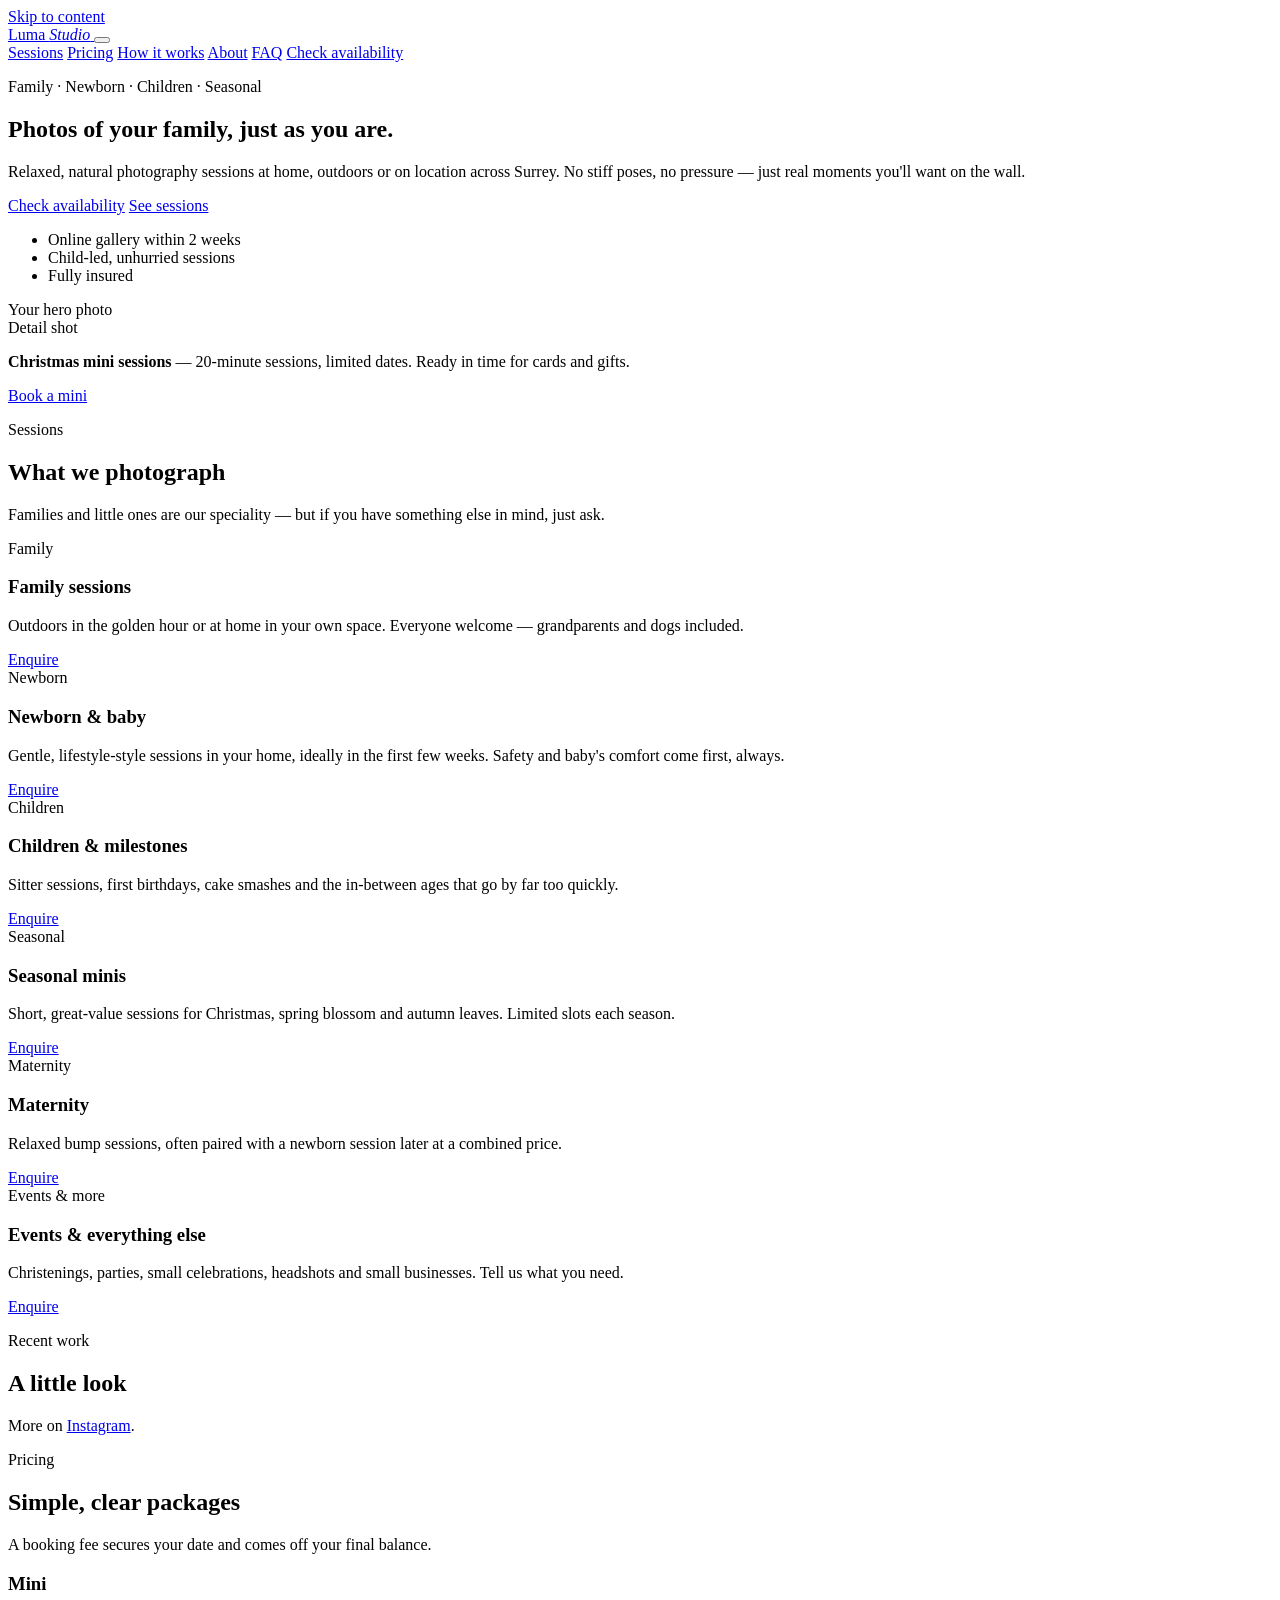
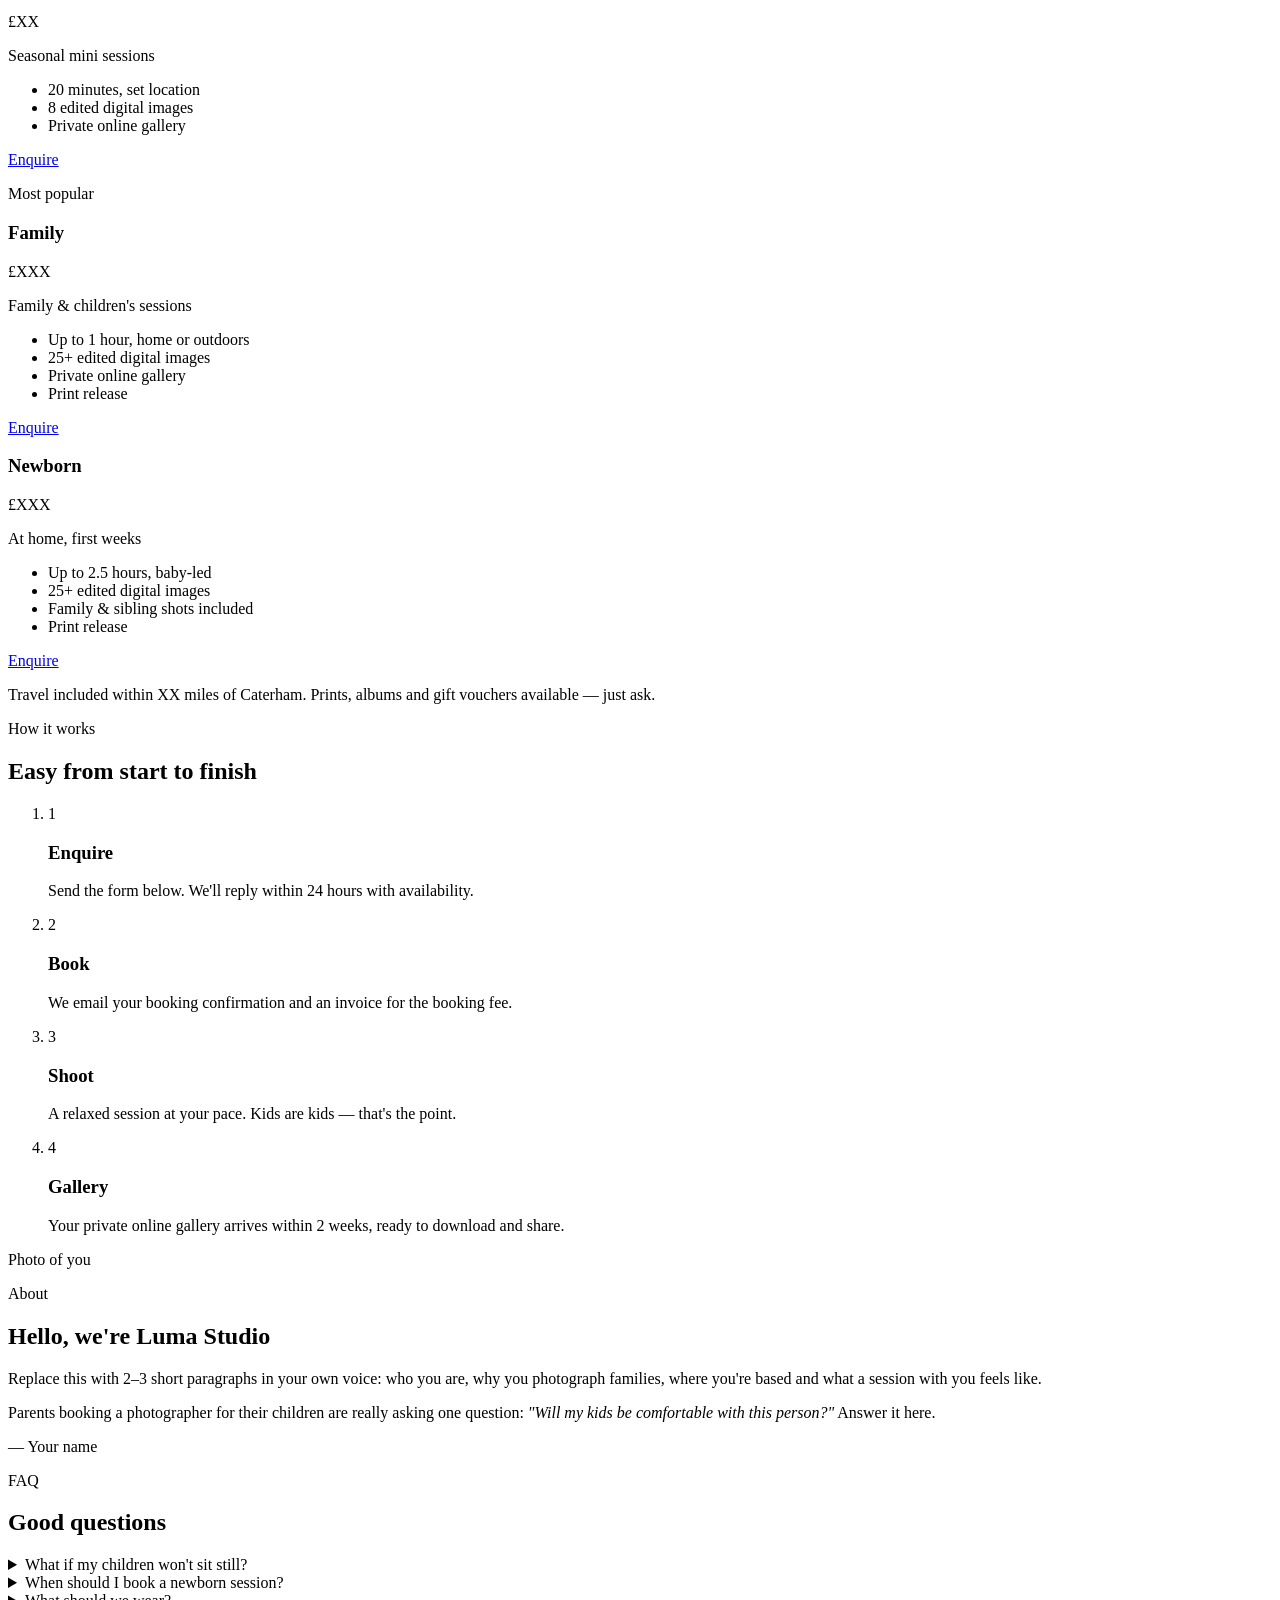
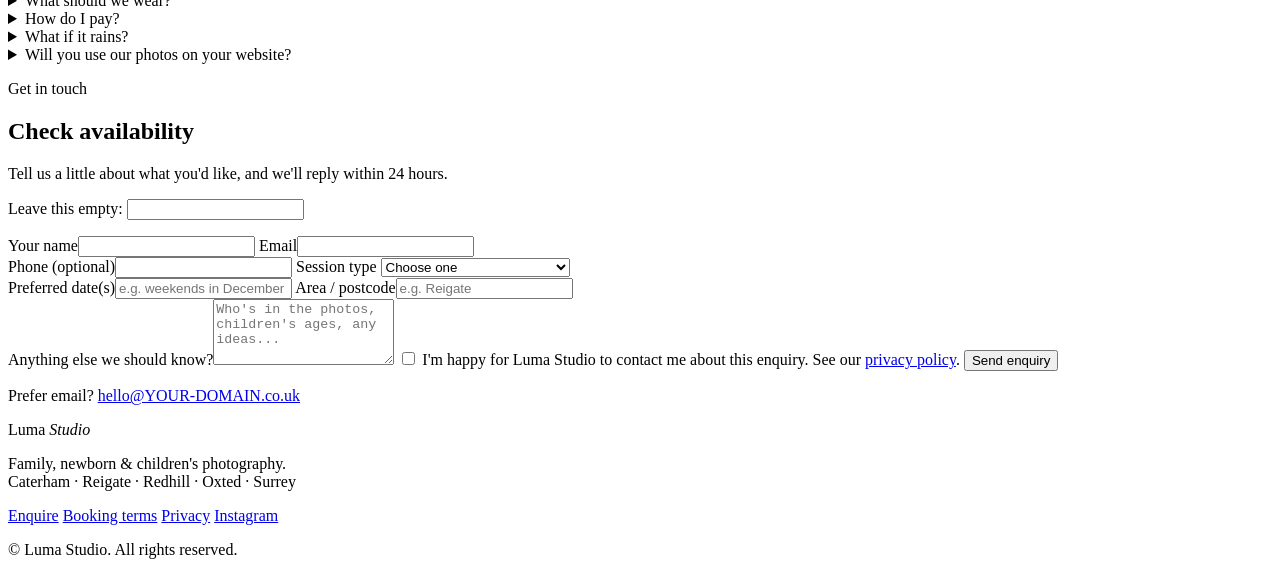
==== index.html @ f1cea2fb "Add files via upload" ====
<!doctype html>
<html lang="en-GB">
<head>
  <meta charset="utf-8">
  <meta name="viewport" content="width=device-width, initial-scale=1">
  <title>Luma Studio | Family, Newborn &amp; Children's Photography in Surrey</title>
  <meta name="description" content="Relaxed, natural family, newborn and children's photography in Surrey. Home, outdoor and seasonal sessions. Enquire for availability.">
  <link rel="canonical" href="https://www.YOUR-DOMAIN.co.uk/">
  <meta property="og:title" content="Luma Studio | Family &amp; Children's Photography">
  <meta property="og:description" content="Relaxed, natural family, newborn and children's photography in Surrey.">
  <meta property="og:image" content="https://www.YOUR-DOMAIN.co.uk/images/og-image.jpg">
  <meta property="og:type" content="website">
  <link rel="icon" href="favicon.svg" type="image/svg+xml">
  <link rel="preconnect" href="https://fonts.googleapis.com">
  <link rel="preconnect" href="https://fonts.gstatic.com" crossorigin>
  <link href="https://fonts.googleapis.com/css2?family=Fraunces:opsz,wght@9..144,400;9..144,600&family=Nunito+Sans:wght@400;600;700&display=swap" rel="stylesheet">
  <link rel="stylesheet" href="css/styles.css">
  <script type="application/ld+json">
  {
    "@context": "https://schema.org",
    "@type": "ProfessionalService",
    "name": "Luma Studio",
    "description": "Family, newborn and children's photography",
    "url": "https://www.YOUR-DOMAIN.co.uk/",
    "email": "hello@YOUR-DOMAIN.co.uk",
    "areaServed": ["Surrey", "Caterham", "Reigate", "Redhill", "Oxted", "South London"],
    "priceRange": "££"
  }
  </script>
</head>
<body>

<a class="skip-link" href="#main">Skip to content</a>

<header class="site-header">
  <div class="container header-inner">
    <a href="#top" class="logo" aria-label="Luma Studio home">
      <span class="logo-mark" aria-hidden="true"></span>
      <span>Luma <em>Studio</em></span>
    </a>
    <button class="nav-toggle" aria-expanded="false" aria-controls="site-nav" aria-label="Open menu">
      <span></span><span></span><span></span>
    </button>
    <nav id="site-nav" class="site-nav">
      <a href="#services">Sessions</a>
      <a href="#pricing">Pricing</a>
      <a href="#how">How it works</a>
      <a href="#about">About</a>
      <a href="#faq">FAQ</a>
      <a href="#enquire" class="btn btn-small">Check availability</a>
    </nav>
  </div>
</header>

<main id="main">

  <!-- HERO -->
  <section class="hero" id="top">
    <div class="container hero-grid">
      <div class="hero-copy">
        <p class="eyebrow">Family · Newborn · Children · Seasonal</p>
        <h1>Photos of your family, <span class="accent">just as you are.</span></h1>
        <p class="lead">Relaxed, natural photography sessions at home, outdoors or on location across Surrey. No stiff poses, no pressure &mdash; just real moments you'll want on the wall.</p>
        <div class="hero-actions">
          <a href="#enquire" class="btn">Check availability</a>
          <a href="#services" class="btn btn-ghost">See sessions</a>
        </div>
        <ul class="trust-row">
          <li>Online gallery within 2 weeks</li>
          <li>Child-led, unhurried sessions</li>
          <li>Fully insured</li>
        </ul>
      </div>
      <div class="hero-media" aria-hidden="true">
        <div class="photo photo-hero" data-img="images/hero.jpg"><span>Your hero photo</span></div>
        <div class="photo photo-small" data-img="images/hero-2.jpg"><span>Detail shot</span></div>
      </div>
    </div>
  </section>

  <!-- SEASONAL BANNER — edit or delete per season -->
  <section class="banner">
    <div class="container banner-inner">
      <p><strong>Christmas mini sessions</strong> &mdash; 20-minute sessions, limited dates. Ready in time for cards and gifts.</p>
      <a href="#enquire" class="btn btn-small btn-light" data-session="Christmas mini session">Book a mini</a>
    </div>
  </section>

  <!-- SERVICES -->
  <section class="section" id="services">
    <div class="container">
      <div class="section-head">
        <p class="eyebrow">Sessions</p>
        <h2>What we photograph</h2>
        <p>Families and little ones are our speciality &mdash; but if you have something else in mind, just ask.</p>
      </div>

      <div class="cards">
        <article class="card">
          <div class="photo card-photo" data-img="images/family.jpg"><span>Family</span></div>
          <div class="card-body">
            <h3>Family sessions</h3>
            <p>Outdoors in the golden hour or at home in your own space. Everyone welcome &mdash; grandparents and dogs included.</p>
            <a href="#enquire" class="link-arrow" data-session="Family session">Enquire</a>
          </div>
        </article>

        <article class="card">
          <div class="photo card-photo" data-img="images/newborn.jpg"><span>Newborn</span></div>
          <div class="card-body">
            <h3>Newborn &amp; baby</h3>
            <p>Gentle, lifestyle-style sessions in your home, ideally in the first few weeks. Safety and baby's comfort come first, always.</p>
            <a href="#enquire" class="link-arrow" data-session="Newborn session">Enquire</a>
          </div>
        </article>

        <article class="card">
          <div class="photo card-photo" data-img="images/children.jpg"><span>Children</span></div>
          <div class="card-body">
            <h3>Children &amp; milestones</h3>
            <p>Sitter sessions, first birthdays, cake smashes and the in-between ages that go by far too quickly.</p>
            <a href="#enquire" class="link-arrow" data-session="Children / milestone session">Enquire</a>
          </div>
        </article>

        <article class="card">
          <div class="photo card-photo" data-img="images/seasonal.jpg"><span>Seasonal</span></div>
          <div class="card-body">
            <h3>Seasonal minis</h3>
            <p>Short, great-value sessions for Christmas, spring blossom and autumn leaves. Limited slots each season.</p>
            <a href="#enquire" class="link-arrow" data-session="Seasonal mini session">Enquire</a>
          </div>
        </article>

        <article class="card">
          <div class="photo card-photo" data-img="images/maternity.jpg"><span>Maternity</span></div>
          <div class="card-body">
            <h3>Maternity</h3>
            <p>Relaxed bump sessions, often paired with a newborn session later at a combined price.</p>
            <a href="#enquire" class="link-arrow" data-session="Maternity session">Enquire</a>
          </div>
        </article>

        <article class="card">
          <div class="photo card-photo" data-img="images/events.jpg"><span>Events &amp; more</span></div>
          <div class="card-body">
            <h3>Events &amp; everything else</h3>
            <p>Christenings, parties, small celebrations, headshots and small businesses. Tell us what you need.</p>
            <a href="#enquire" class="link-arrow" data-session="Event / other">Enquire</a>
          </div>
        </article>
      </div>
    </div>
  </section>

  <!-- GALLERY -->
  <section class="section section-tint" id="gallery">
    <div class="container">
      <div class="section-head">
        <p class="eyebrow">Recent work</p>
        <h2>A little look</h2>
      </div>
      <div class="gallery">
        <div class="photo g1" data-img="images/gallery-1.jpg"></div>
        <div class="photo g2" data-img="images/gallery-2.jpg"></div>
        <div class="photo g3" data-img="images/gallery-3.jpg"></div>
        <div class="photo g4" data-img="images/gallery-4.jpg"></div>
        <div class="photo g5" data-img="images/gallery-5.jpg"></div>
        <div class="photo g6" data-img="images/gallery-6.jpg"></div>
      </div>
      <p class="center muted small">More on <a href="https://www.instagram.com/YOUR-HANDLE" rel="noopener">Instagram</a>.</p>
    </div>
  </section>

  <!-- PRICING — replace all figures with your own -->
  <section class="section" id="pricing">
    <div class="container">
      <div class="section-head">
        <p class="eyebrow">Pricing</p>
        <h2>Simple, clear packages</h2>
        <p>A booking fee secures your date and comes off your final balance.</p>
      </div>

      <div class="pricing">
        <div class="price-card">
          <h3>Mini</h3>
          <p class="price">£XX</p>
          <p class="muted">Seasonal mini sessions</p>
          <ul>
            <li>20 minutes, set location</li>
            <li>8 edited digital images</li>
            <li>Private online gallery</li>
          </ul>
          <a href="#enquire" class="btn btn-ghost" data-session="Seasonal mini session">Enquire</a>
        </div>

        <div class="price-card featured">
          <p class="tag">Most popular</p>
          <h3>Family</h3>
          <p class="price">£XXX</p>
          <p class="muted">Family &amp; children's sessions</p>
          <ul>
            <li>Up to 1 hour, home or outdoors</li>
            <li>25+ edited digital images</li>
            <li>Private online gallery</li>
            <li>Print release</li>
          </ul>
          <a href="#enquire" class="btn" data-session="Family session">Enquire</a>
        </div>

        <div class="price-card">
          <h3>Newborn</h3>
          <p class="price">£XXX</p>
          <p class="muted">At home, first weeks</p>
          <ul>
            <li>Up to 2.5 hours, baby-led</li>
            <li>25+ edited digital images</li>
            <li>Family &amp; sibling shots included</li>
            <li>Print release</li>
          </ul>
          <a href="#enquire" class="btn btn-ghost" data-session="Newborn session">Enquire</a>
        </div>
      </div>
      <p class="center muted small">Travel included within XX miles of Caterham. Prints, albums and gift vouchers available &mdash; just ask.</p>
    </div>
  </section>

  <!-- HOW IT WORKS -->
  <section class="section section-tint" id="how">
    <div class="container">
      <div class="section-head">
        <p class="eyebrow">How it works</p>
        <h2>Easy from start to finish</h2>
      </div>
      <ol class="steps">
        <li><span class="step-num">1</span><h3>Enquire</h3><p>Send the form below. We'll reply within 24 hours with availability.</p></li>
        <li><span class="step-num">2</span><h3>Book</h3><p>We email your booking confirmation and an invoice for the booking fee.</p></li>
        <li><span class="step-num">3</span><h3>Shoot</h3><p>A relaxed session at your pace. Kids are kids &mdash; that's the point.</p></li>
        <li><span class="step-num">4</span><h3>Gallery</h3><p>Your private online gallery arrives within 2 weeks, ready to download and share.</p></li>
      </ol>
    </div>
  </section>

  <!-- ABOUT -->
  <section class="section" id="about">
    <div class="container about-grid">
      <div class="photo about-photo" data-img="images/about.jpg"><span>Photo of you</span></div>
      <div>
        <p class="eyebrow">About</p>
        <h2>Hello, we're Luma Studio</h2>
        <p>Replace this with 2&ndash;3 short paragraphs in your own voice: who you are, why you photograph families, where you're based and what a session with you feels like.</p>
        <p>Parents booking a photographer for their children are really asking one question: <em>"Will my kids be comfortable with this person?"</em> Answer it here.</p>
        <p class="signature">&mdash; Your name</p>
      </div>
    </div>
  </section>

  <!-- FAQ -->
  <section class="section section-tint" id="faq">
    <div class="container narrow">
      <div class="section-head">
        <p class="eyebrow">FAQ</p>
        <h2>Good questions</h2>
      </div>
      <details>
        <summary>What if my children won't sit still?</summary>
        <p>They don't need to. Sessions are child-led and built around play &mdash; some of the best photos happen when nobody's looking at the camera.</p>
      </details>
      <details>
        <summary>When should I book a newborn session?</summary>
        <p>Ideally during pregnancy, so we can pencil in your due date. Sessions usually take place in the first few weeks after birth.</p>
      </details>
      <details>
        <summary>What should we wear?</summary>
        <p>Comfortable clothes in soft, coordinating colours (not matching). We'll send a short style guide once you've booked.</p>
      </details>
      <details>
        <summary>How do I pay?</summary>
        <p>We email an invoice for the booking fee to secure your date, and the balance is due before the session. You can pay by bank transfer or card.</p>
      </details>
      <details>
        <summary>What if it rains?</summary>
        <p>We'll keep an eye on the forecast together and reschedule outdoor sessions free of charge if needed.</p>
      </details>
      <details>
        <summary>Will you use our photos on your website?</summary>
        <p>Only if you say yes. We always ask for written permission before sharing any images, and especially images of children.</p>
      </details>
    </div>
  </section>

  <!-- ENQUIRY FORM -->
  <section class="section" id="enquire">
    <div class="container narrow">
      <div class="section-head">
        <p class="eyebrow">Get in touch</p>
        <h2>Check availability</h2>
        <p>Tell us a little about what you'd like, and we'll reply within 24 hours.</p>
      </div>

      <!-- Netlify Forms: works automatically once hosted on Netlify. Submissions appear in the Netlify dashboard and can be emailed to you. -->
      <form class="enquiry" name="enquiry" method="POST" action="/thank-you.html" data-netlify="true" netlify-honeypot="company">
        <input type="hidden" name="form-name" value="enquiry">
        <p class="hidden"><label>Leave this empty: <input name="company"></label></p>

        <div class="field-row">
          <label>Your name<input type="text" name="name" autocomplete="name" required></label>
          <label>Email<input type="email" name="email" autocomplete="email" required></label>
        </div>
        <div class="field-row">
          <label>Phone (optional)<input type="tel" name="phone" autocomplete="tel"></label>
          <label>Session type
            <select name="session" id="session-select" required>
              <option value="">Choose one</option>
              <option>Family session</option>
              <option>Newborn session</option>
              <option>Children / milestone session</option>
              <option>Seasonal mini session</option>
              <option>Christmas mini session</option>
              <option>Maternity session</option>
              <option>Event / other</option>
            </select>
          </label>
        </div>
        <div class="field-row">
          <label>Preferred date(s)<input type="text" name="dates" placeholder="e.g. weekends in December"></label>
          <label>Area / postcode<input type="text" name="area" placeholder="e.g. Reigate"></label>
        </div>
        <label>Anything else we should know?<textarea name="message" rows="4" placeholder="Who's in the photos, children's ages, any ideas..."></textarea></label>
        <label class="check"><input type="checkbox" name="consent" required> I'm happy for Luma Studio to contact me about this enquiry. See our <a href="privacy.html">privacy policy</a>.</label>
        <button type="submit" class="btn btn-block">Send enquiry</button>
      </form>
      <p class="center muted small">Prefer email? <a href="mailto:hello@YOUR-DOMAIN.co.uk">hello@YOUR-DOMAIN.co.uk</a></p>
    </div>
  </section>

</main>

<footer class="site-footer">
  <div class="container footer-grid">
    <div>
      <p class="logo logo-footer"><span class="logo-mark" aria-hidden="true"></span><span>Luma <em>Studio</em></span></p>
      <p class="muted small">Family, newborn &amp; children's photography.<br>Caterham · Reigate · Redhill · Oxted · Surrey</p>
    </div>
    <div class="footer-links">
      <a href="#enquire">Enquire</a>
      <a href="terms.html">Booking terms</a>
      <a href="privacy.html">Privacy</a>
      <a href="https://www.instagram.com/YOUR-HANDLE" rel="noopener">Instagram</a>
    </div>
  </div>
  <div class="container"><p class="muted small">&copy; <span id="year"></span> Luma Studio. All rights reserved.</p></div>
</footer>

<script src="js/main.js"></script>
</body>
</html>
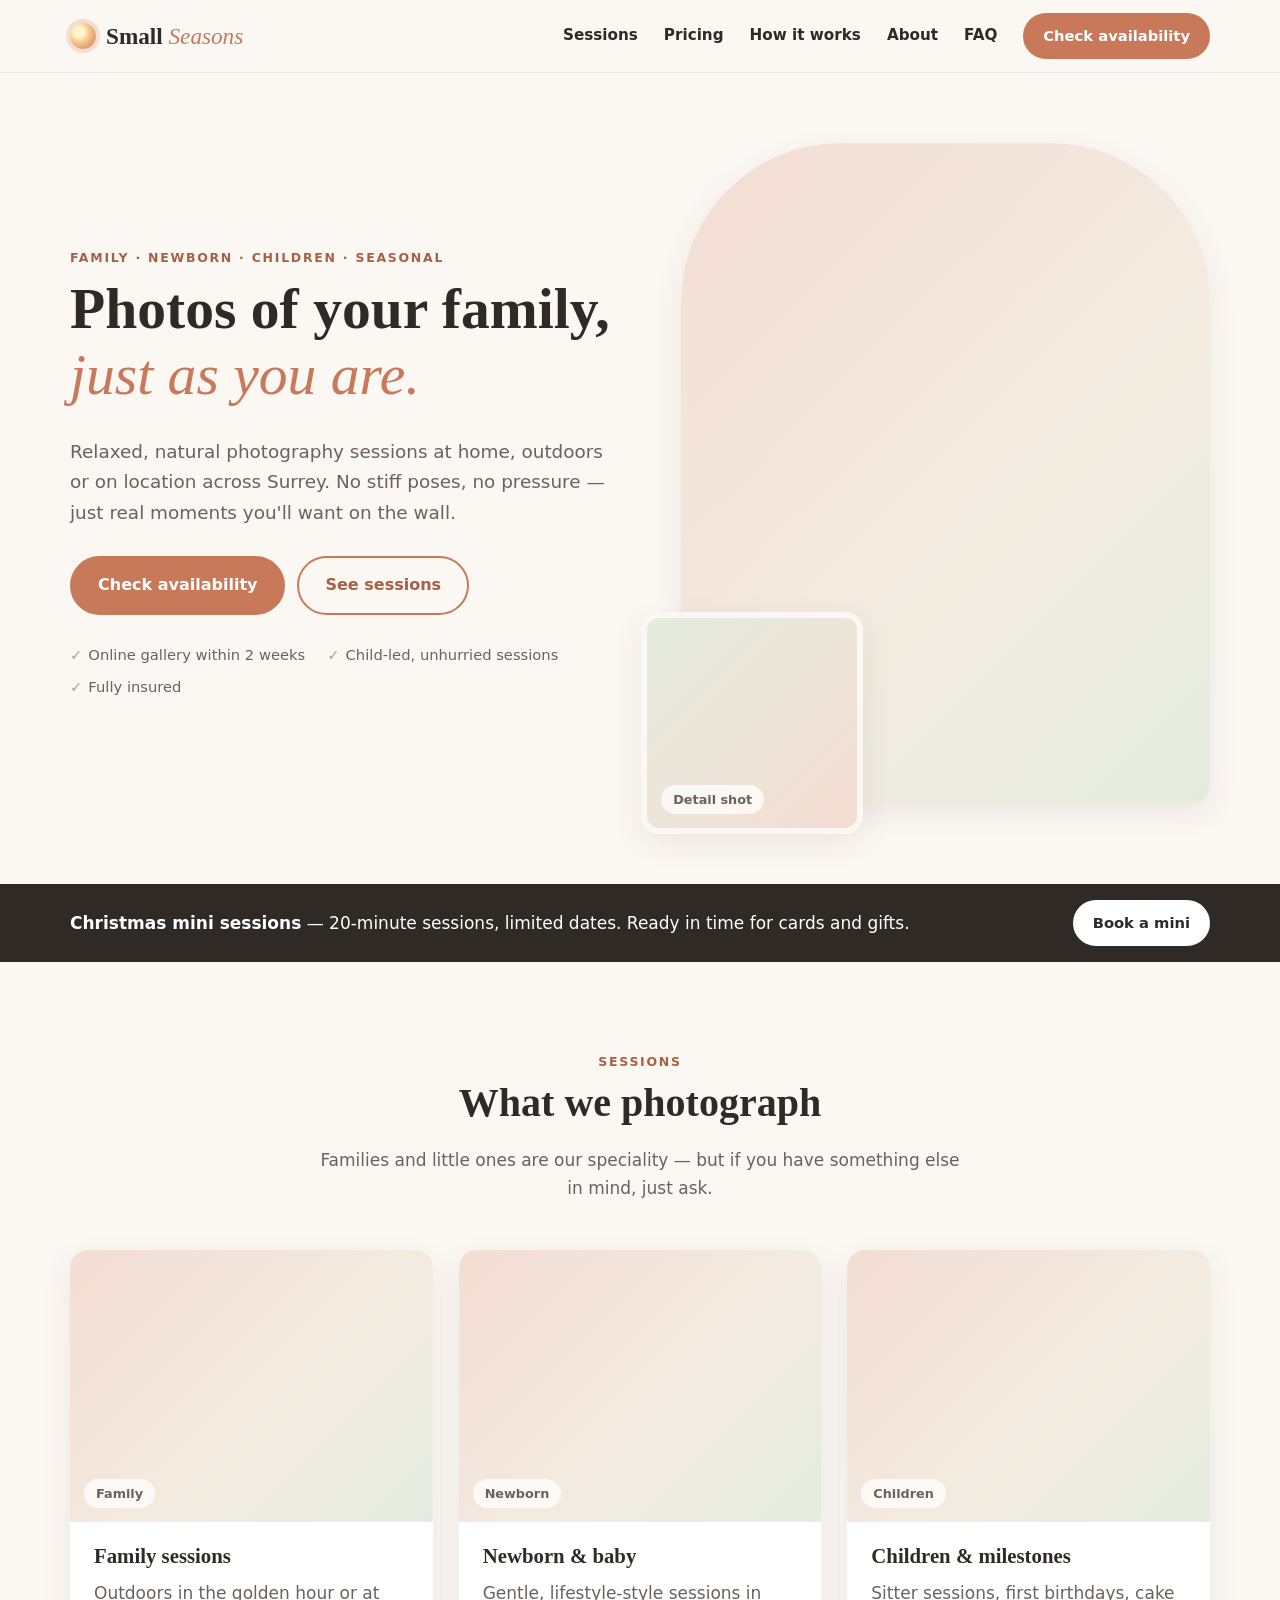
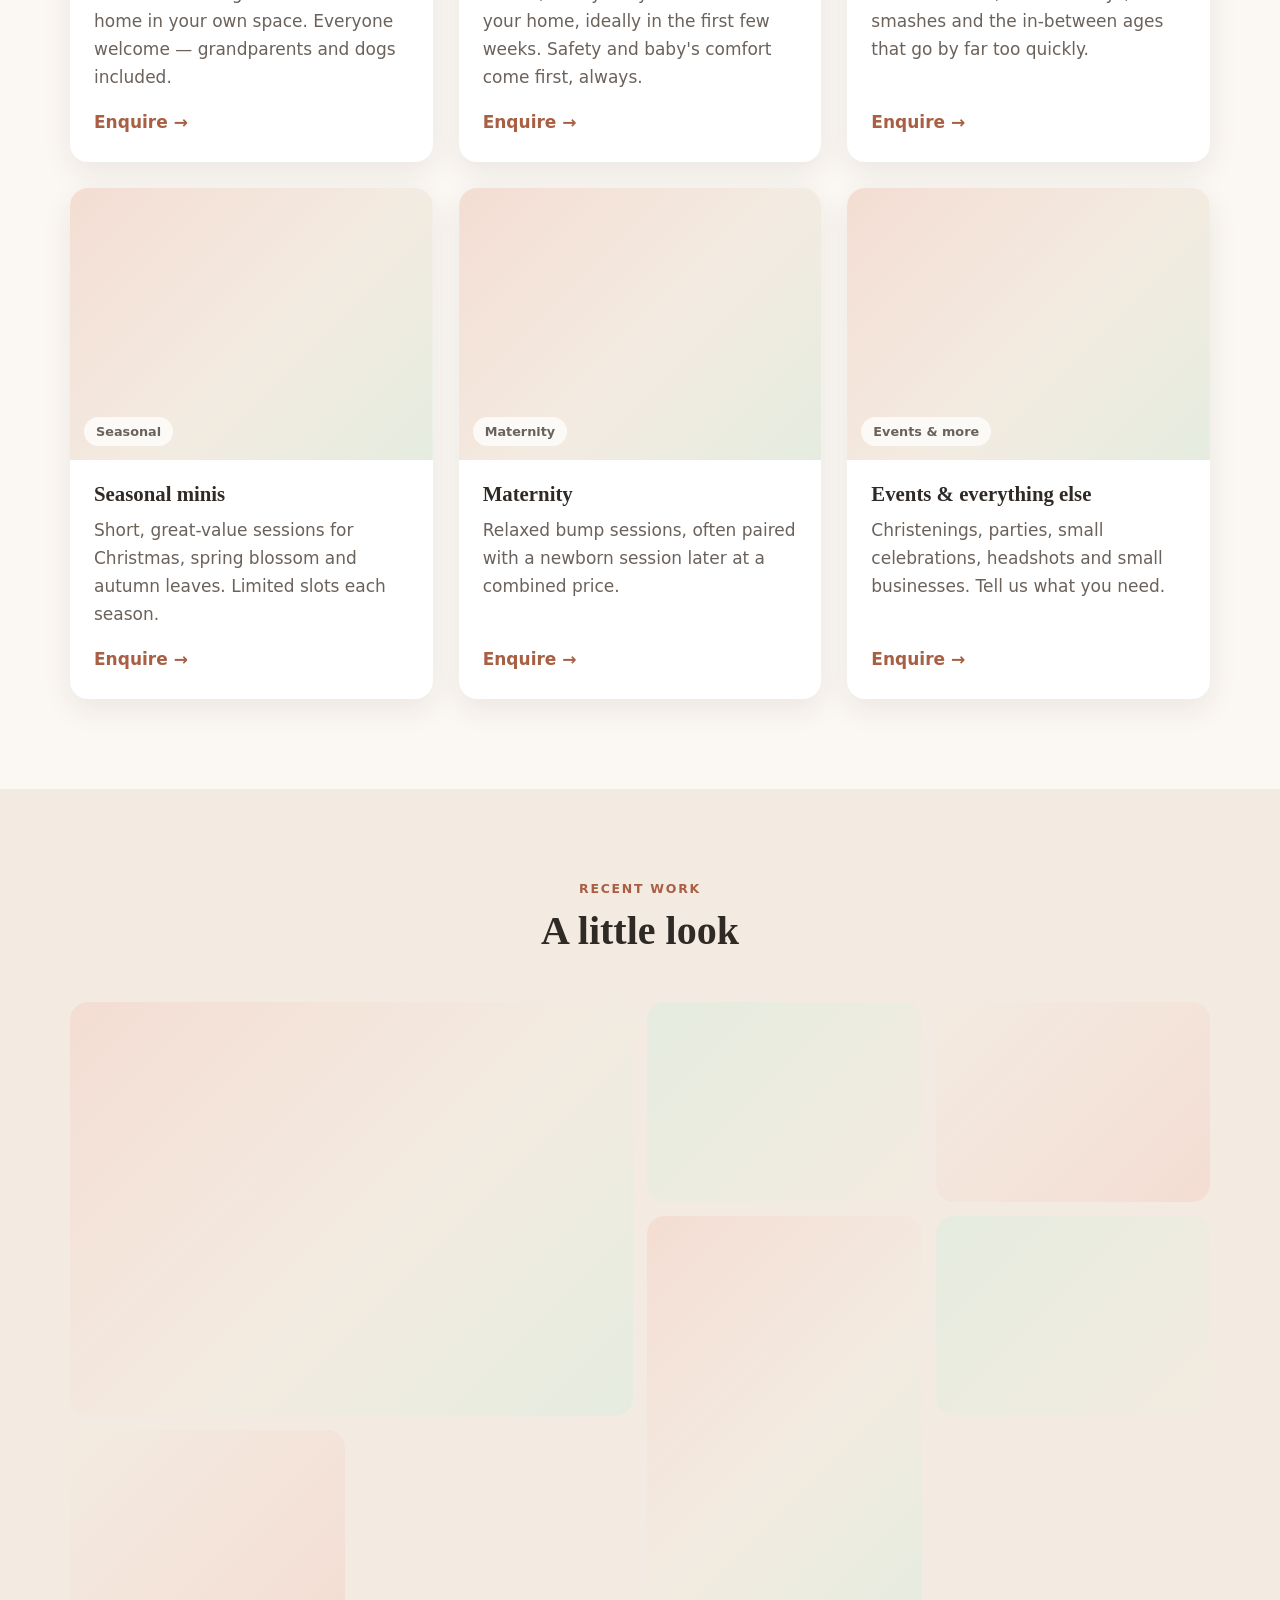
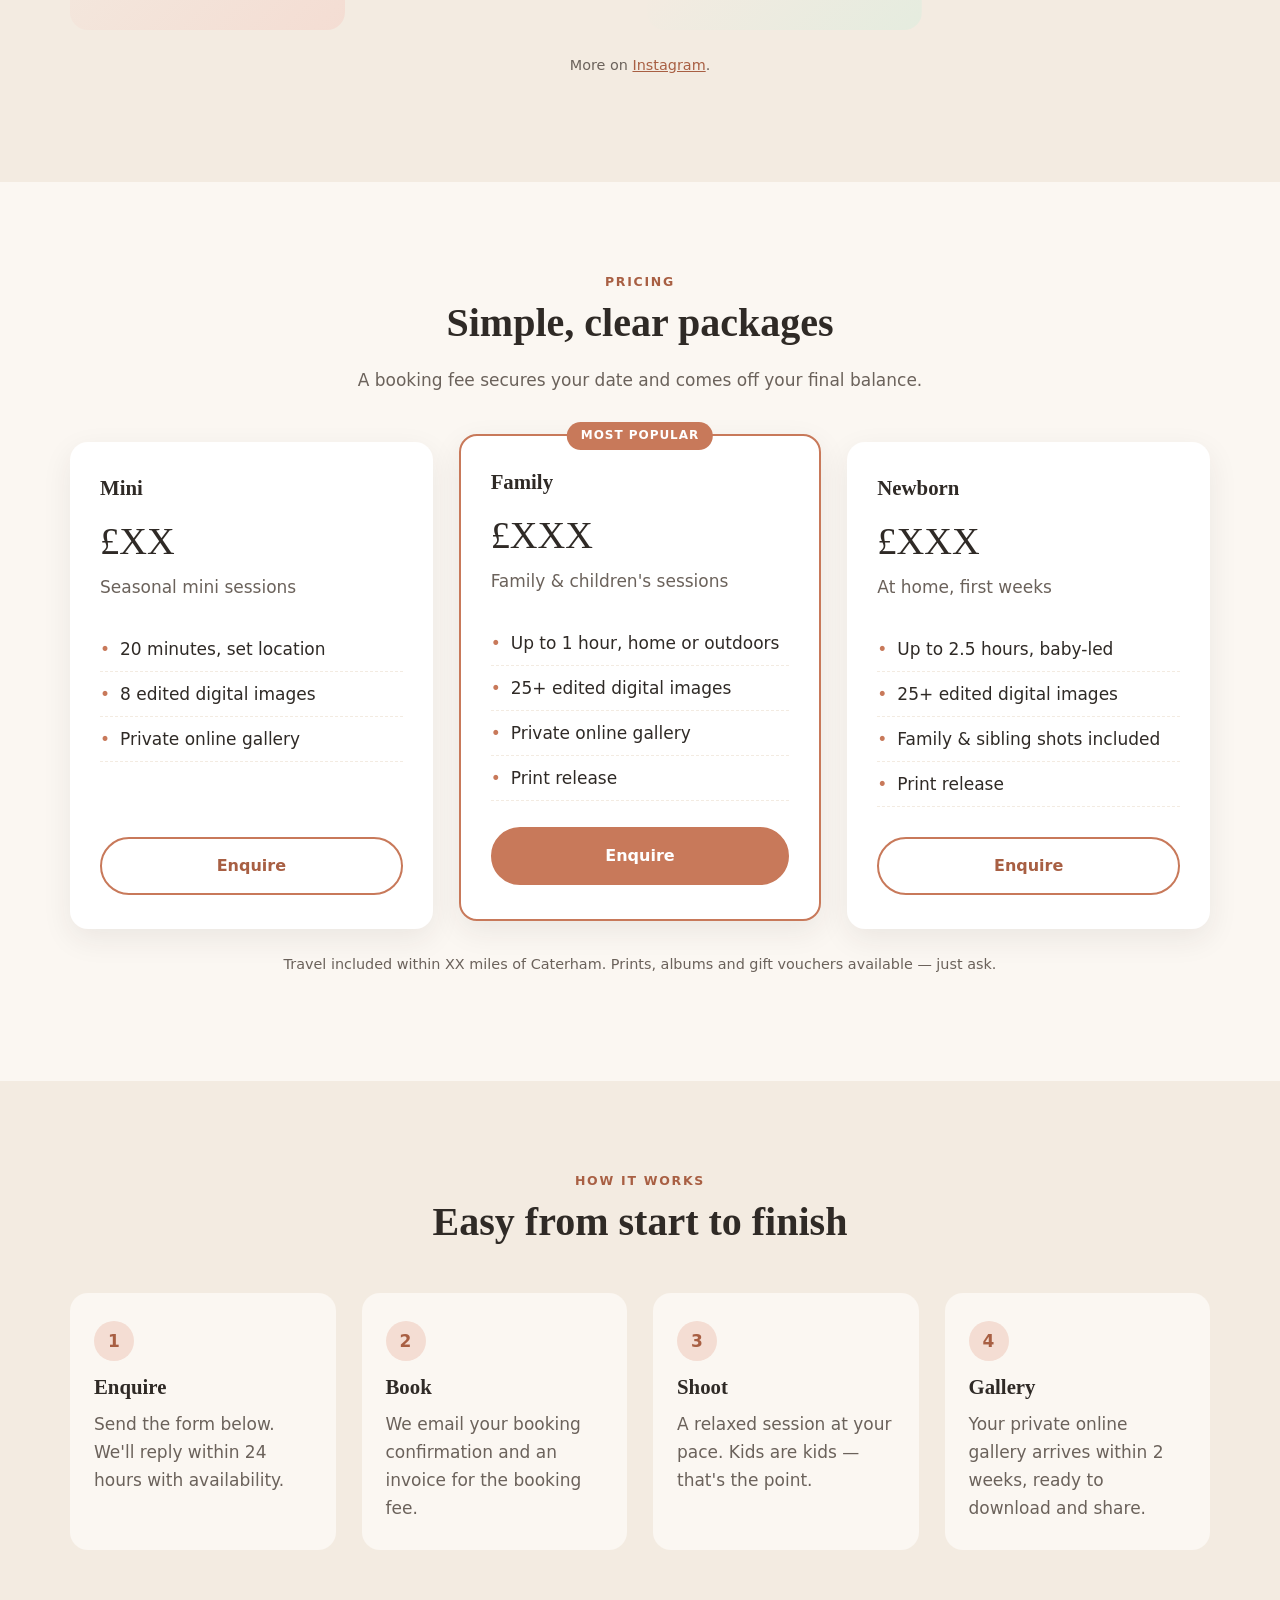
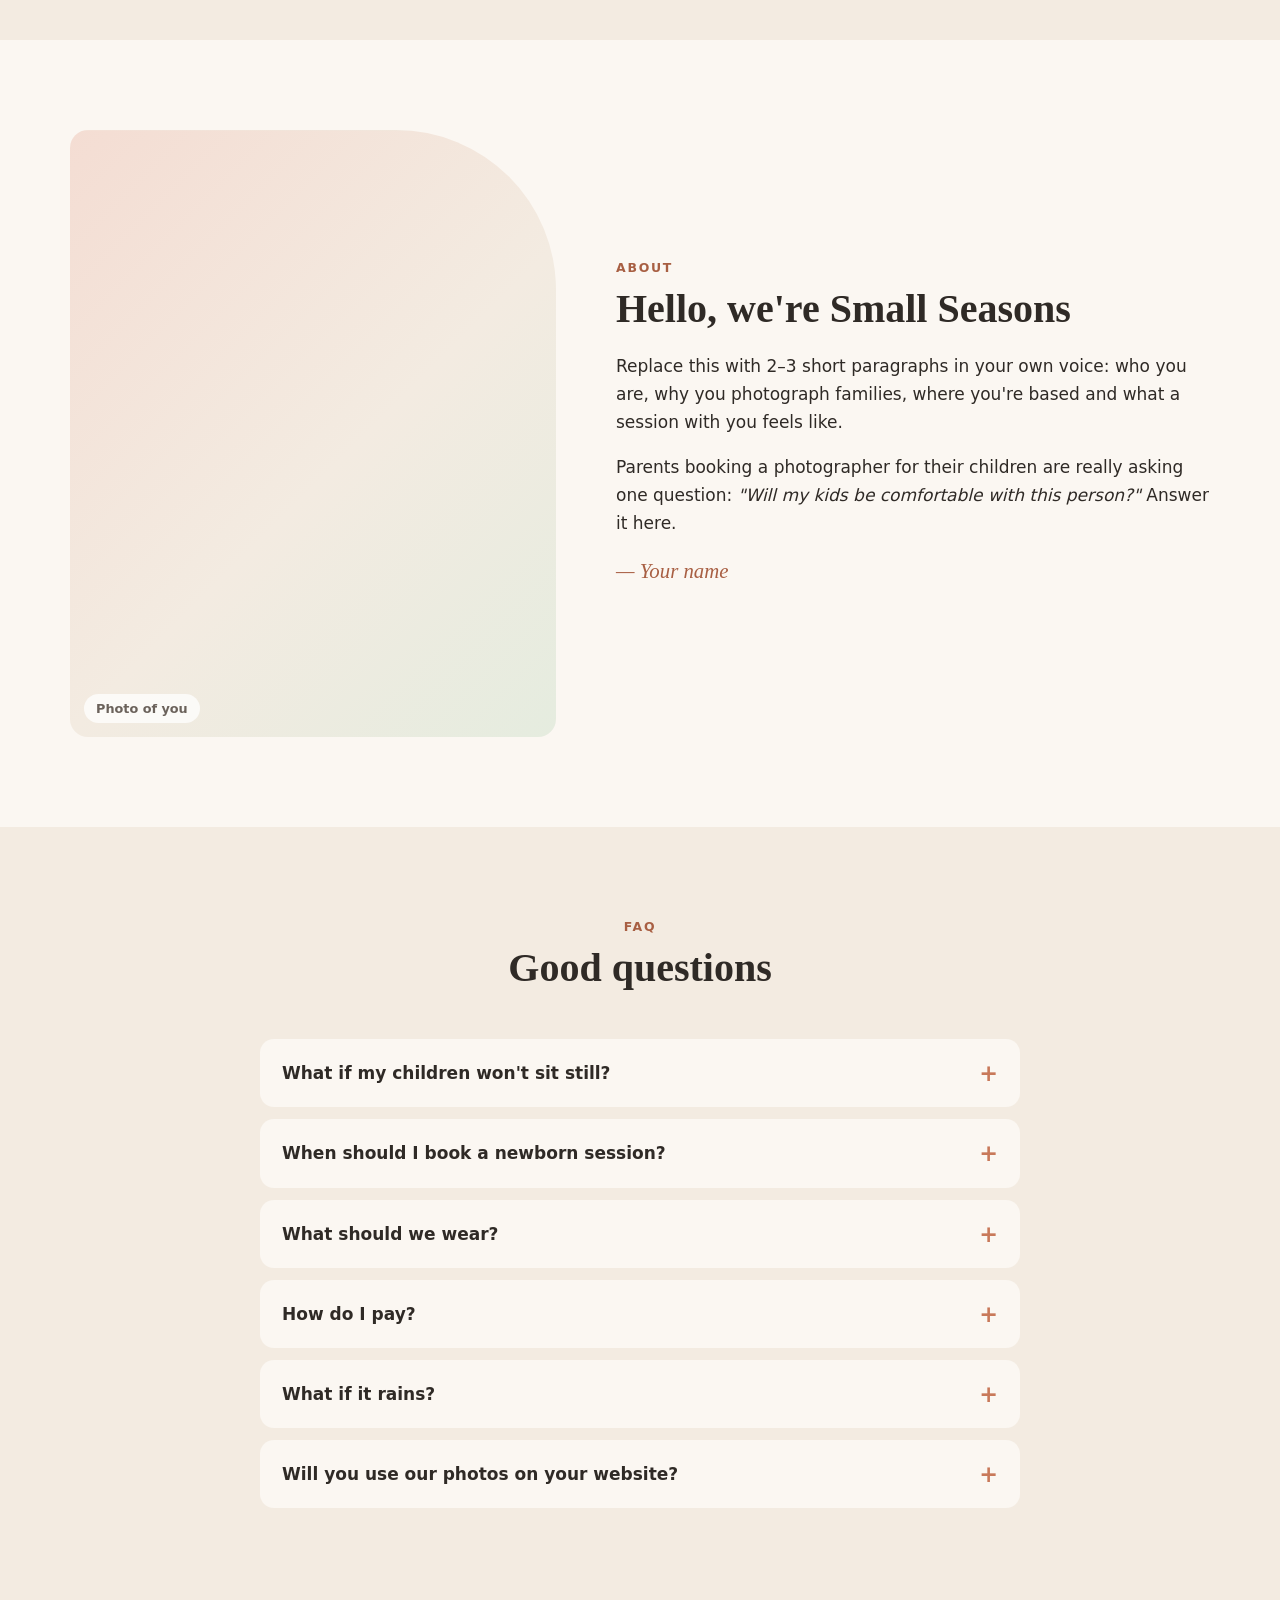
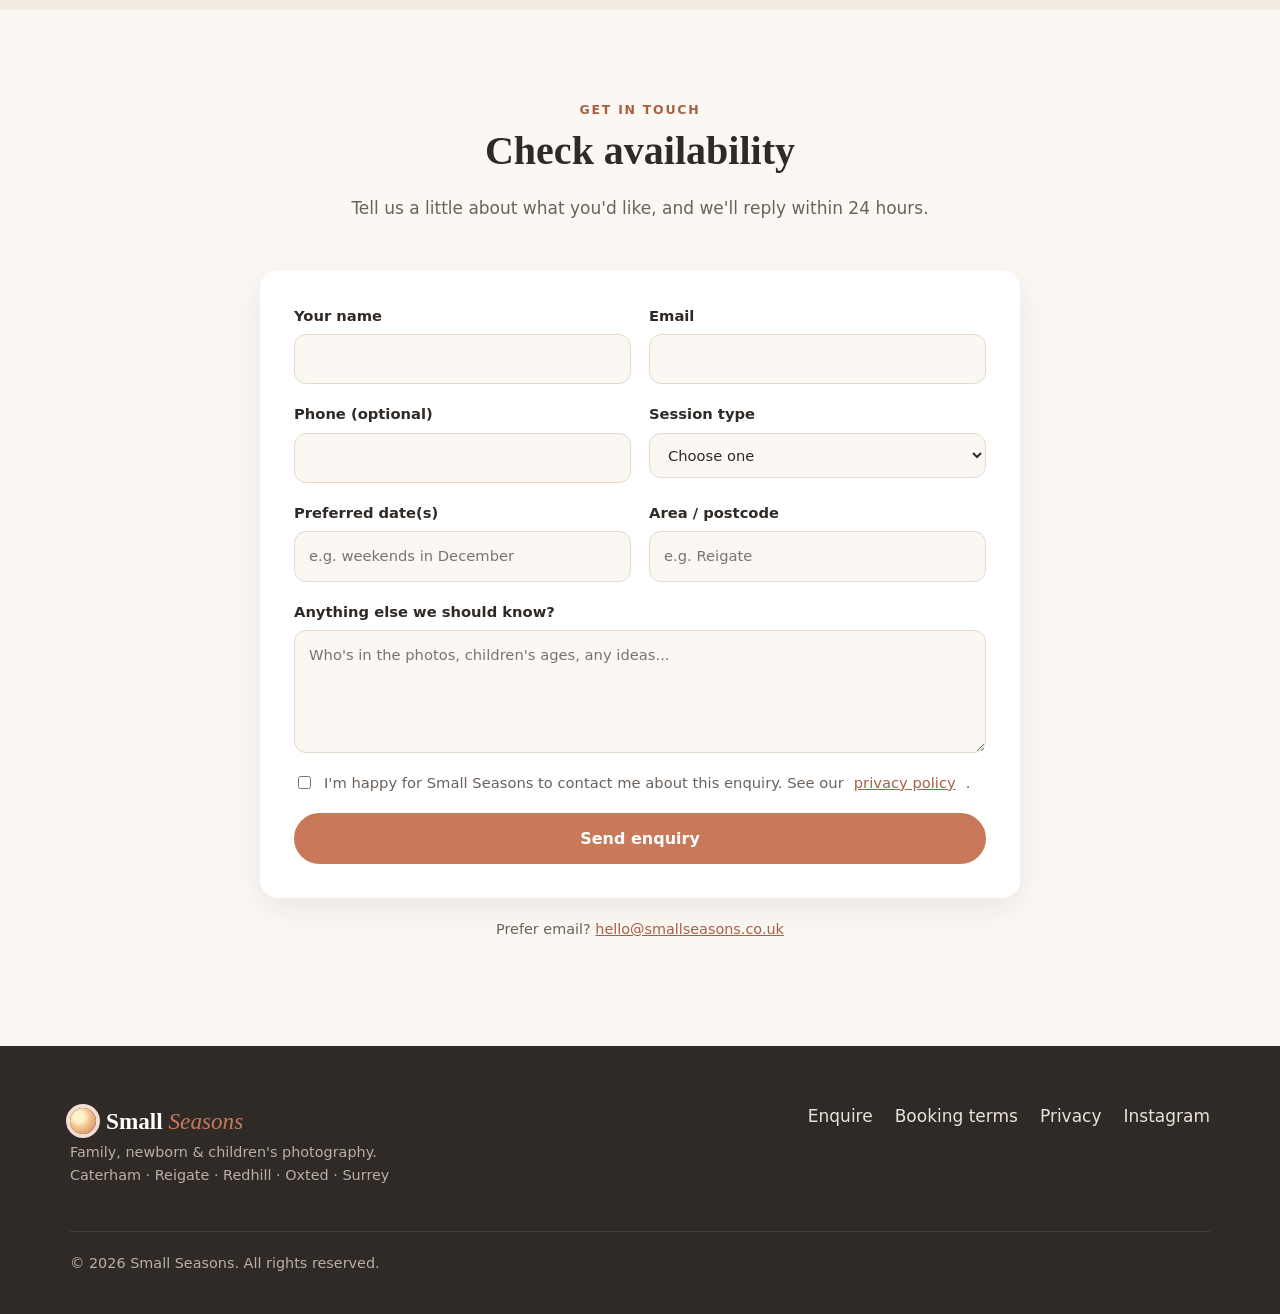
==== commit 0a3dd0e7: "Rebrand to Small Seasons, set domain smallseasons.co.uk, add missing css/js/images Co-Authored-By: C" ====
--- a/index.html
+++ b/index.html
@@ -3,12 +3,12 @@
 <head>
   <meta charset="utf-8">
   <meta name="viewport" content="width=device-width, initial-scale=1">
-  <title>Luma Studio | Family, Newborn &amp; Children's Photography in Surrey</title>
+  <title>Small Seasons | Family, Newborn &amp; Children's Photography in Surrey</title>
   <meta name="description" content="Relaxed, natural family, newborn and children's photography in Surrey. Home, outdoor and seasonal sessions. Enquire for availability.">
-  <link rel="canonical" href="https://www.YOUR-DOMAIN.co.uk/">
-  <meta property="og:title" content="Luma Studio | Family &amp; Children's Photography">
+  <link rel="canonical" href="https://smallseasons.co.uk/">
+  <meta property="og:title" content="Small Seasons | Family &amp; Children's Photography">
   <meta property="og:description" content="Relaxed, natural family, newborn and children's photography in Surrey.">
-  <meta property="og:image" content="https://www.YOUR-DOMAIN.co.uk/images/og-image.jpg">
+  <meta property="og:image" content="https://smallseasons.co.uk/images/og-image.jpg">
   <meta property="og:type" content="website">
   <link rel="icon" href="favicon.svg" type="image/svg+xml">
   <link rel="preconnect" href="https://fonts.googleapis.com">
@@ -19,10 +19,10 @@
   {
     "@context": "https://schema.org",
     "@type": "ProfessionalService",
-    "name": "Luma Studio",
+    "name": "Small Seasons",
     "description": "Family, newborn and children's photography",
-    "url": "https://www.YOUR-DOMAIN.co.uk/",
-    "email": "hello@YOUR-DOMAIN.co.uk",
+    "url": "https://smallseasons.co.uk/",
+    "email": "hello@smallseasons.co.uk",
     "areaServed": ["Surrey", "Caterham", "Reigate", "Redhill", "Oxted", "South London"],
     "priceRange": "££"
   }
@@ -34,9 +34,9 @@
 
 <header class="site-header">
   <div class="container header-inner">
-    <a href="#top" class="logo" aria-label="Luma Studio home">
+    <a href="#top" class="logo" aria-label="Small Seasons home">
       <span class="logo-mark" aria-hidden="true"></span>
-      <span>Luma <em>Studio</em></span>
+      <span>Small <em>Seasons</em></span>
     </a>
     <button class="nav-toggle" aria-expanded="false" aria-controls="site-nav" aria-label="Open menu">
       <span></span><span></span><span></span>
@@ -247,7 +247,7 @@
       <div class="photo about-photo" data-img="images/about.jpg"><span>Photo of you</span></div>
       <div>
         <p class="eyebrow">About</p>
-        <h2>Hello, we're Luma Studio</h2>
+        <h2>Hello, we're Small Seasons</h2>
         <p>Replace this with 2&ndash;3 short paragraphs in your own voice: who you are, why you photograph families, where you're based and what a session with you feels like.</p>
         <p>Parents booking a photographer for their children are really asking one question: <em>"Will my kids be comfortable with this person?"</em> Answer it here.</p>
         <p class="signature">&mdash; Your name</p>
@@ -327,10 +327,10 @@
           <label>Area / postcode<input type="text" name="area" placeholder="e.g. Reigate"></label>
         </div>
         <label>Anything else we should know?<textarea name="message" rows="4" placeholder="Who's in the photos, children's ages, any ideas..."></textarea></label>
-        <label class="check"><input type="checkbox" name="consent" required> I'm happy for Luma Studio to contact me about this enquiry. See our <a href="privacy.html">privacy policy</a>.</label>
+        <label class="check"><input type="checkbox" name="consent" required> I'm happy for Small Seasons to contact me about this enquiry. See our <a href="privacy.html">privacy policy</a>.</label>
         <button type="submit" class="btn btn-block">Send enquiry</button>
       </form>
-      <p class="center muted small">Prefer email? <a href="mailto:hello@YOUR-DOMAIN.co.uk">hello@YOUR-DOMAIN.co.uk</a></p>
+      <p class="center muted small">Prefer email? <a href="mailto:hello@smallseasons.co.uk">hello@smallseasons.co.uk</a></p>
     </div>
   </section>
 
@@ -339,7 +339,7 @@
 <footer class="site-footer">
   <div class="container footer-grid">
     <div>
-      <p class="logo logo-footer"><span class="logo-mark" aria-hidden="true"></span><span>Luma <em>Studio</em></span></p>
+      <p class="logo logo-footer"><span class="logo-mark" aria-hidden="true"></span><span>Small <em>Seasons</em></span></p>
       <p class="muted small">Family, newborn &amp; children's photography.<br>Caterham · Reigate · Redhill · Oxted · Surrey</p>
     </div>
     <div class="footer-links">
@@ -349,7 +349,7 @@
       <a href="https://www.instagram.com/YOUR-HANDLE" rel="noopener">Instagram</a>
     </div>
   </div>
-  <div class="container"><p class="muted small">&copy; <span id="year"></span> Luma Studio. All rights reserved.</p></div>
+  <div class="container"><p class="muted small">&copy; <span id="year"></span> Small Seasons. All rights reserved.</p></div>
 </footer>
 
 <script src="js/main.js"></script>
--- a/css/styles.css
+++ b/css/styles.css
@@ -0,0 +1,251 @@
+/* ============ Small Seasons ============ */
+:root {
+  --cream: #fbf7f2;
+  --sand: #f3ebe1;
+  --blush: #f4ddd3;
+  --terracotta: #c8795a;
+  --terracotta-dark: #a85f43;
+  --sage: #9bad98;
+  --ink: #2f2a26;
+  --ink-soft: #6b625b;
+  --white: #ffffff;
+  --radius: 18px;
+  --shadow: 0 10px 30px rgba(47, 42, 38, 0.08);
+  --serif: "Fraunces", Georgia, serif;
+  --sans: "Nunito Sans", system-ui, -apple-system, "Segoe UI", sans-serif;
+}
+
+*, *::before, *::after { box-sizing: border-box; }
+html { scroll-behavior: smooth; scroll-padding-top: 80px; }
+body {
+  margin: 0;
+  background: var(--cream);
+  color: var(--ink);
+  font-family: var(--sans);
+  font-size: 17px;
+  line-height: 1.65;
+  -webkit-font-smoothing: antialiased;
+}
+img { max-width: 100%; display: block; }
+a { color: var(--terracotta-dark); }
+h1, h2, h3 { font-family: var(--serif); font-weight: 600; line-height: 1.15; margin: 0 0 .5em; }
+h1 { font-size: clamp(2.3rem, 5vw, 3.6rem); }
+h2 { font-size: clamp(1.8rem, 3.5vw, 2.5rem); }
+h3 { font-size: 1.3rem; }
+p { margin: 0 0 1em; }
+
+.container { width: min(1140px, 100% - 32px); margin-inline: auto; }
+.narrow { width: min(760px, 100% - 32px); }
+.center { text-align: center; }
+.muted { color: var(--ink-soft); }
+.small { font-size: .9rem; }
+.hidden { display: none; }
+
+.skip-link { position: absolute; left: -999px; top: 8px; background: var(--ink); color: #fff; padding: 8px 14px; border-radius: 8px; z-index: 100; }
+.skip-link:focus { left: 8px; }
+
+.eyebrow {
+  text-transform: uppercase; letter-spacing: .14em; font-size: .78rem;
+  font-weight: 700; color: var(--terracotta-dark); margin-bottom: .6em;
+}
+.accent { color: var(--terracotta); font-style: italic; font-weight: 400; }
+
+/* Buttons */
+.btn {
+  display: inline-block; background: var(--terracotta); color: #fff;
+  padding: 14px 26px; border-radius: 999px; text-decoration: none;
+  font-weight: 700; border: 2px solid var(--terracotta); cursor: pointer;
+  font-family: inherit; font-size: 1rem; transition: background .2s, transform .2s;
+}
+.btn:hover { background: var(--terracotta-dark); border-color: var(--terracotta-dark); transform: translateY(-1px); }
+.btn-ghost { background: transparent; color: var(--terracotta-dark); }
+.btn-ghost:hover { background: var(--terracotta); color: #fff; }
+.btn-small { padding: 9px 18px; font-size: .92rem; }
+.btn-light { background: #fff; color: var(--ink); border-color: #fff; }
+.btn-light:hover { background: var(--cream); border-color: var(--cream); color: var(--ink); }
+.btn-block { width: 100%; }
+.btn:focus-visible, a:focus-visible, button:focus-visible, input:focus-visible, select:focus-visible, textarea:focus-visible, summary:focus-visible {
+  outline: 3px solid var(--sage); outline-offset: 2px;
+}
+
+/* Header */
+.site-header {
+  position: sticky; top: 0; z-index: 50;
+  background: rgba(251, 247, 242, .92); backdrop-filter: blur(8px);
+  border-bottom: 1px solid rgba(47, 42, 38, .06);
+}
+.header-inner { display: flex; align-items: center; justify-content: space-between; height: 72px; }
+.logo {
+  display: flex; align-items: center; gap: 10px; text-decoration: none; color: var(--ink);
+  font-family: var(--serif); font-size: 1.45rem; font-weight: 600; margin: 0;
+}
+.logo em { font-style: italic; font-weight: 400; color: var(--terracotta); }
+.logo-mark {
+  width: 26px; height: 26px; border-radius: 50%;
+  background: radial-gradient(circle at 35% 35%, #fff3c9 0 22%, #f2c48b 45%, var(--terracotta) 100%);
+  box-shadow: 0 0 0 4px var(--blush);
+}
+.site-nav { display: flex; align-items: center; gap: 26px; }
+.site-nav a:not(.btn) { color: var(--ink); text-decoration: none; font-weight: 600; font-size: .95rem; }
+.site-nav a:not(.btn):hover { color: var(--terracotta-dark); }
+.nav-toggle { display: none; background: none; border: 0; padding: 8px; cursor: pointer; }
+.nav-toggle span { display: block; width: 24px; height: 2px; background: var(--ink); margin: 5px 0; border-radius: 2px; transition: .25s; }
+
+/* Photo placeholders — real images load in via js/main.js */
+.photo {
+  position: relative; border-radius: var(--radius); overflow: hidden;
+  background: linear-gradient(135deg, var(--blush), var(--sand) 55%, #e5ecdf);
+  background-size: cover; background-position: center;
+  display: flex; align-items: flex-end; justify-content: flex-start;
+}
+.photo > span {
+  margin: 14px; padding: 4px 12px; border-radius: 999px; font-size: .8rem; font-weight: 700;
+  background: rgba(255,255,255,.75); color: var(--ink-soft);
+}
+.photo.loaded > span { display: none; }
+
+/* Hero */
+.hero { padding: 70px 0 80px; }
+.hero-grid { display: grid; grid-template-columns: 1.05fr 1fr; gap: 56px; align-items: center; }
+.lead { font-size: 1.15rem; color: var(--ink-soft); max-width: 34em; }
+.hero-actions { display: flex; flex-wrap: wrap; gap: 12px; margin: 28px 0; }
+.trust-row { list-style: none; padding: 0; margin: 0; display: flex; flex-wrap: wrap; gap: 8px 22px; color: var(--ink-soft); font-size: .92rem; }
+.trust-row li::before { content: "✓"; color: var(--sage); font-weight: 700; margin-right: 6px; }
+.hero-media { position: relative; }
+.photo-hero { aspect-ratio: 4 / 5; border-radius: 160px 160px var(--radius) var(--radius); box-shadow: var(--shadow); }
+.photo-small {
+  position: absolute; width: 42%; aspect-ratio: 1; left: -40px; bottom: -30px;
+  border: 6px solid var(--cream); box-shadow: var(--shadow);
+  background: linear-gradient(135deg, #e5ecdf, var(--blush));
+}
+
+/* Banner */
+.banner { background: var(--ink); color: #fff; }
+.banner-inner { display: flex; align-items: center; justify-content: space-between; gap: 16px; padding: 16px 0; flex-wrap: wrap; }
+.banner p { margin: 0; }
+
+/* Sections */
+.section { padding: 90px 0; }
+.section-tint { background: var(--sand); }
+.section-head { text-align: center; max-width: 640px; margin: 0 auto 48px; }
+.section-head p:last-child { color: var(--ink-soft); }
+
+/* Service cards */
+.cards { display: grid; grid-template-columns: repeat(3, 1fr); gap: 26px; }
+.card { background: var(--white); border-radius: var(--radius); overflow: hidden; box-shadow: var(--shadow); display: flex; flex-direction: column; }
+.card-photo { aspect-ratio: 4 / 3; border-radius: 0; }
+.card-body { padding: 22px 24px 26px; display: flex; flex-direction: column; flex: 1; }
+.card-body p { color: var(--ink-soft); flex: 1; }
+.link-arrow { font-weight: 700; text-decoration: none; }
+.link-arrow::after { content: " →"; transition: margin .2s; }
+.link-arrow:hover::after { margin-left: 4px; }
+
+/* Gallery */
+.gallery { display: grid; grid-template-columns: repeat(4, 1fr); grid-auto-rows: 200px; gap: 14px; margin-bottom: 24px; }
+.g1 { grid-column: span 2; grid-row: span 2; }
+.g4 { grid-row: span 2; }
+.g2, .g5 { background: linear-gradient(135deg, #e5ecdf, var(--sand)); }
+.g3, .g6 { background: linear-gradient(135deg, var(--sand), var(--blush)); }
+
+/* Pricing */
+.pricing { display: grid; grid-template-columns: repeat(3, 1fr); gap: 26px; align-items: stretch; margin-bottom: 24px; }
+.price-card {
+  background: var(--white); border-radius: var(--radius); padding: 34px 30px;
+  box-shadow: var(--shadow); display: flex; flex-direction: column; position: relative;
+}
+.price-card.featured { border: 2px solid var(--terracotta); transform: translateY(-8px); }
+.price-card .tag {
+  position: absolute; top: -14px; left: 50%; transform: translateX(-50%);
+  background: var(--terracotta); color: #fff; font-size: .75rem; font-weight: 700;
+  padding: 4px 14px; border-radius: 999px; text-transform: uppercase; letter-spacing: .08em;
+}
+.price { font-family: var(--serif); font-size: 2.4rem; margin: 0; }
+.price-card ul { list-style: none; padding: 0; margin: 8px 0 26px; flex: 1; }
+.price-card li { padding: 8px 0; border-bottom: 1px dashed var(--sand); }
+.price-card li::before { content: "•"; color: var(--terracotta); margin-right: 10px; }
+.price-card .btn { text-align: center; }
+
+/* Steps */
+.steps { list-style: none; padding: 0; margin: 0; display: grid; grid-template-columns: repeat(4, 1fr); gap: 26px; }
+.steps li { background: var(--cream); border-radius: var(--radius); padding: 28px 24px; }
+.steps p { color: var(--ink-soft); margin: 0; }
+.step-num {
+  display: inline-grid; place-items: center; width: 40px; height: 40px; border-radius: 50%;
+  background: var(--blush); color: var(--terracotta-dark); font-weight: 700; margin-bottom: 14px;
+}
+
+/* About */
+.about-grid { display: grid; grid-template-columns: .9fr 1.1fr; gap: 60px; align-items: center; }
+.about-photo { aspect-ratio: 4 / 5; border-radius: var(--radius) 160px var(--radius) var(--radius); }
+.signature { font-family: var(--serif); font-style: italic; font-size: 1.3rem; color: var(--terracotta-dark); }
+
+/* FAQ */
+details { background: var(--cream); border-radius: 14px; padding: 4px 22px; margin-bottom: 12px; }
+summary { cursor: pointer; font-weight: 700; padding: 16px 0; list-style: none; position: relative; padding-right: 30px; }
+summary::-webkit-details-marker { display: none; }
+summary::after { content: "+"; position: absolute; right: 0; top: 12px; font-size: 1.4rem; color: var(--terracotta); transition: transform .2s; }
+details[open] summary::after { transform: rotate(45deg); }
+details p { color: var(--ink-soft); }
+
+/* Form */
+.enquiry { background: var(--white); border-radius: var(--radius); padding: 34px; box-shadow: var(--shadow); margin-bottom: 20px; }
+.field-row { display: grid; grid-template-columns: 1fr 1fr; gap: 18px; }
+.enquiry label { display: block; font-weight: 700; font-size: .92rem; margin-bottom: 18px; }
+.enquiry input:not([type=checkbox]), .enquiry select, .enquiry textarea {
+  display: block; width: 100%; margin-top: 6px; padding: 12px 14px;
+  border: 1.5px solid #e4d9cd; border-radius: 12px; background: var(--cream);
+  font: inherit; font-weight: 400; color: var(--ink);
+}
+.enquiry input:focus, .enquiry select:focus, .enquiry textarea:focus { border-color: var(--terracotta); background: #fff; }
+.enquiry .check { display: flex; gap: 10px; align-items: flex-start; font-weight: 400; color: var(--ink-soft); }
+.enquiry .check input { margin-top: 5px; accent-color: var(--terracotta); }
+
+/* Footer */
+.site-footer { background: var(--ink); color: #e9e2da; padding: 56px 0 24px; }
+.site-footer .muted { color: #b9afa6; }
+.site-footer .logo { color: #fff; }
+.footer-grid { display: flex; justify-content: space-between; gap: 30px; flex-wrap: wrap; border-bottom: 1px solid rgba(255,255,255,.1); padding-bottom: 28px; margin-bottom: 20px; }
+.footer-links { display: flex; flex-wrap: wrap; gap: 22px; align-items: flex-start; }
+.footer-links a { color: #e9e2da; text-decoration: none; }
+.footer-links a:hover { color: #fff; text-decoration: underline; }
+
+/* Simple content pages (privacy, terms, thank-you) */
+.page { padding: 70px 0 90px; }
+.page h1 { font-size: clamp(2rem, 4vw, 2.8rem); }
+.page h2 { font-size: 1.4rem; margin-top: 1.6em; }
+.page .note { background: var(--blush); padding: 14px 18px; border-radius: 12px; font-size: .92rem; }
+
+/* Responsive */
+@media (max-width: 960px) {
+  .hero-grid, .about-grid { grid-template-columns: 1fr; gap: 50px; }
+  .hero-media { max-width: 460px; margin-inline: auto; width: 100%; }
+  .photo-small { left: -10px; }
+  .cards, .pricing { grid-template-columns: 1fr 1fr; }
+  .steps { grid-template-columns: 1fr 1fr; }
+  .price-card.featured { transform: none; }
+}
+@media (max-width: 760px) {
+  .nav-toggle { display: block; }
+  .site-nav {
+    position: absolute; top: 72px; left: 0; right: 0; background: var(--cream);
+    flex-direction: column; align-items: stretch; gap: 0; padding: 10px 16px 20px;
+    border-bottom: 1px solid var(--sand); display: none;
+  }
+  .site-nav.open { display: flex; }
+  .site-nav a:not(.btn) { padding: 12px 0; border-bottom: 1px solid var(--sand); }
+  .site-nav .btn { margin-top: 14px; text-align: center; }
+  .nav-toggle[aria-expanded="true"] span:nth-child(1) { transform: translateY(7px) rotate(45deg); }
+  .nav-toggle[aria-expanded="true"] span:nth-child(2) { opacity: 0; }
+  .nav-toggle[aria-expanded="true"] span:nth-child(3) { transform: translateY(-7px) rotate(-45deg); }
+  .section { padding: 64px 0; }
+  .hero { padding: 40px 0 70px; }
+  .cards, .pricing, .steps, .field-row { grid-template-columns: 1fr; }
+  .field-row { gap: 0; }
+  .gallery { grid-template-columns: 1fr 1fr; grid-auto-rows: 150px; }
+  .g1 { grid-column: span 2; }
+  .enquiry { padding: 24px 20px; }
+}
+@media (prefers-reduced-motion: reduce) {
+  html { scroll-behavior: auto; }
+  * { transition: none !important; }
+}
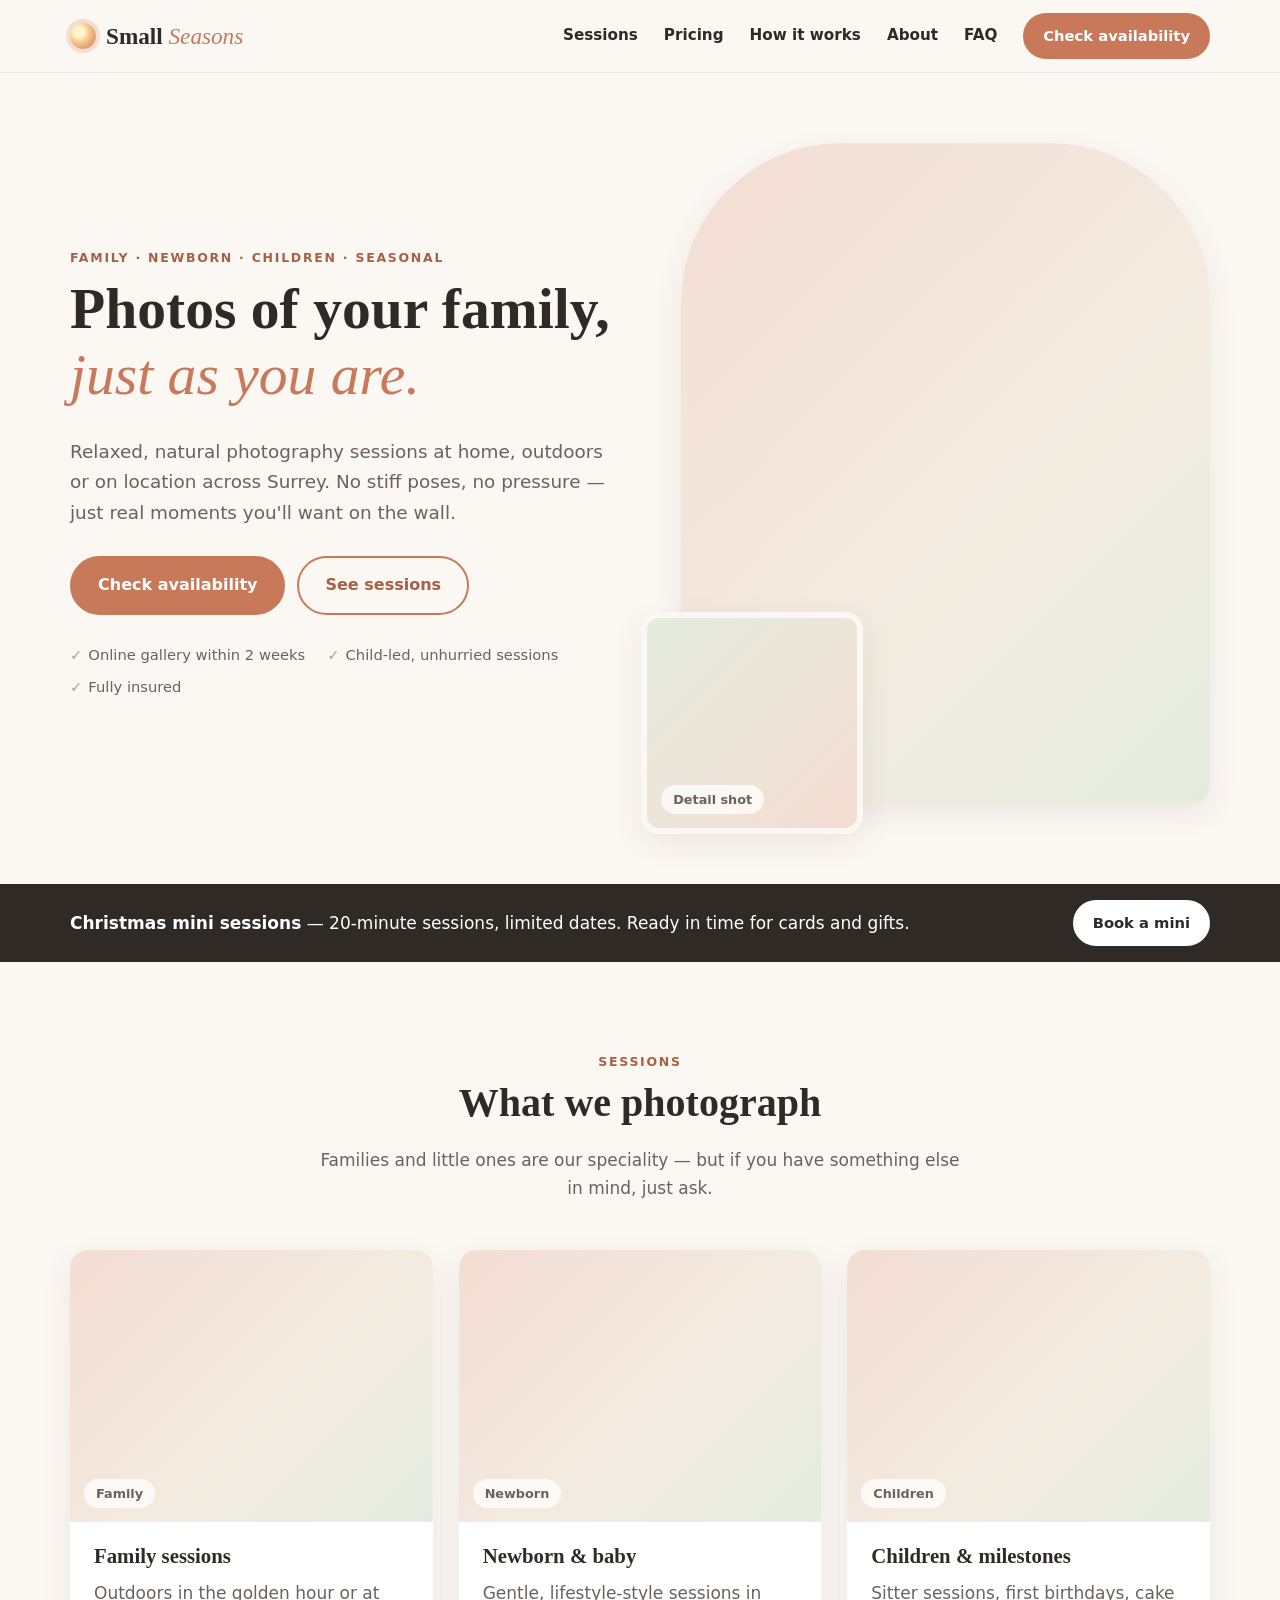
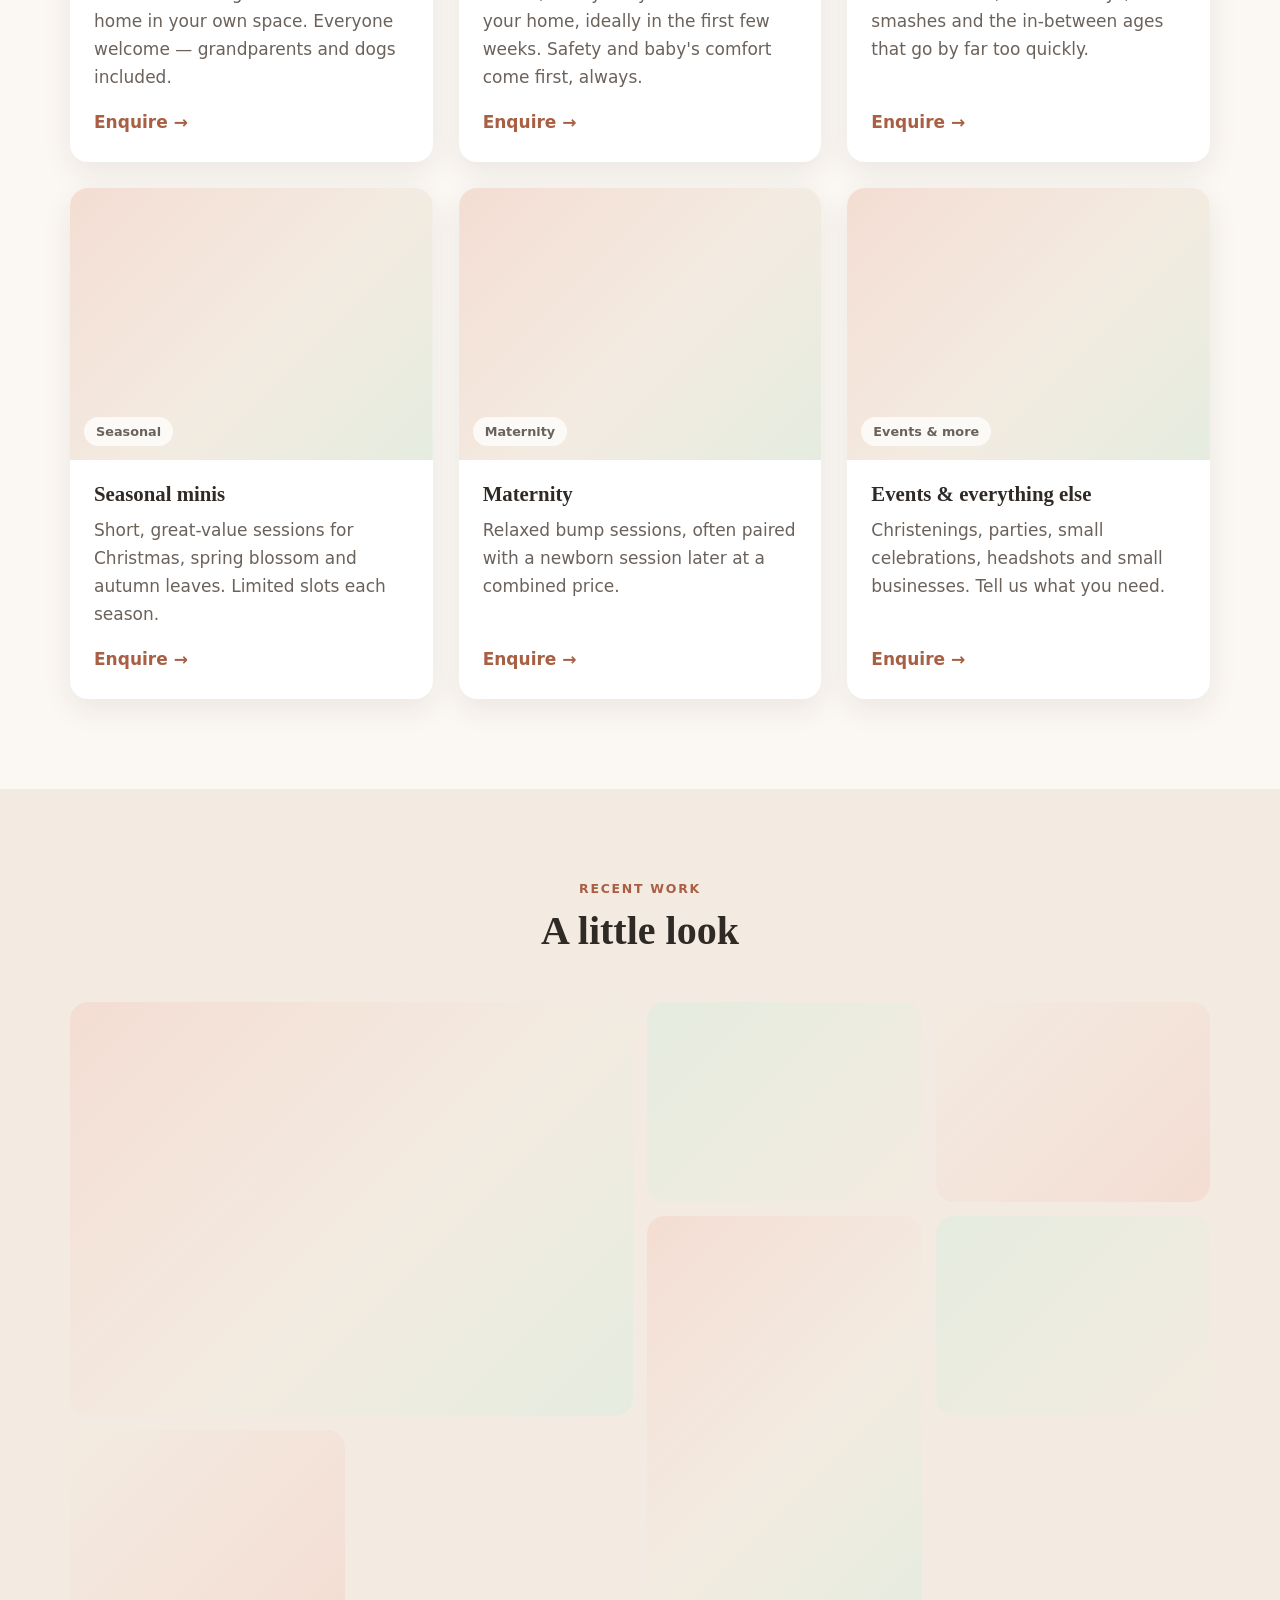
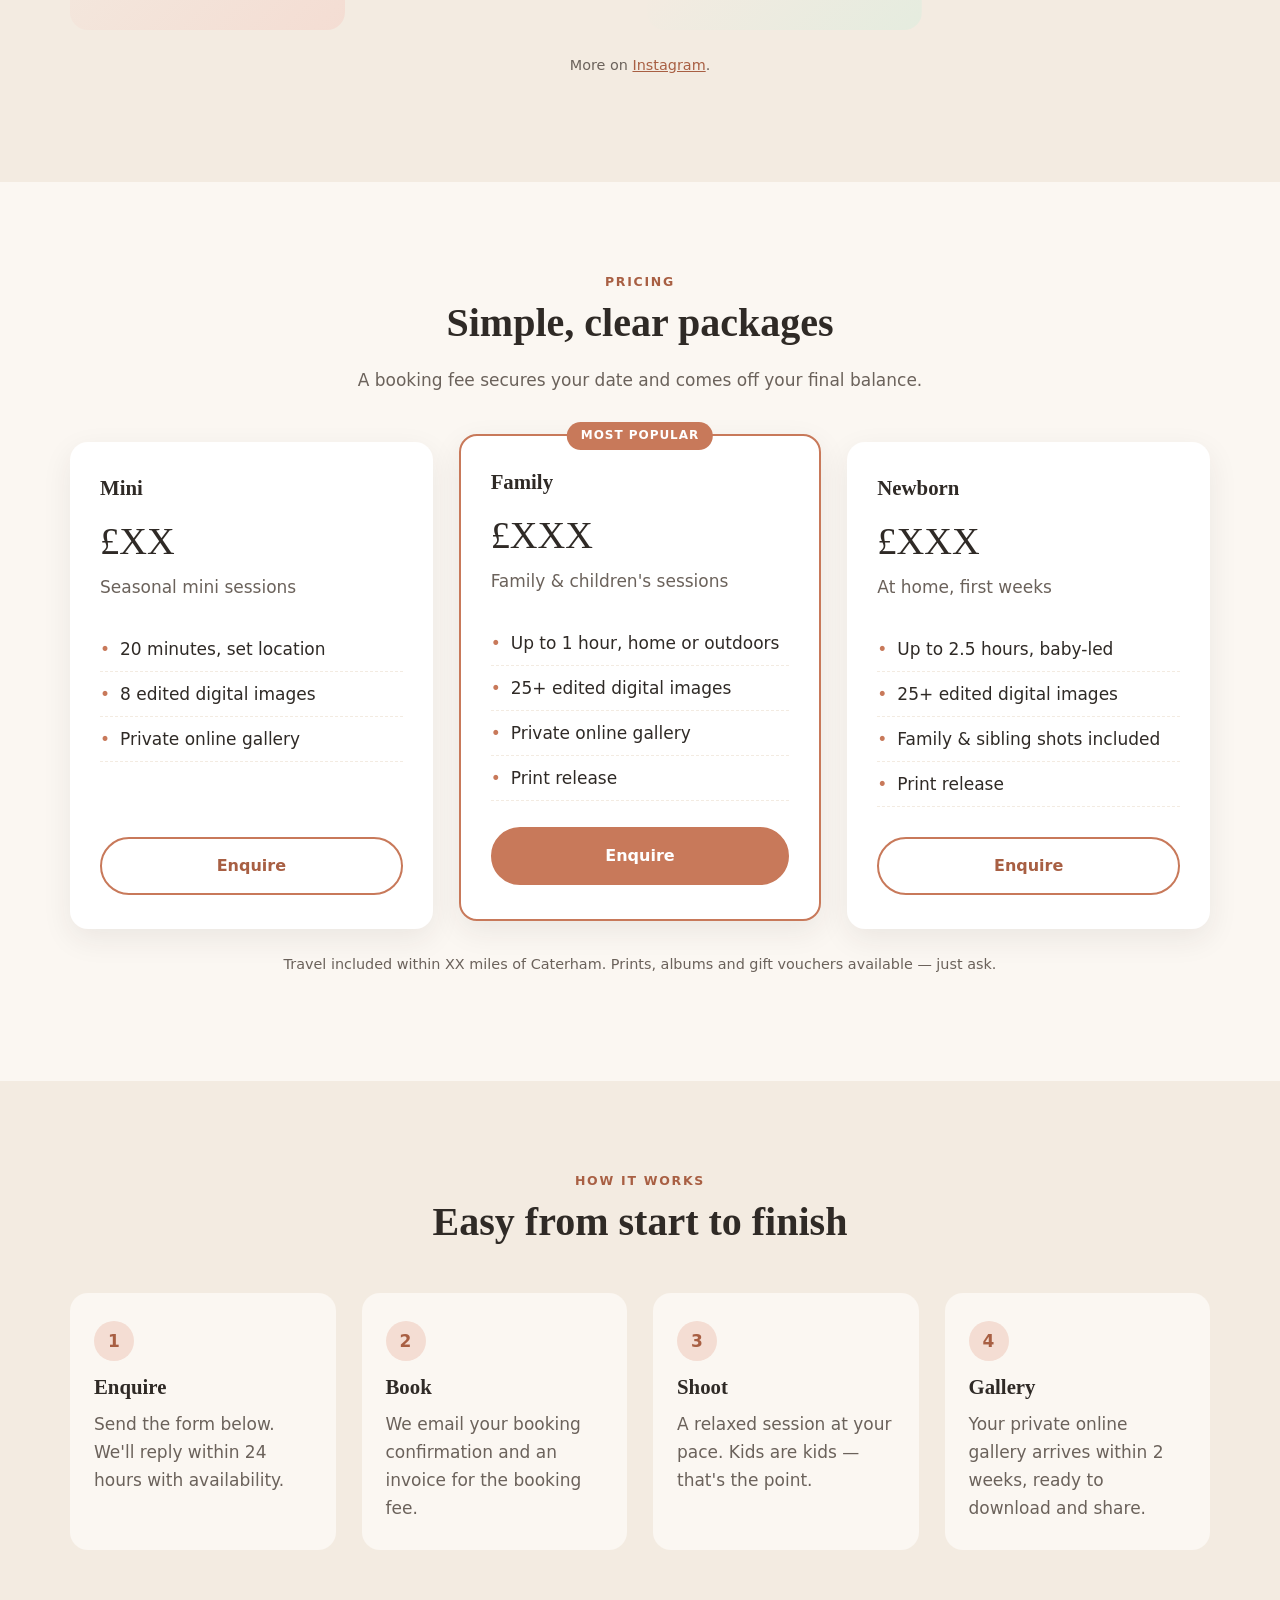
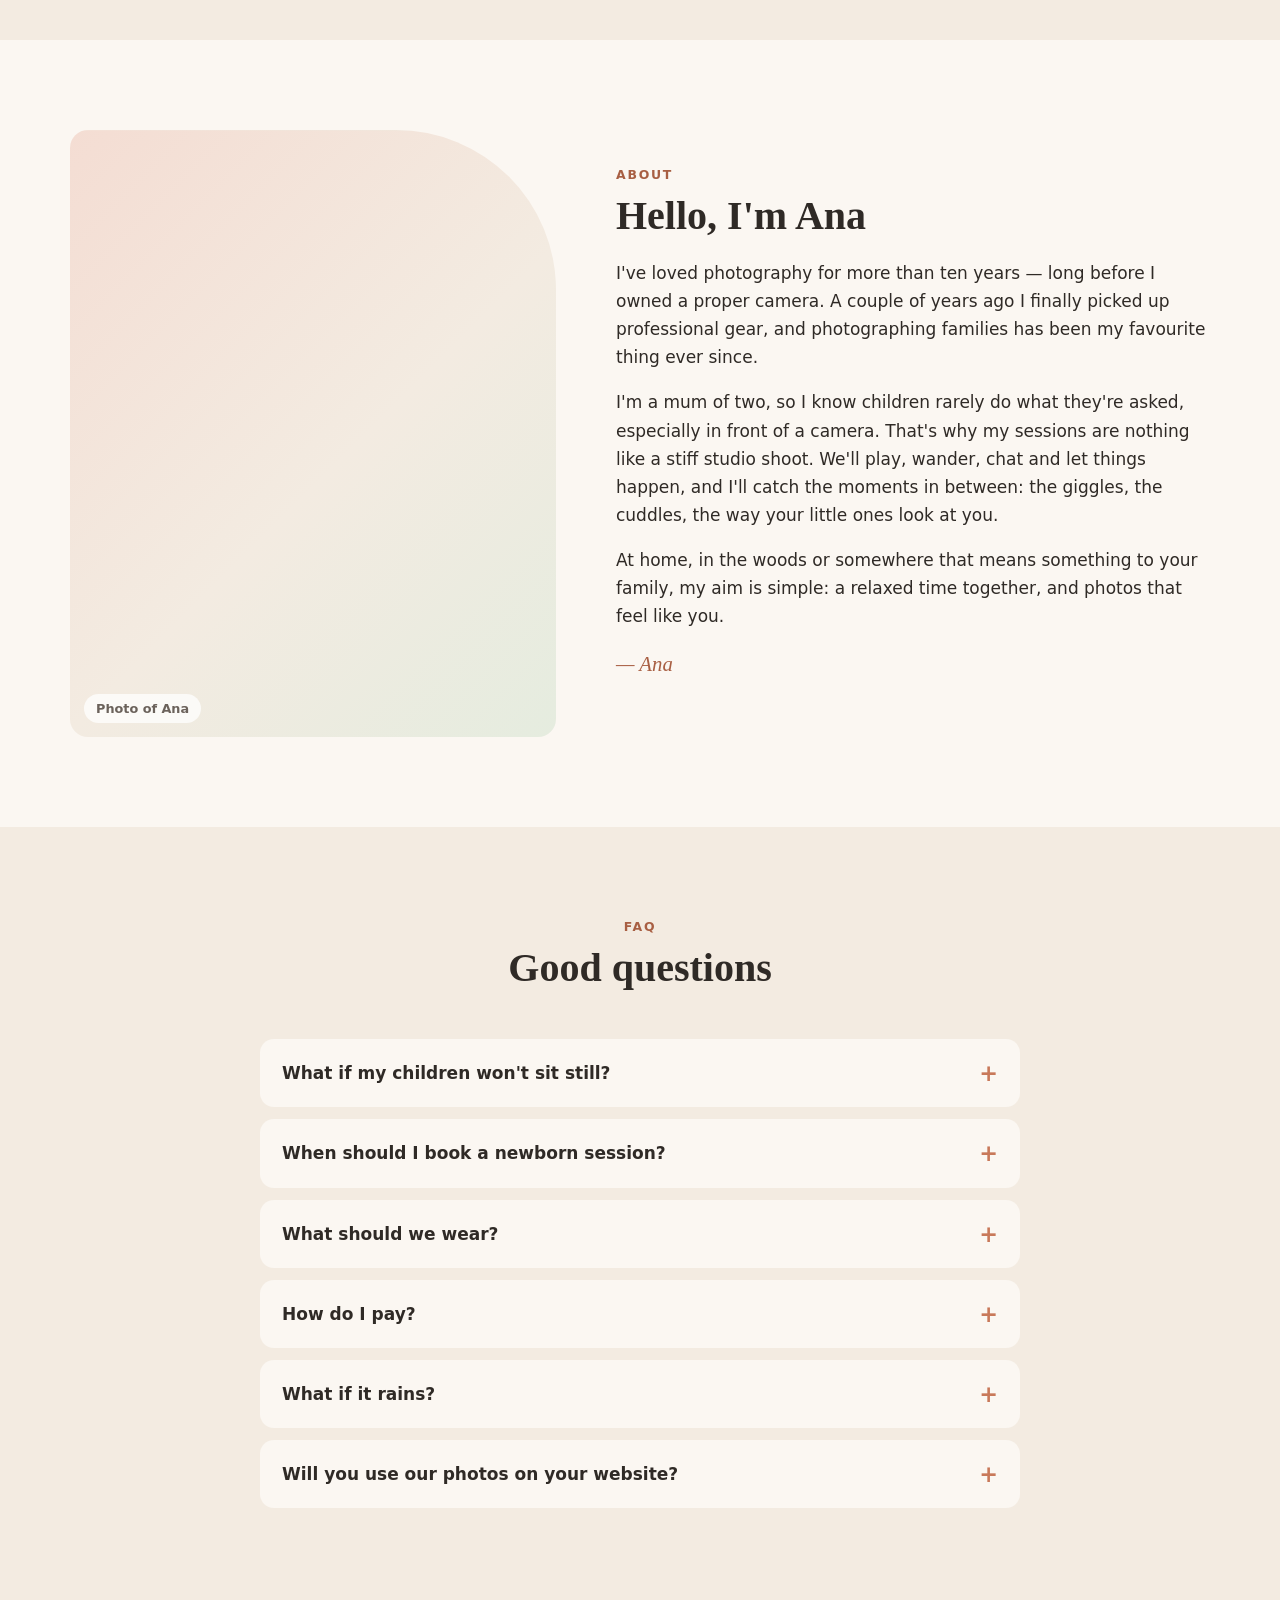
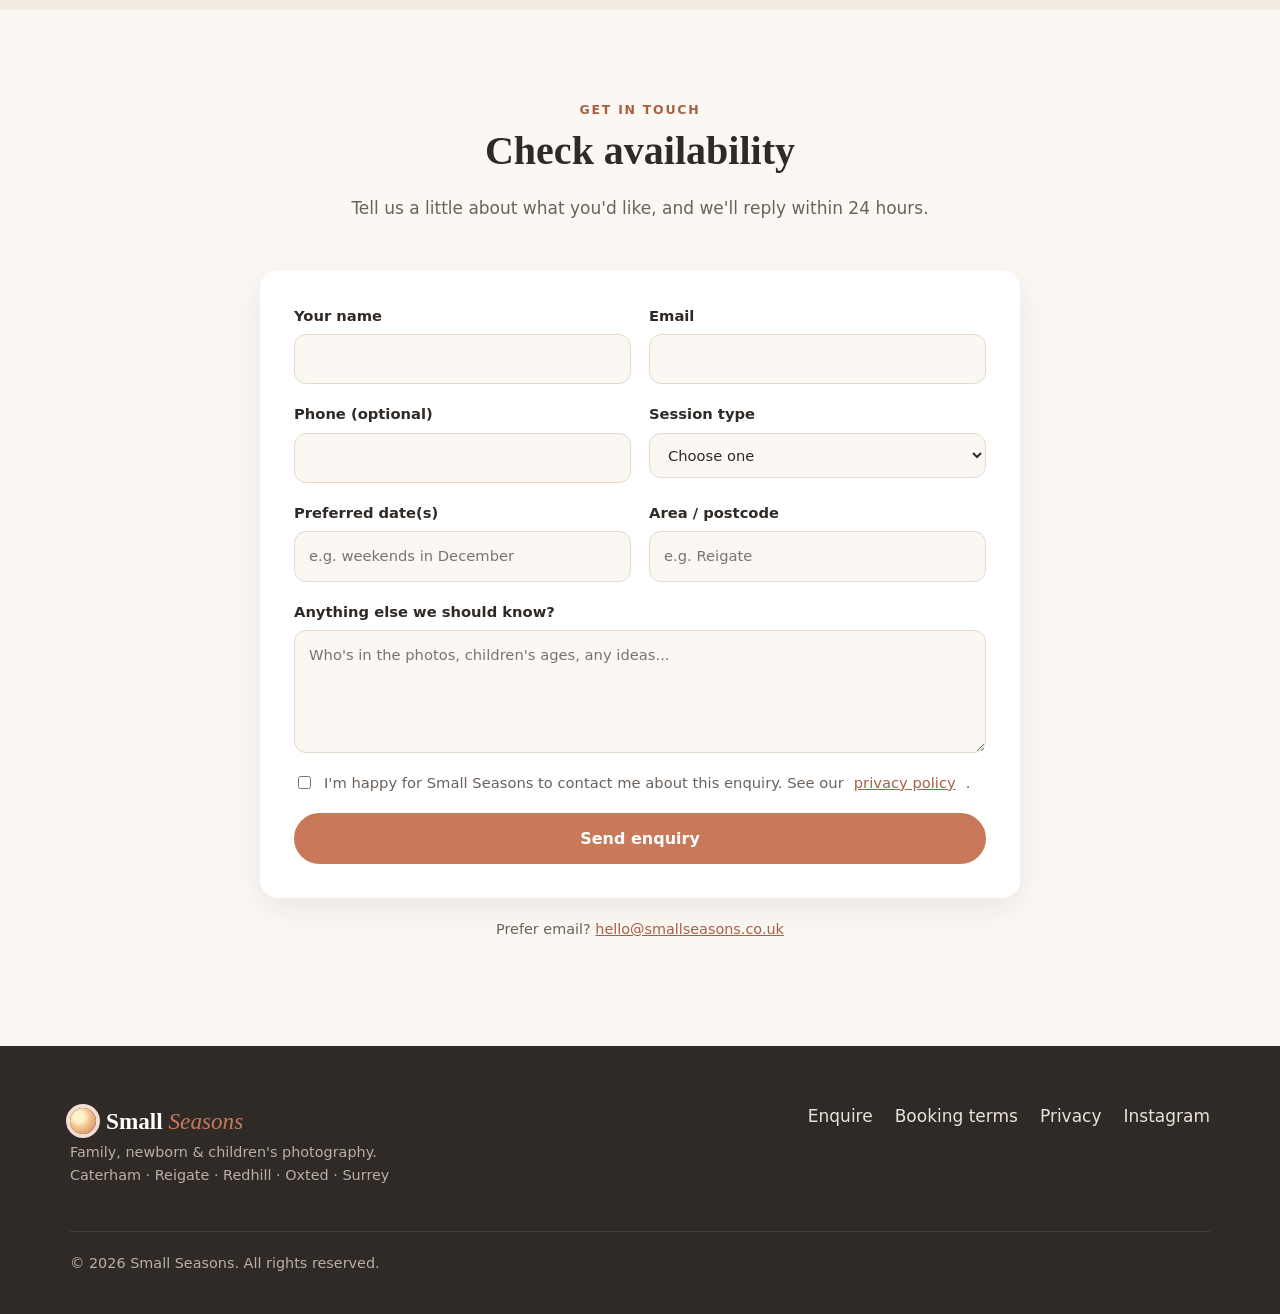
==== commit d1ed3a7c: "Add Ana's About section Co-Authored-By: Claude Opus 5.5 <noreply@anthropic.com> Claude-Session: http" ====
--- a/index.html
+++ b/index.html
@@ -244,13 +244,14 @@
   <!-- ABOUT -->
   <section class="section" id="about">
     <div class="container about-grid">
-      <div class="photo about-photo" data-img="images/about.jpg"><span>Photo of you</span></div>
+      <div class="photo about-photo" data-img="images/about.jpg"><span>Photo of Ana</span></div>
       <div>
         <p class="eyebrow">About</p>
-        <h2>Hello, we're Small Seasons</h2>
-        <p>Replace this with 2&ndash;3 short paragraphs in your own voice: who you are, why you photograph families, where you're based and what a session with you feels like.</p>
-        <p>Parents booking a photographer for their children are really asking one question: <em>"Will my kids be comfortable with this person?"</em> Answer it here.</p>
-        <p class="signature">&mdash; Your name</p>
+        <h2>Hello, I'm Ana</h2>
+        <p>I've loved photography for more than ten years &mdash; long before I owned a proper camera. A couple of years ago I finally picked up professional gear, and photographing families has been my favourite thing ever since.</p>
+        <p>I'm a mum of two, so I know children rarely do what they're asked, especially in front of a camera. That's why my sessions are nothing like a stiff studio shoot. We'll play, wander, chat and let things happen, and I'll catch the moments in between: the giggles, the cuddles, the way your little ones look at you.</p>
+        <p>At home, in the woods or somewhere that means something to your family, my aim is simple: a relaxed time together, and photos that feel like you.</p>
+        <p class="signature">&mdash; Ana</p>
       </div>
     </div>
   </section>
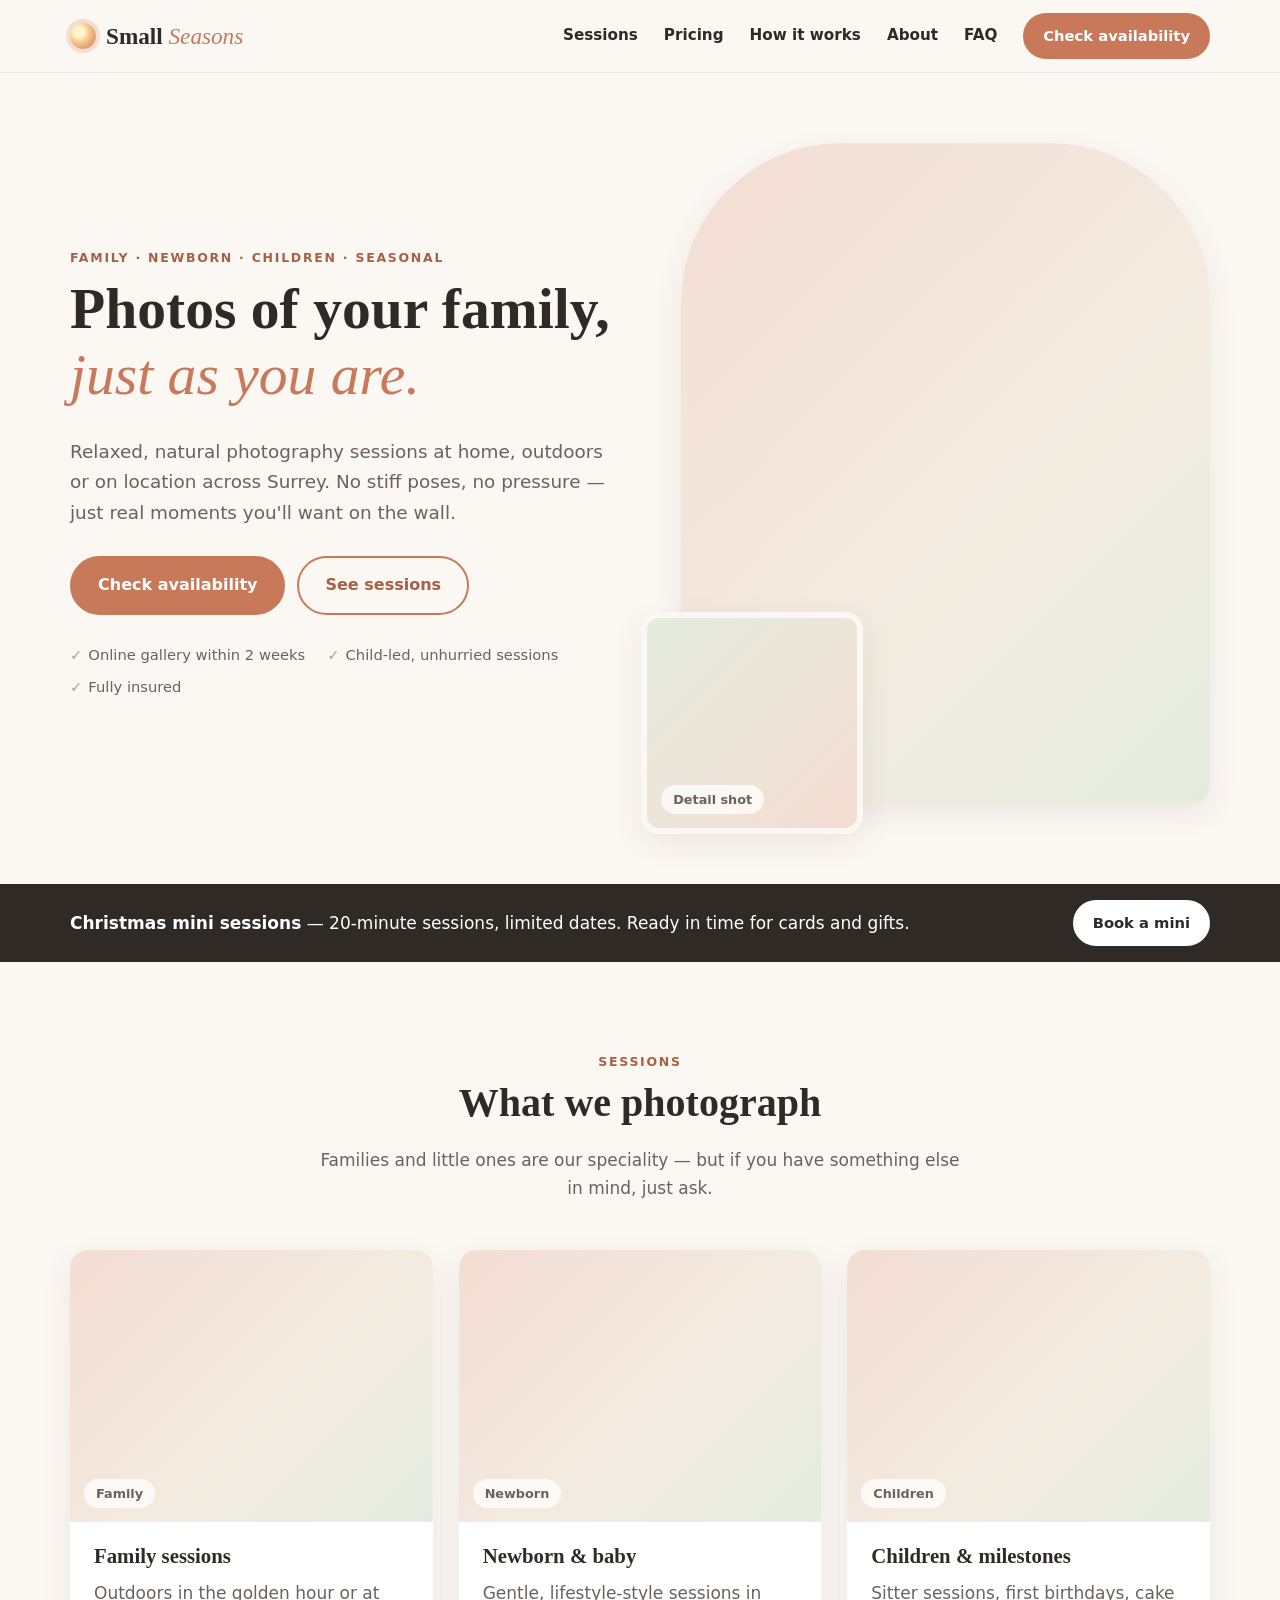
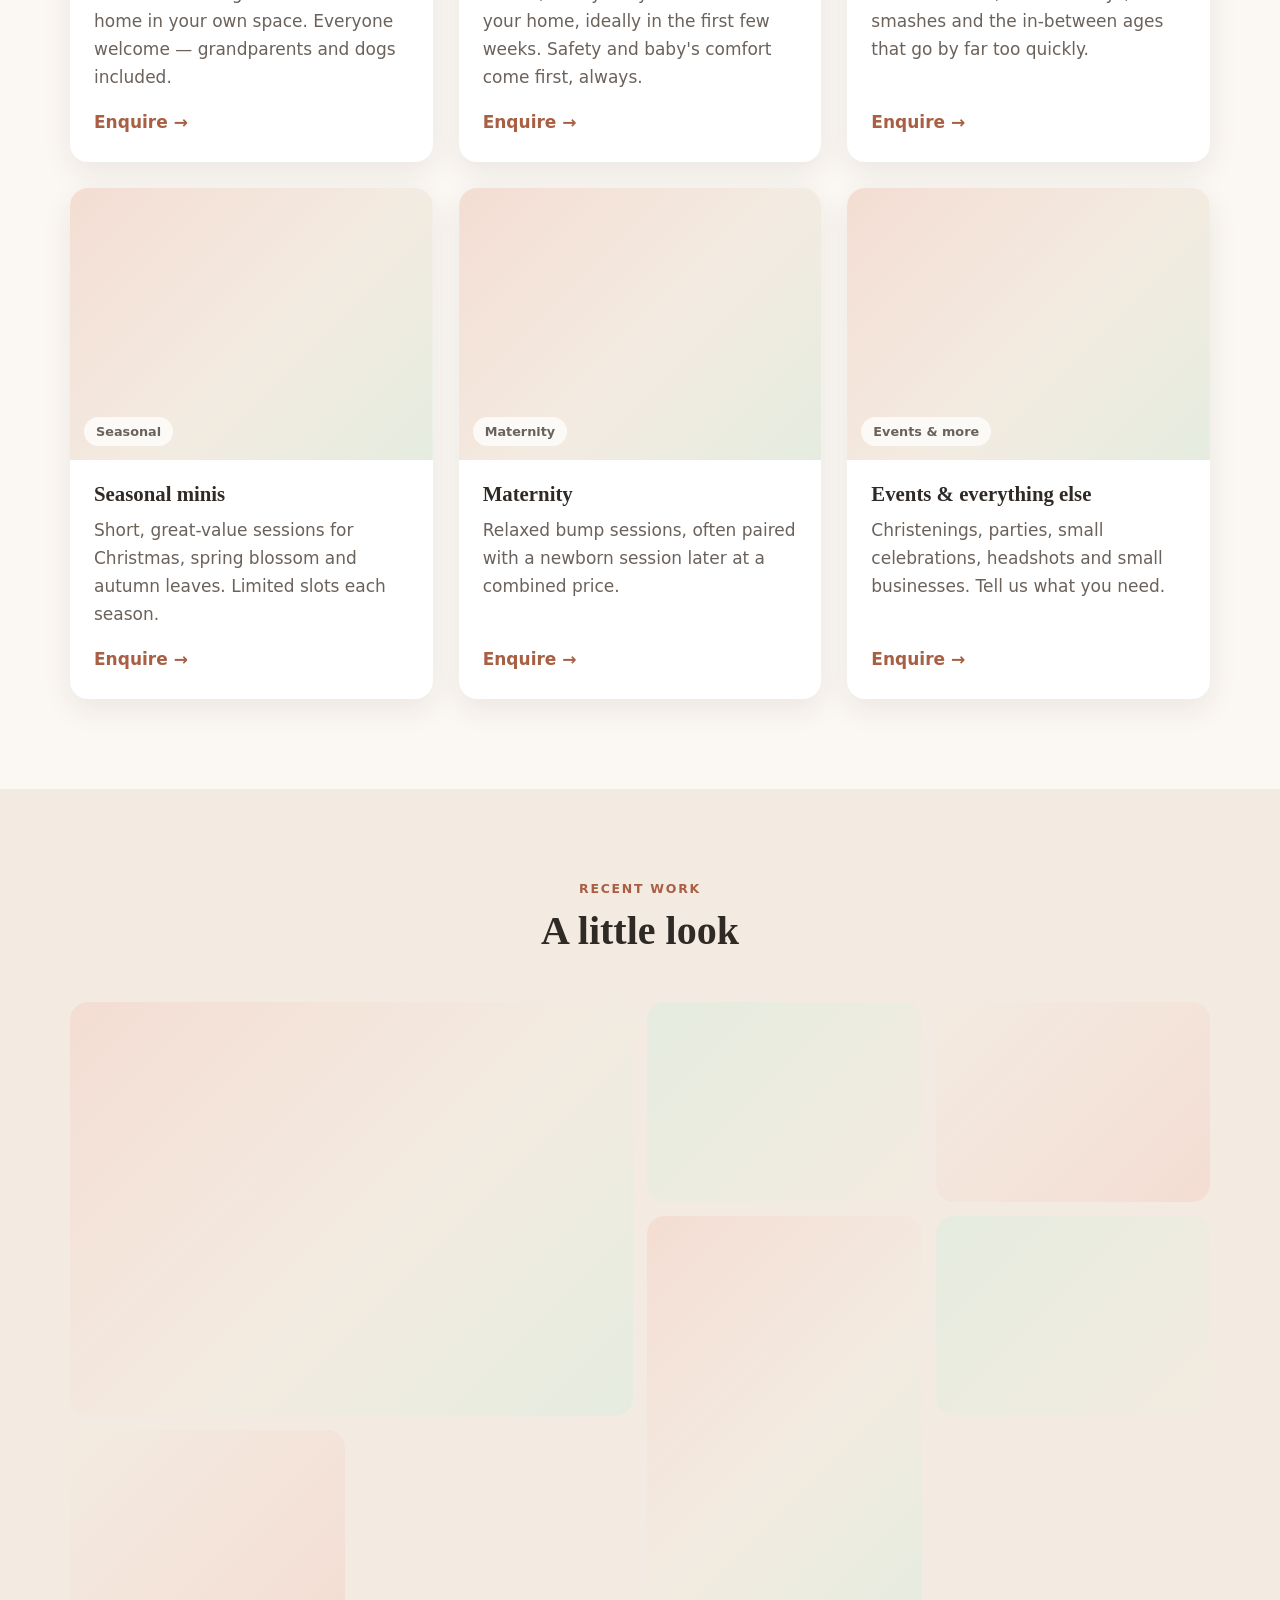
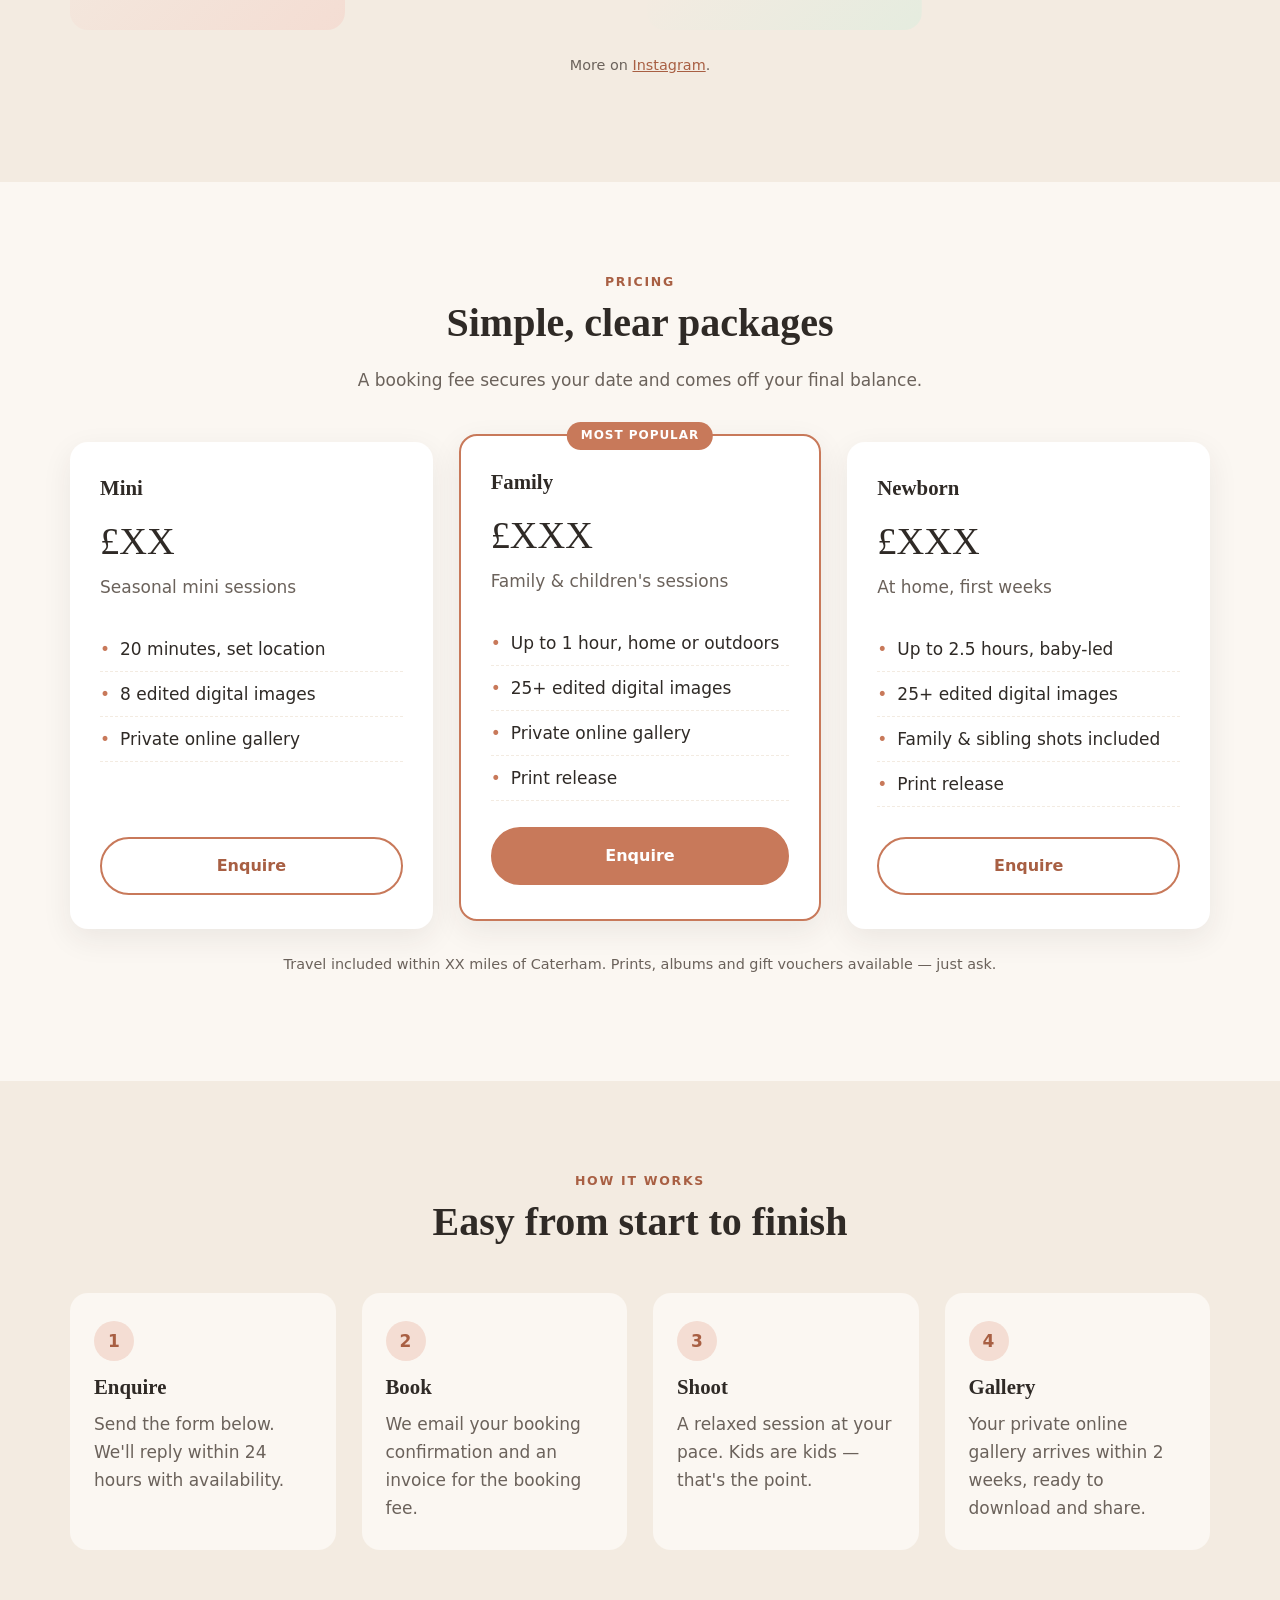
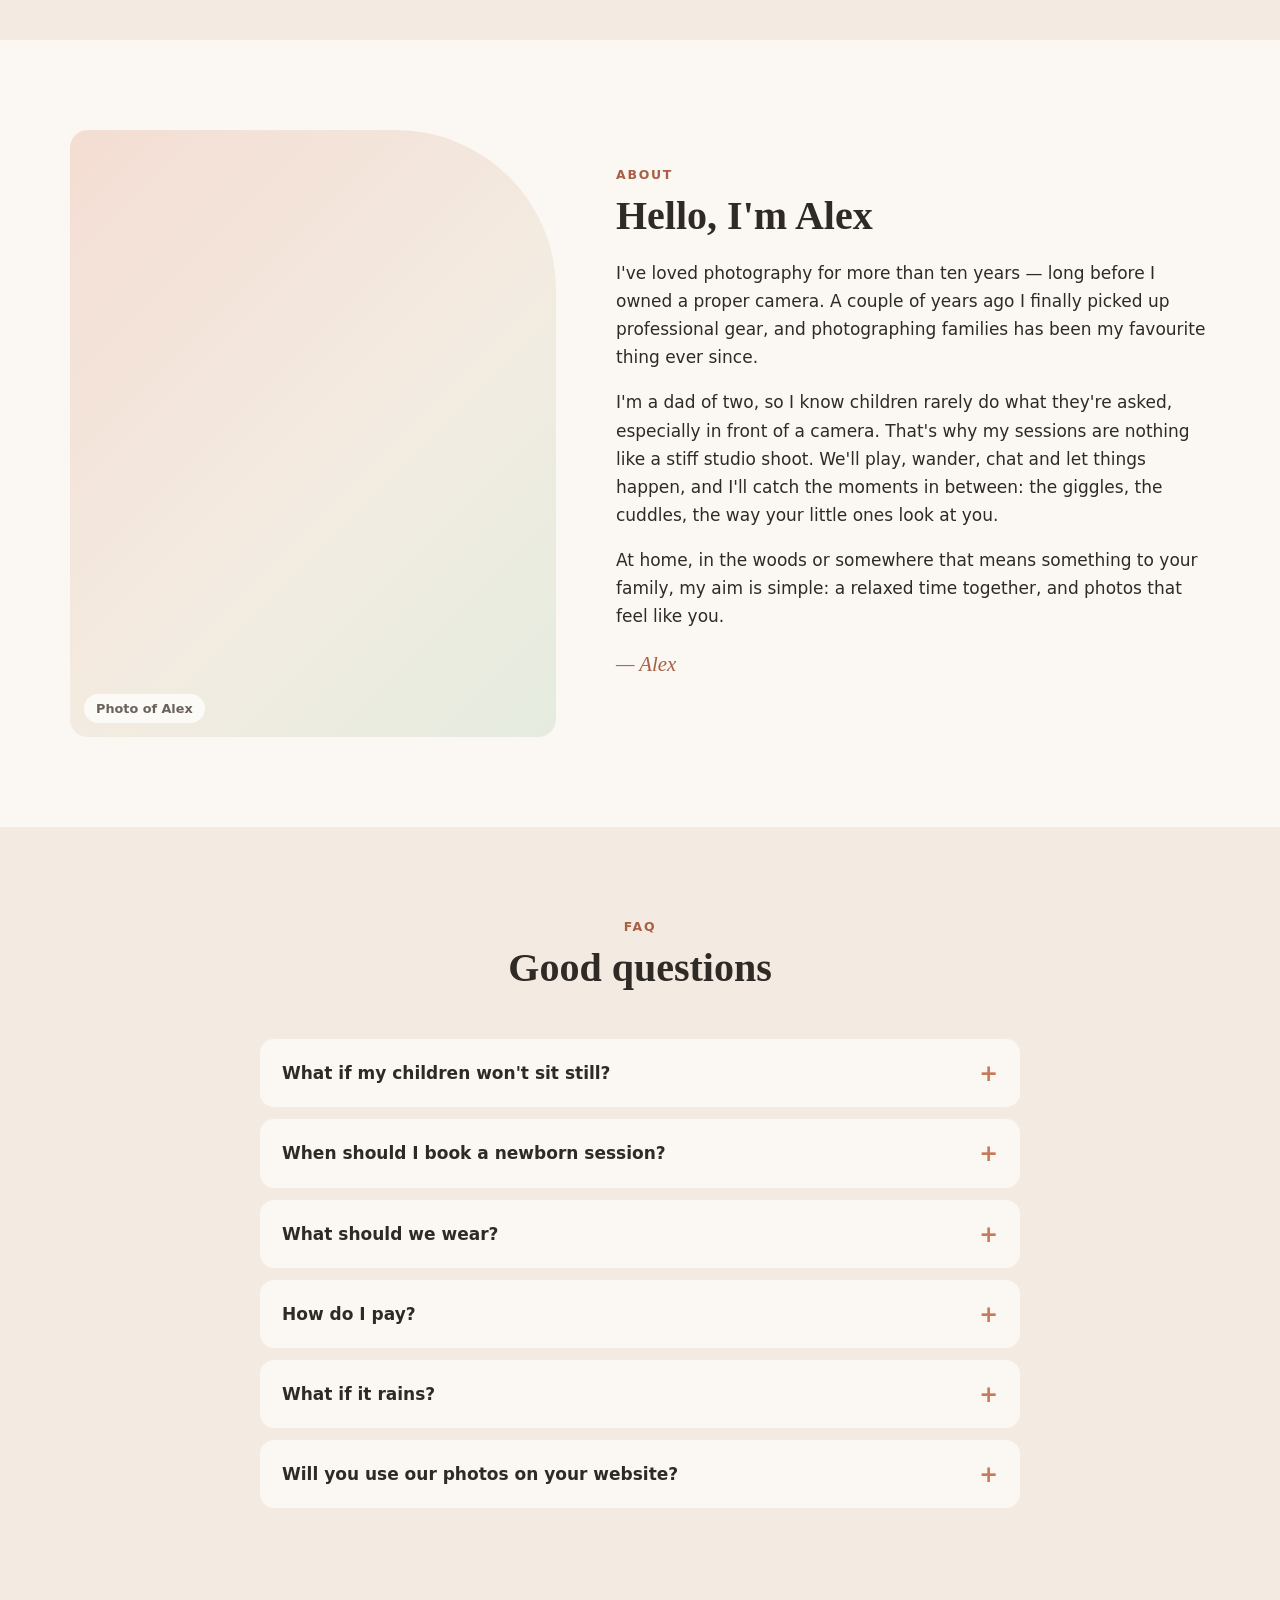
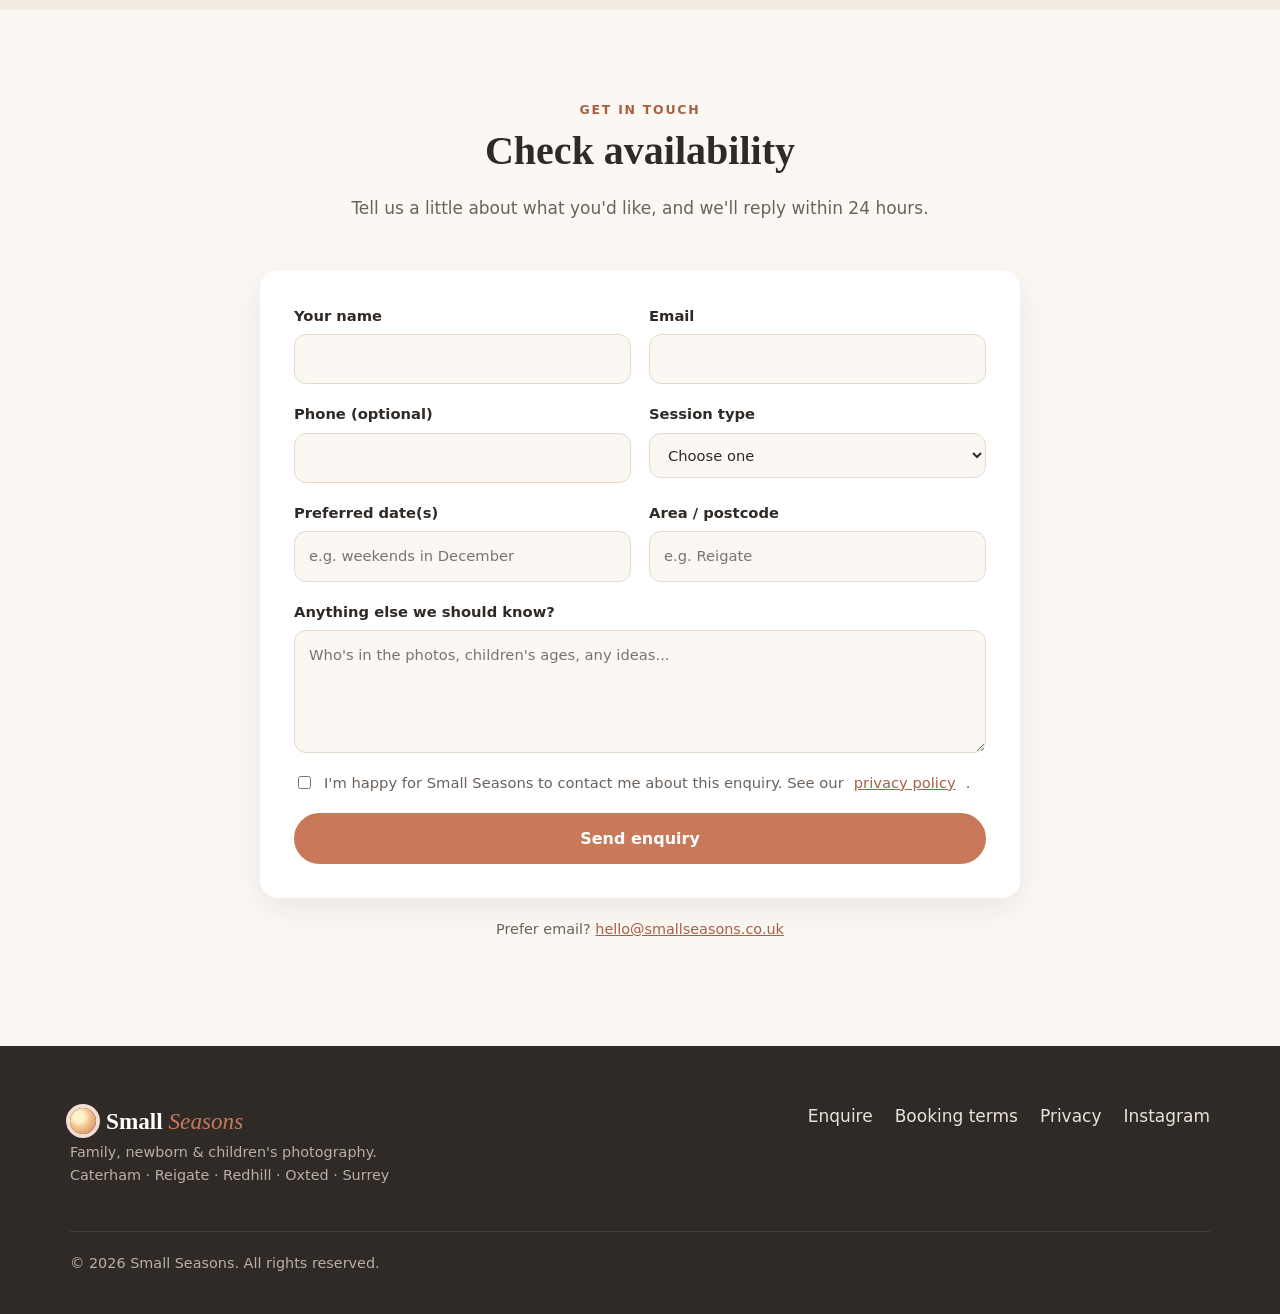
==== commit 45e268da: "About section: Alex, dad of two Co-Authored-By: Claude Opus 5.5 <noreply@anthropic.com> Claude-Sessi" ====
--- a/index.html
+++ b/index.html
@@ -244,14 +244,14 @@
   <!-- ABOUT -->
   <section class="section" id="about">
     <div class="container about-grid">
-      <div class="photo about-photo" data-img="images/about.jpg"><span>Photo of Ana</span></div>
+      <div class="photo about-photo" data-img="images/about.jpg"><span>Photo of Alex</span></div>
       <div>
         <p class="eyebrow">About</p>
-        <h2>Hello, I'm Ana</h2>
+        <h2>Hello, I'm Alex</h2>
         <p>I've loved photography for more than ten years &mdash; long before I owned a proper camera. A couple of years ago I finally picked up professional gear, and photographing families has been my favourite thing ever since.</p>
-        <p>I'm a mum of two, so I know children rarely do what they're asked, especially in front of a camera. That's why my sessions are nothing like a stiff studio shoot. We'll play, wander, chat and let things happen, and I'll catch the moments in between: the giggles, the cuddles, the way your little ones look at you.</p>
+        <p>I'm a dad of two, so I know children rarely do what they're asked, especially in front of a camera. That's why my sessions are nothing like a stiff studio shoot. We'll play, wander, chat and let things happen, and I'll catch the moments in between: the giggles, the cuddles, the way your little ones look at you.</p>
         <p>At home, in the woods or somewhere that means something to your family, my aim is simple: a relaxed time together, and photos that feel like you.</p>
-        <p class="signature">&mdash; Ana</p>
+        <p class="signature">&mdash; Alex</p>
       </div>
     </div>
   </section>
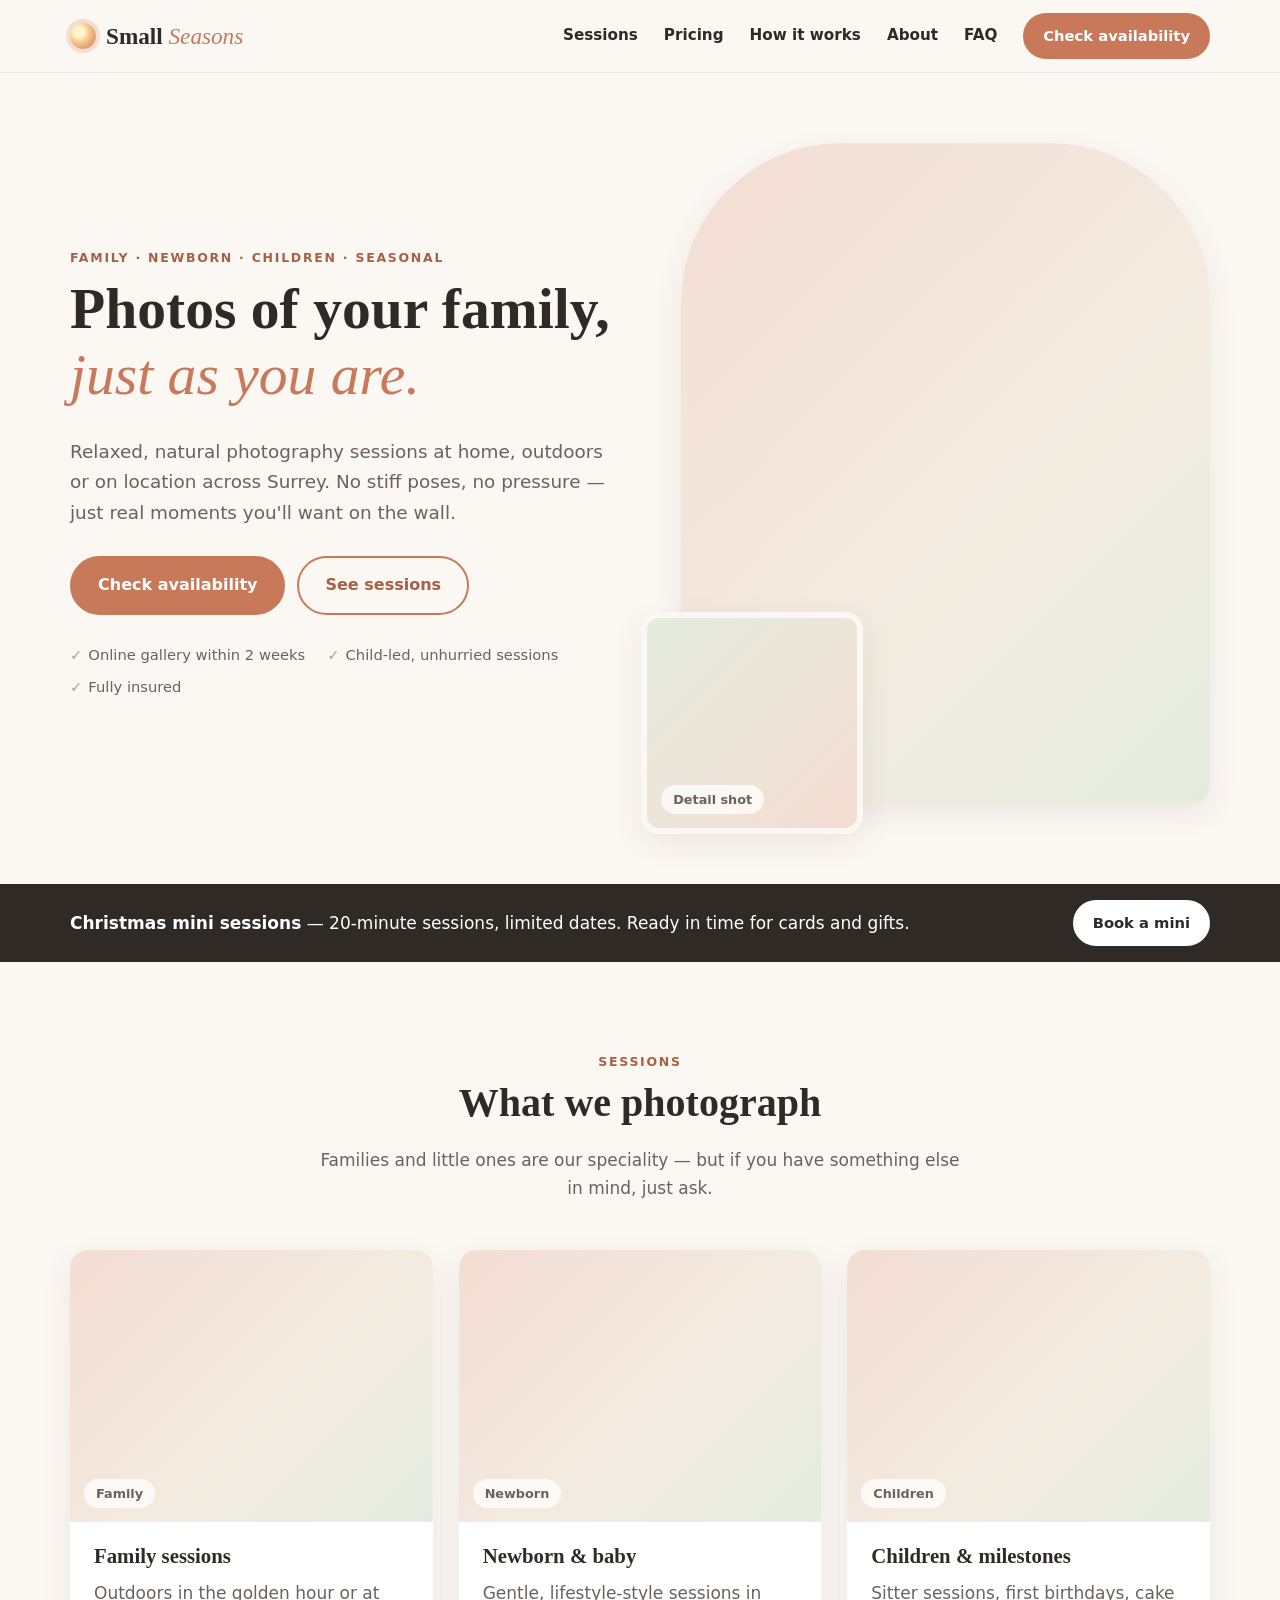
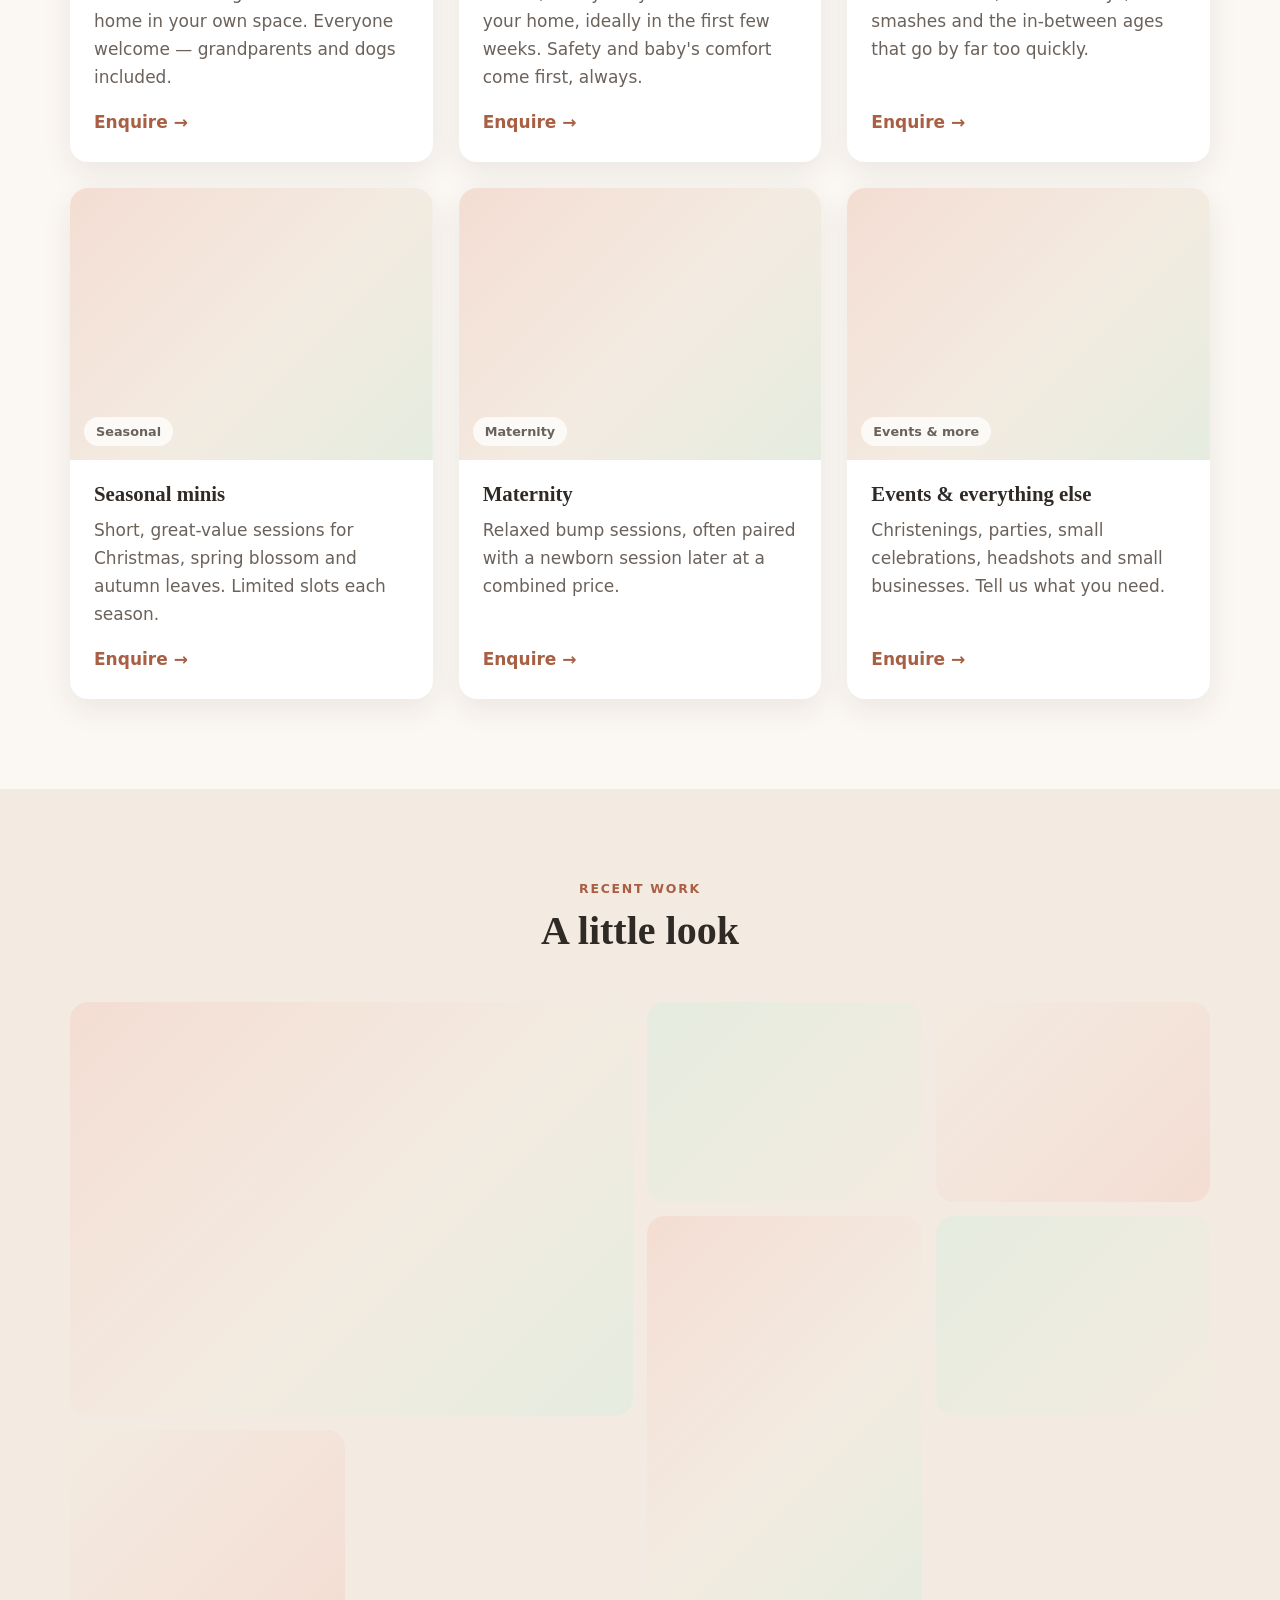
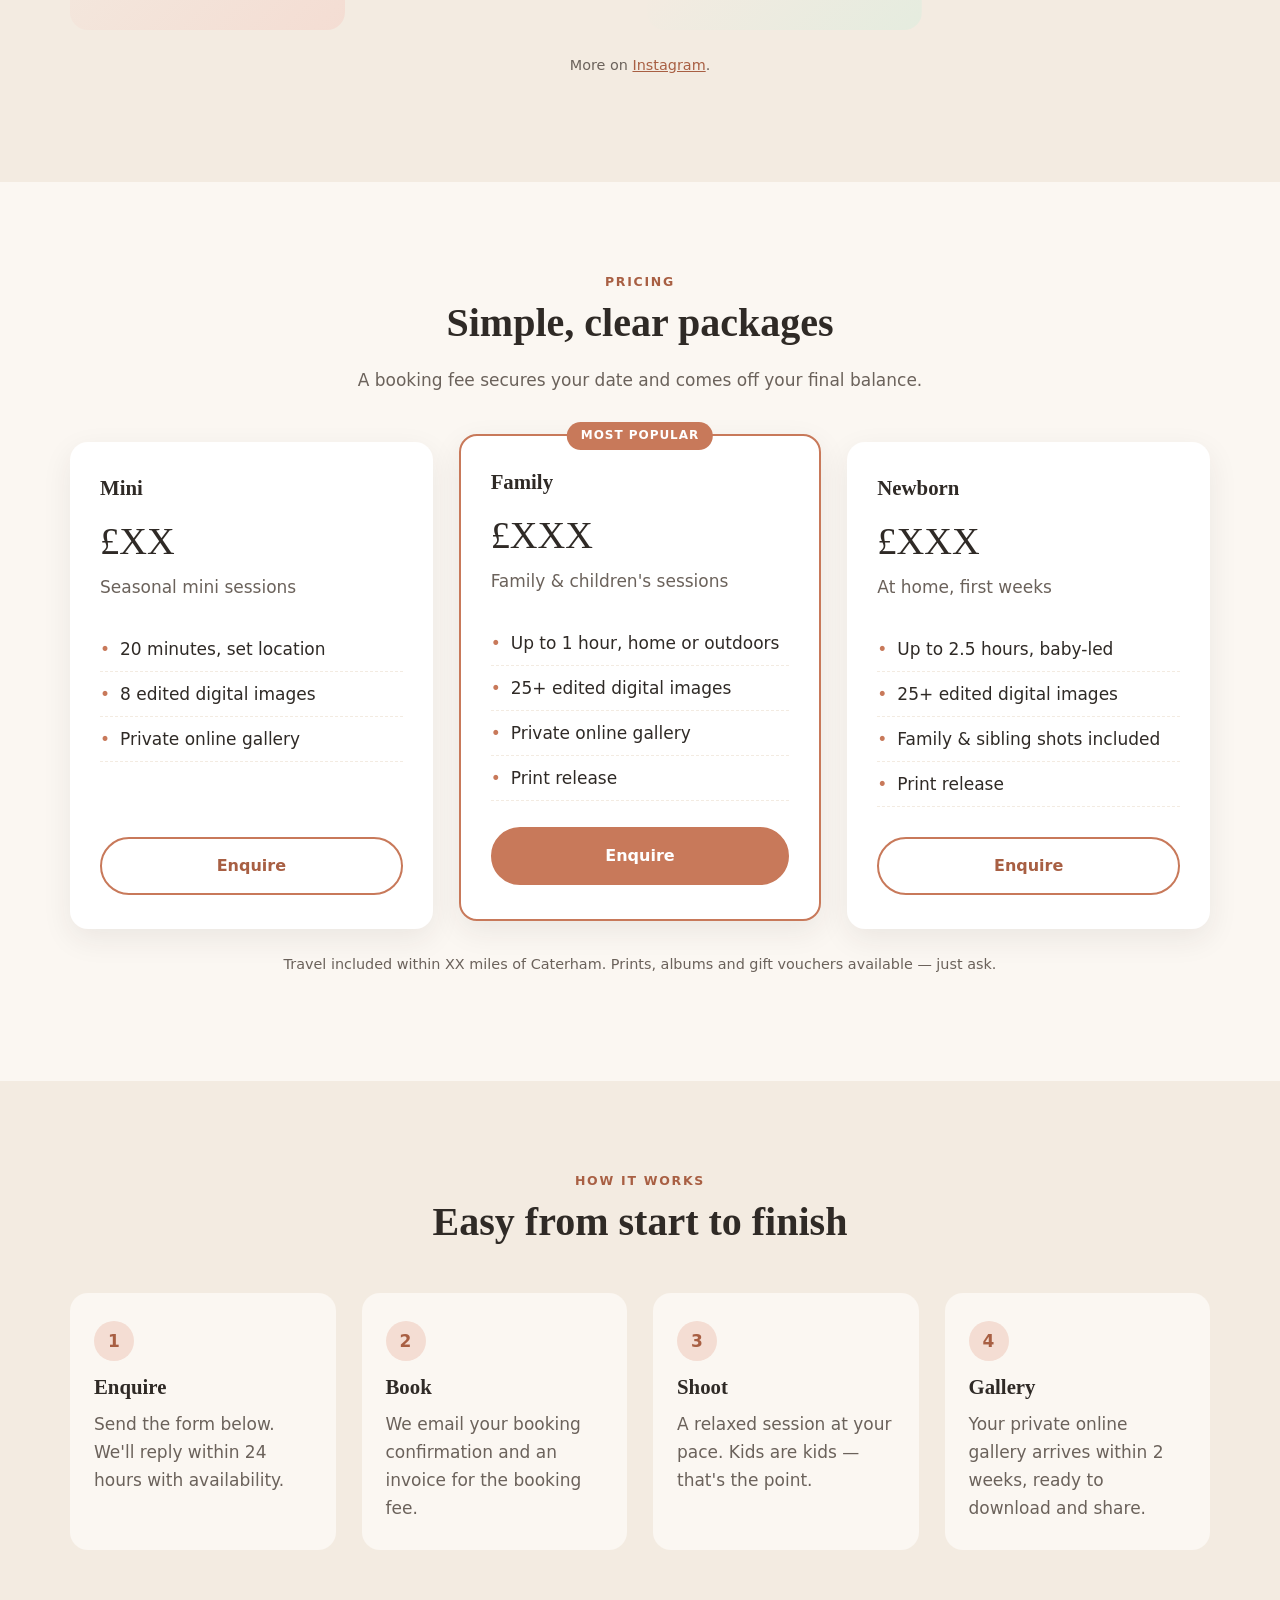
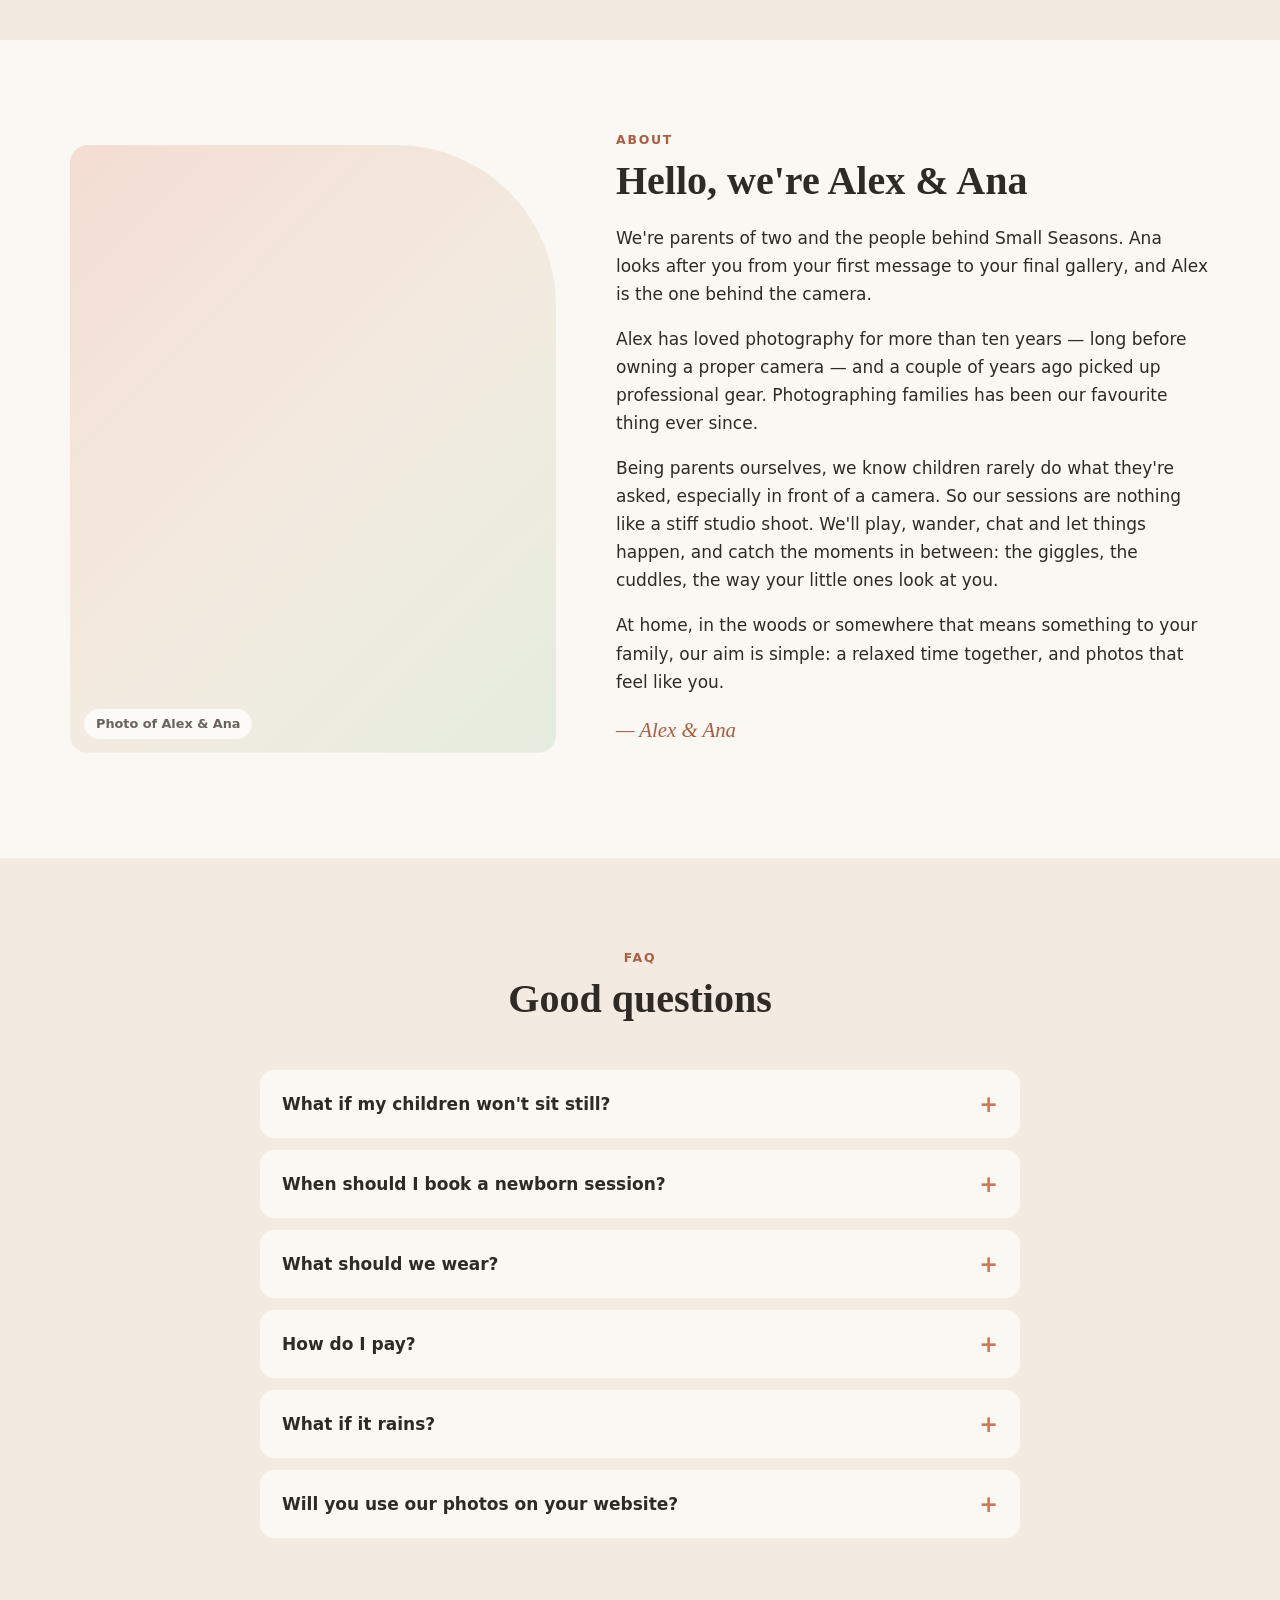
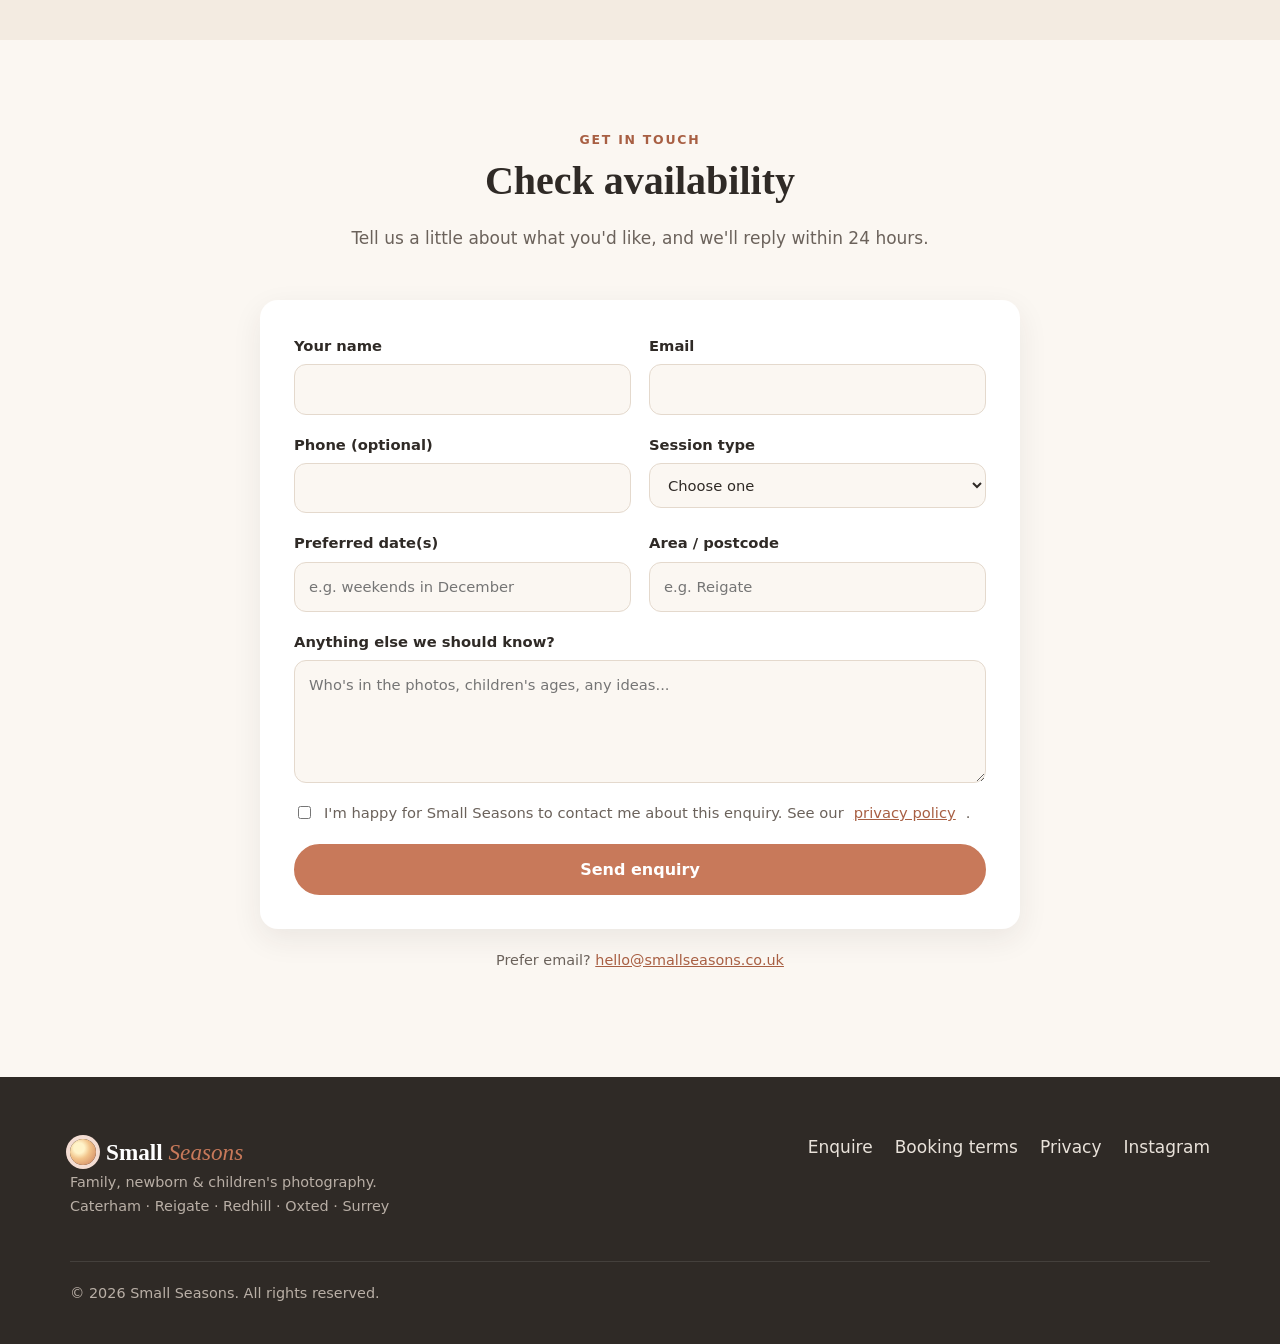
==== commit 109afbdb: "About section: Alex & Ana Co-Authored-By: Claude Opus 5.5 <noreply@anthropic.com> Claude-Session: ht" ====
--- a/index.html
+++ b/index.html
@@ -244,14 +244,15 @@
   <!-- ABOUT -->
   <section class="section" id="about">
     <div class="container about-grid">
-      <div class="photo about-photo" data-img="images/about.jpg"><span>Photo of Alex</span></div>
+      <div class="photo about-photo" data-img="images/about.jpg"><span>Photo of Alex &amp; Ana</span></div>
       <div>
         <p class="eyebrow">About</p>
-        <h2>Hello, I'm Alex</h2>
-        <p>I've loved photography for more than ten years &mdash; long before I owned a proper camera. A couple of years ago I finally picked up professional gear, and photographing families has been my favourite thing ever since.</p>
-        <p>I'm a dad of two, so I know children rarely do what they're asked, especially in front of a camera. That's why my sessions are nothing like a stiff studio shoot. We'll play, wander, chat and let things happen, and I'll catch the moments in between: the giggles, the cuddles, the way your little ones look at you.</p>
-        <p>At home, in the woods or somewhere that means something to your family, my aim is simple: a relaxed time together, and photos that feel like you.</p>
-        <p class="signature">&mdash; Alex</p>
+        <h2>Hello, we're Alex &amp; Ana</h2>
+        <p>We're parents of two and the people behind Small Seasons. Ana looks after you from your first message to your final gallery, and Alex is the one behind the camera.</p>
+        <p>Alex has loved photography for more than ten years &mdash; long before owning a proper camera &mdash; and a couple of years ago picked up professional gear. Photographing families has been our favourite thing ever since.</p>
+        <p>Being parents ourselves, we know children rarely do what they're asked, especially in front of a camera. So our sessions are nothing like a stiff studio shoot. We'll play, wander, chat and let things happen, and catch the moments in between: the giggles, the cuddles, the way your little ones look at you.</p>
+        <p>At home, in the woods or somewhere that means something to your family, our aim is simple: a relaxed time together, and photos that feel like you.</p>
+        <p class="signature">&mdash; Alex &amp; Ana</p>
       </div>
     </div>
   </section>
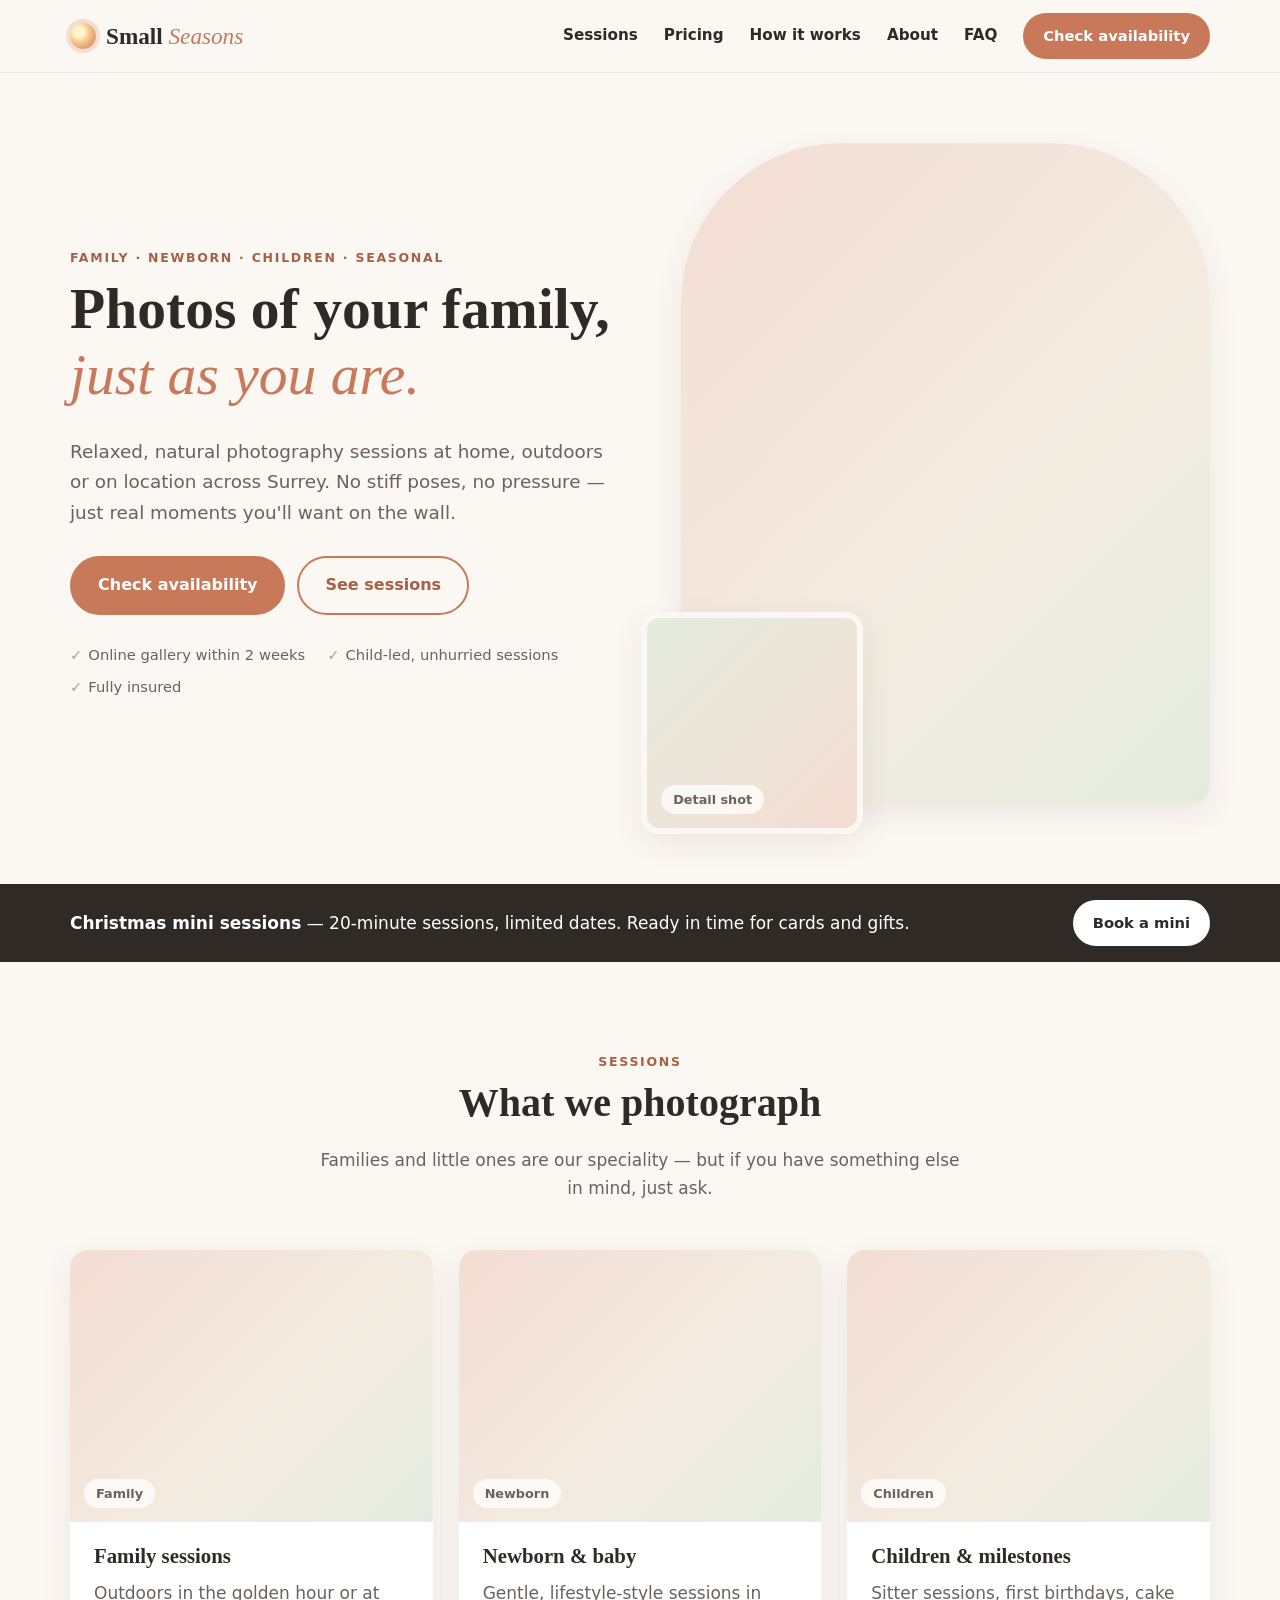
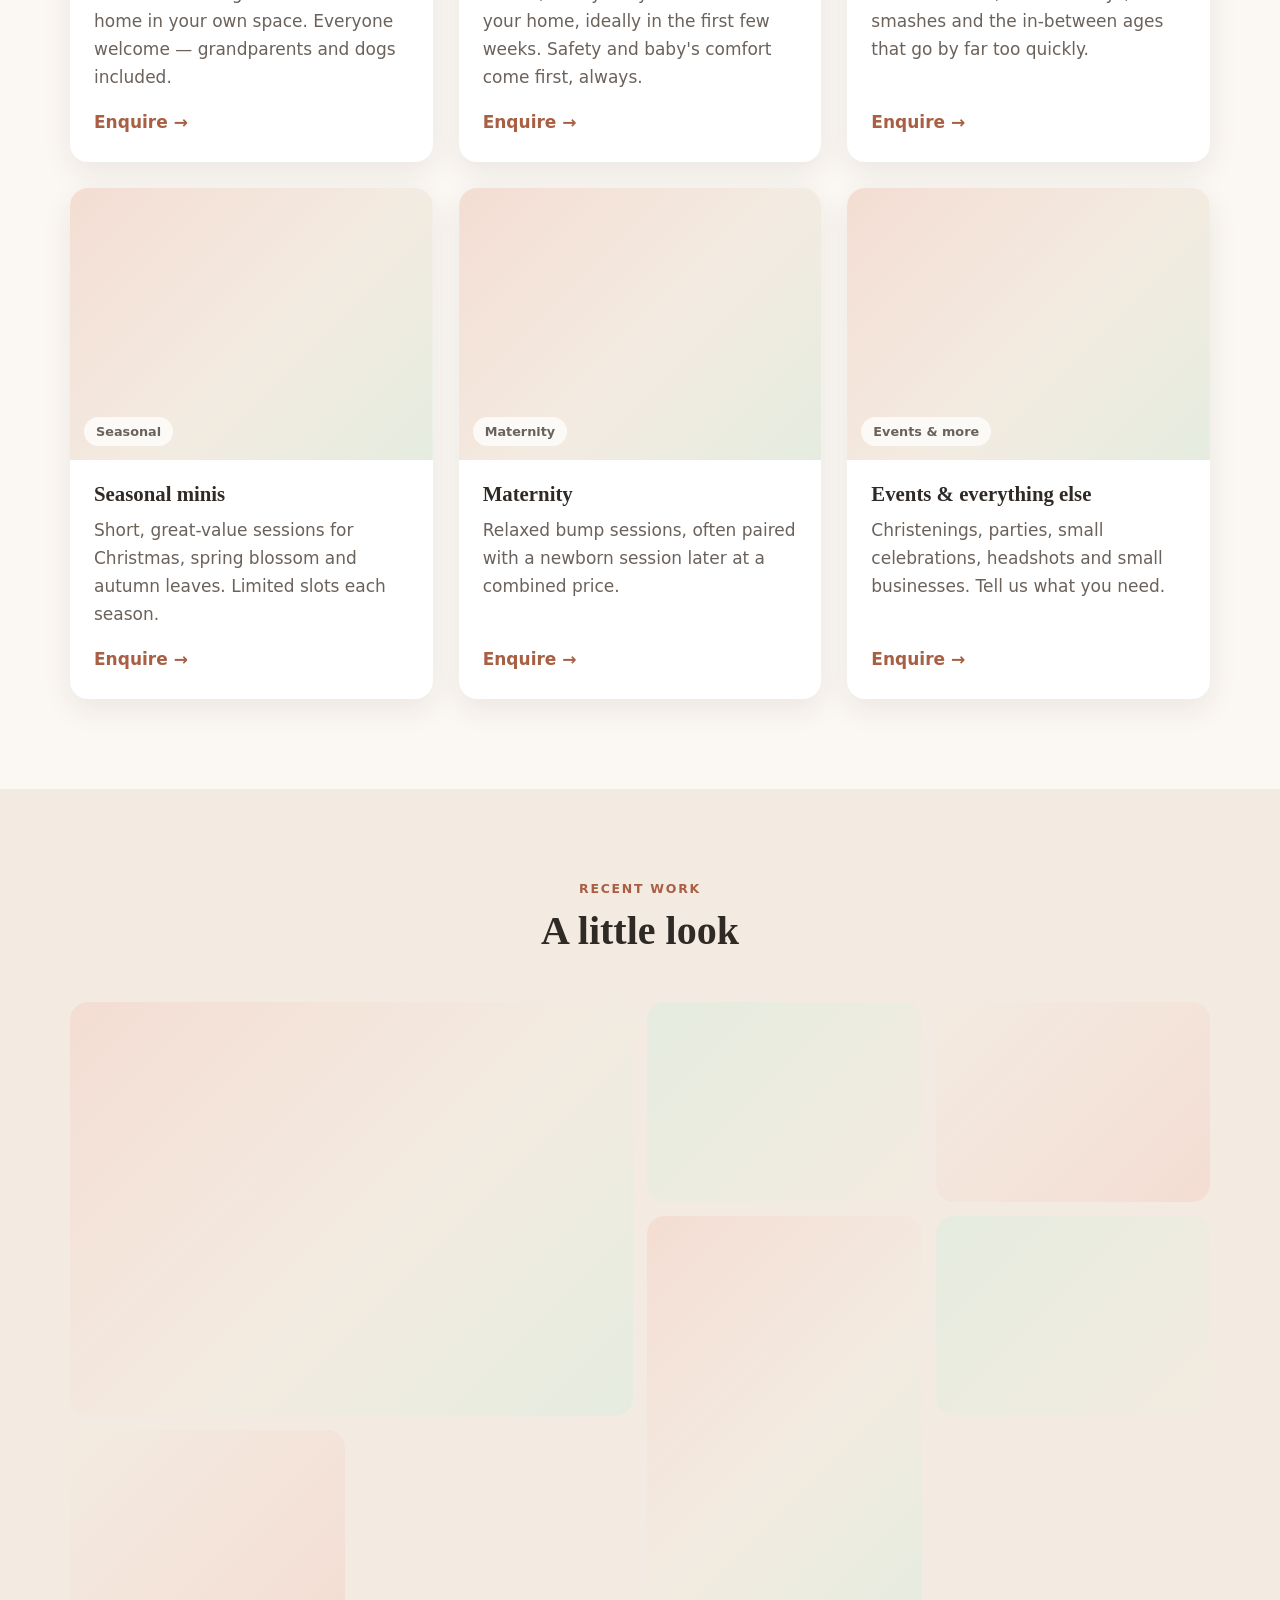
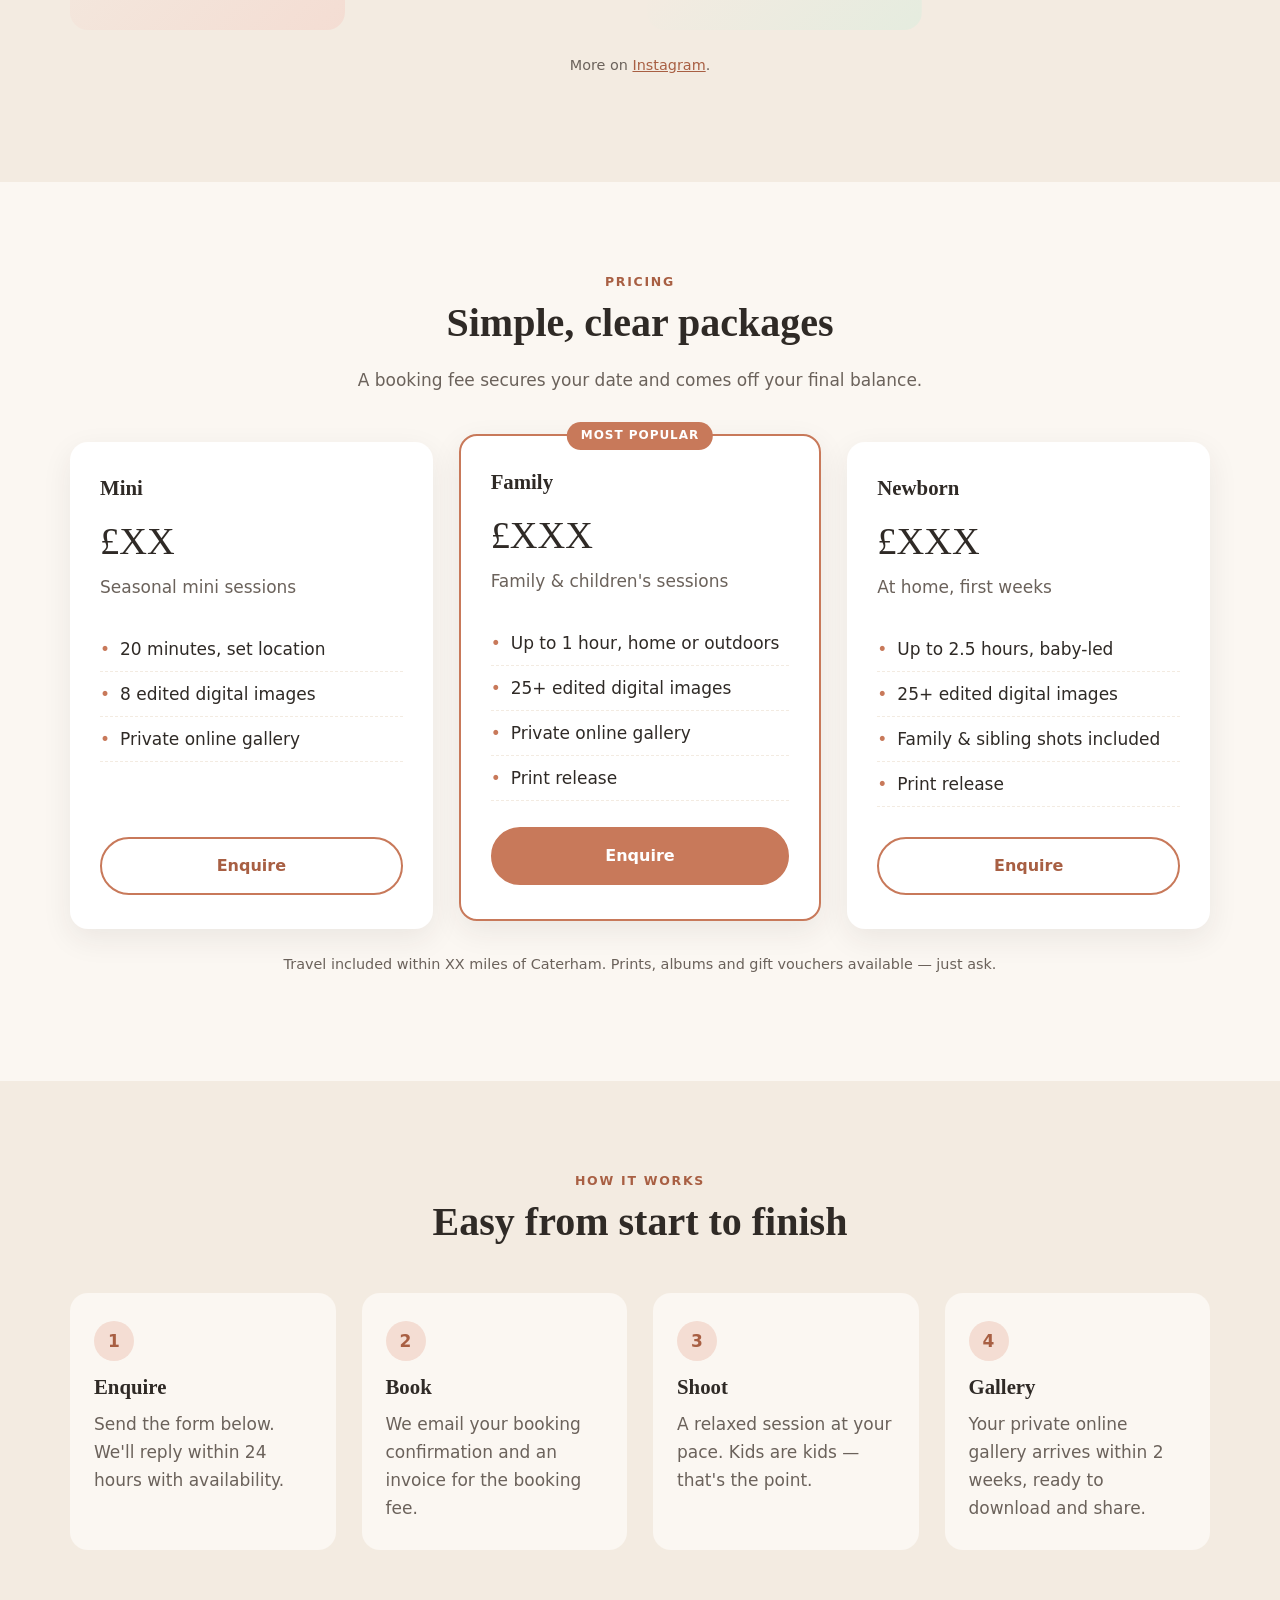
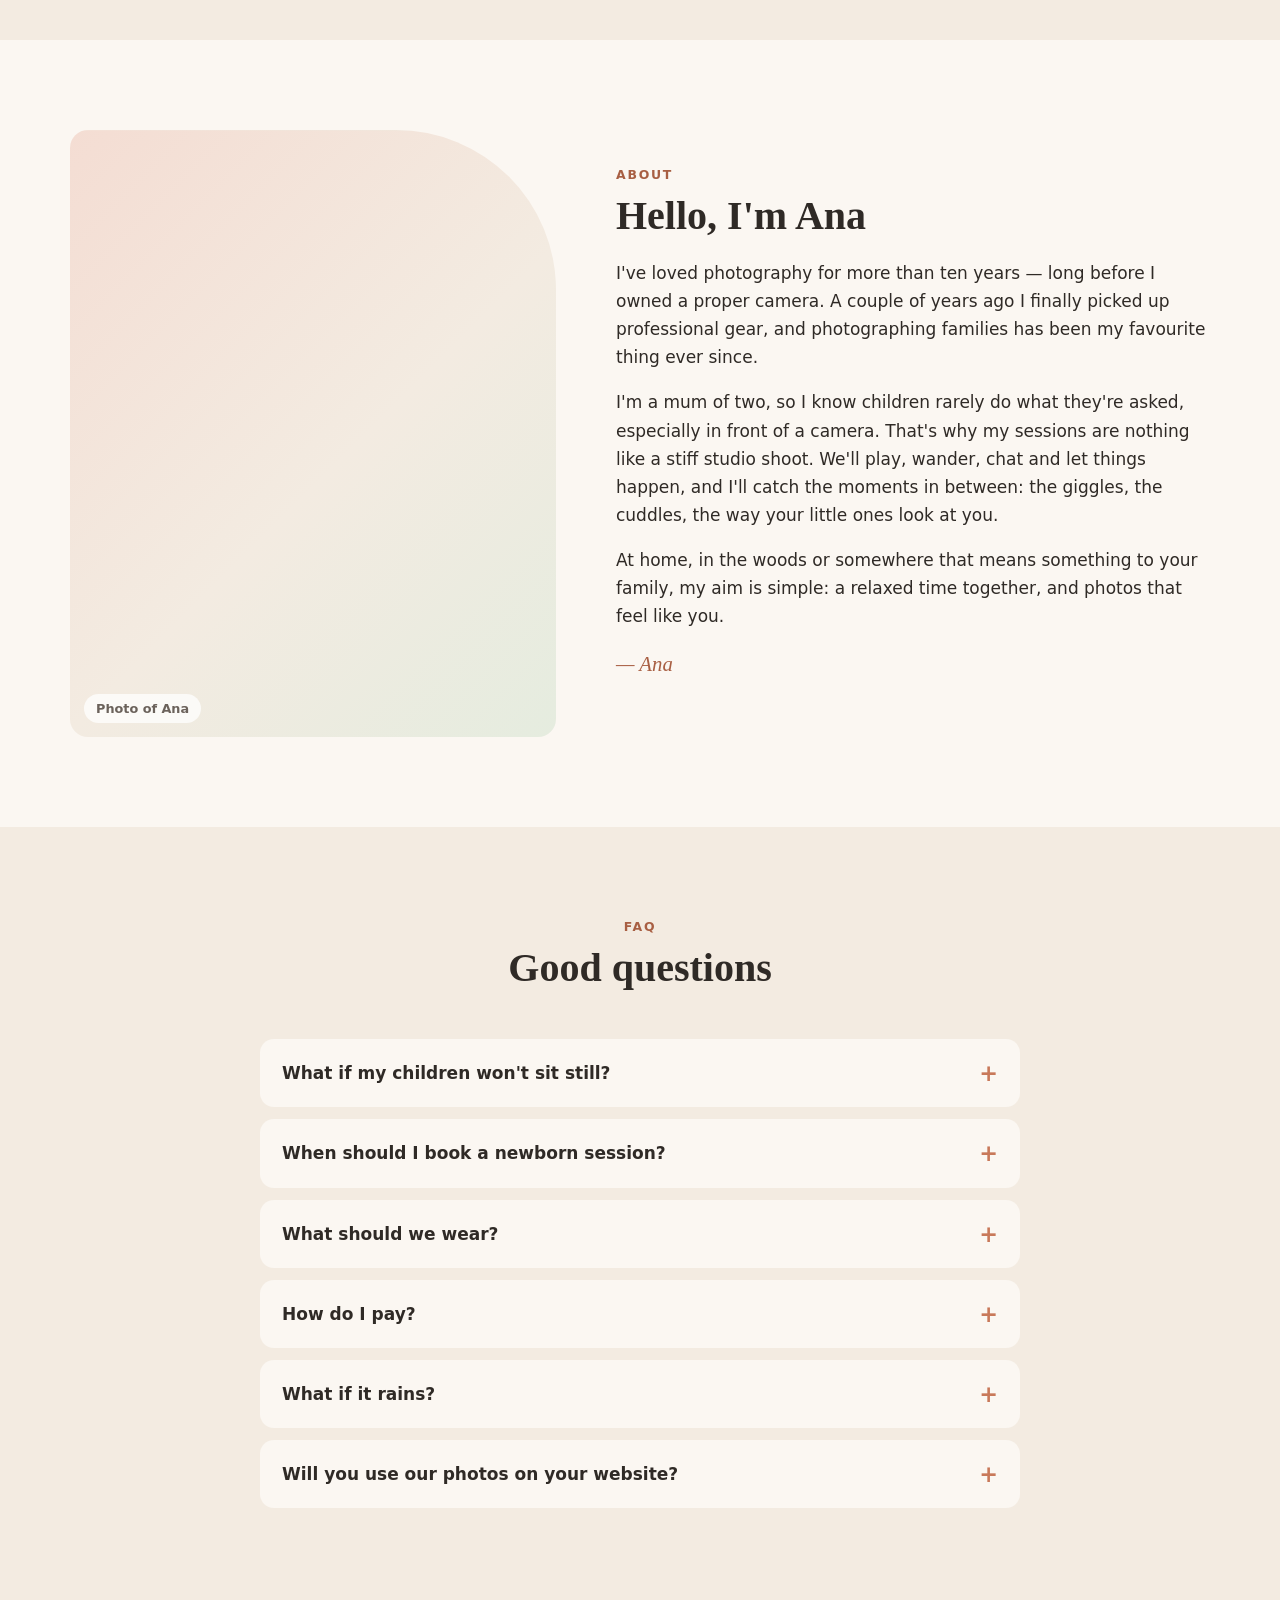
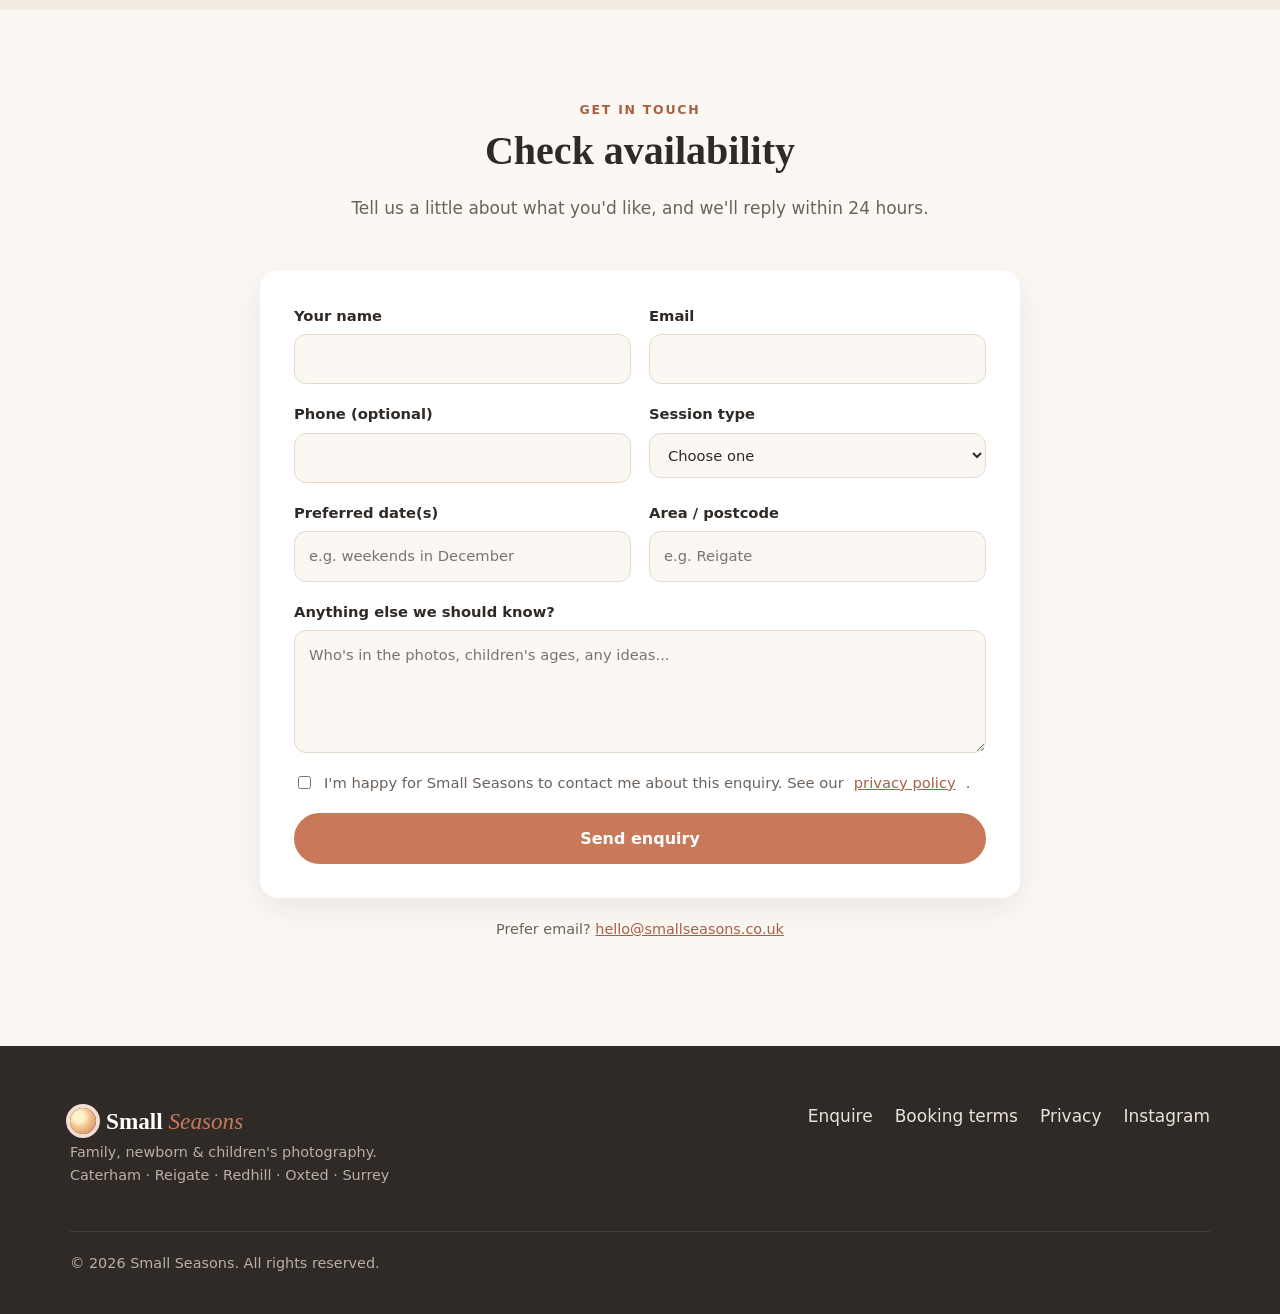
==== commit 3eeed695: "About section: Ana as photographer and owner Co-Authored-By: Claude Opus 5.5 <noreply@anthropic.com>" ====
--- a/index.html
+++ b/index.html
@@ -244,15 +244,14 @@
   <!-- ABOUT -->
   <section class="section" id="about">
     <div class="container about-grid">
-      <div class="photo about-photo" data-img="images/about.jpg"><span>Photo of Alex &amp; Ana</span></div>
+      <div class="photo about-photo" data-img="images/about.jpg"><span>Photo of Ana</span></div>
       <div>
         <p class="eyebrow">About</p>
-        <h2>Hello, we're Alex &amp; Ana</h2>
-        <p>We're parents of two and the people behind Small Seasons. Ana looks after you from your first message to your final gallery, and Alex is the one behind the camera.</p>
-        <p>Alex has loved photography for more than ten years &mdash; long before owning a proper camera &mdash; and a couple of years ago picked up professional gear. Photographing families has been our favourite thing ever since.</p>
-        <p>Being parents ourselves, we know children rarely do what they're asked, especially in front of a camera. So our sessions are nothing like a stiff studio shoot. We'll play, wander, chat and let things happen, and catch the moments in between: the giggles, the cuddles, the way your little ones look at you.</p>
-        <p>At home, in the woods or somewhere that means something to your family, our aim is simple: a relaxed time together, and photos that feel like you.</p>
-        <p class="signature">&mdash; Alex &amp; Ana</p>
+        <h2>Hello, I'm Ana</h2>
+        <p>I've loved photography for more than ten years &mdash; long before I owned a proper camera. A couple of years ago I finally picked up professional gear, and photographing families has been my favourite thing ever since.</p>
+        <p>I'm a mum of two, so I know children rarely do what they're asked, especially in front of a camera. That's why my sessions are nothing like a stiff studio shoot. We'll play, wander, chat and let things happen, and I'll catch the moments in between: the giggles, the cuddles, the way your little ones look at you.</p>
+        <p>At home, in the woods or somewhere that means something to your family, my aim is simple: a relaxed time together, and photos that feel like you.</p>
+        <p class="signature">&mdash; Ana</p>
       </div>
     </div>
   </section>
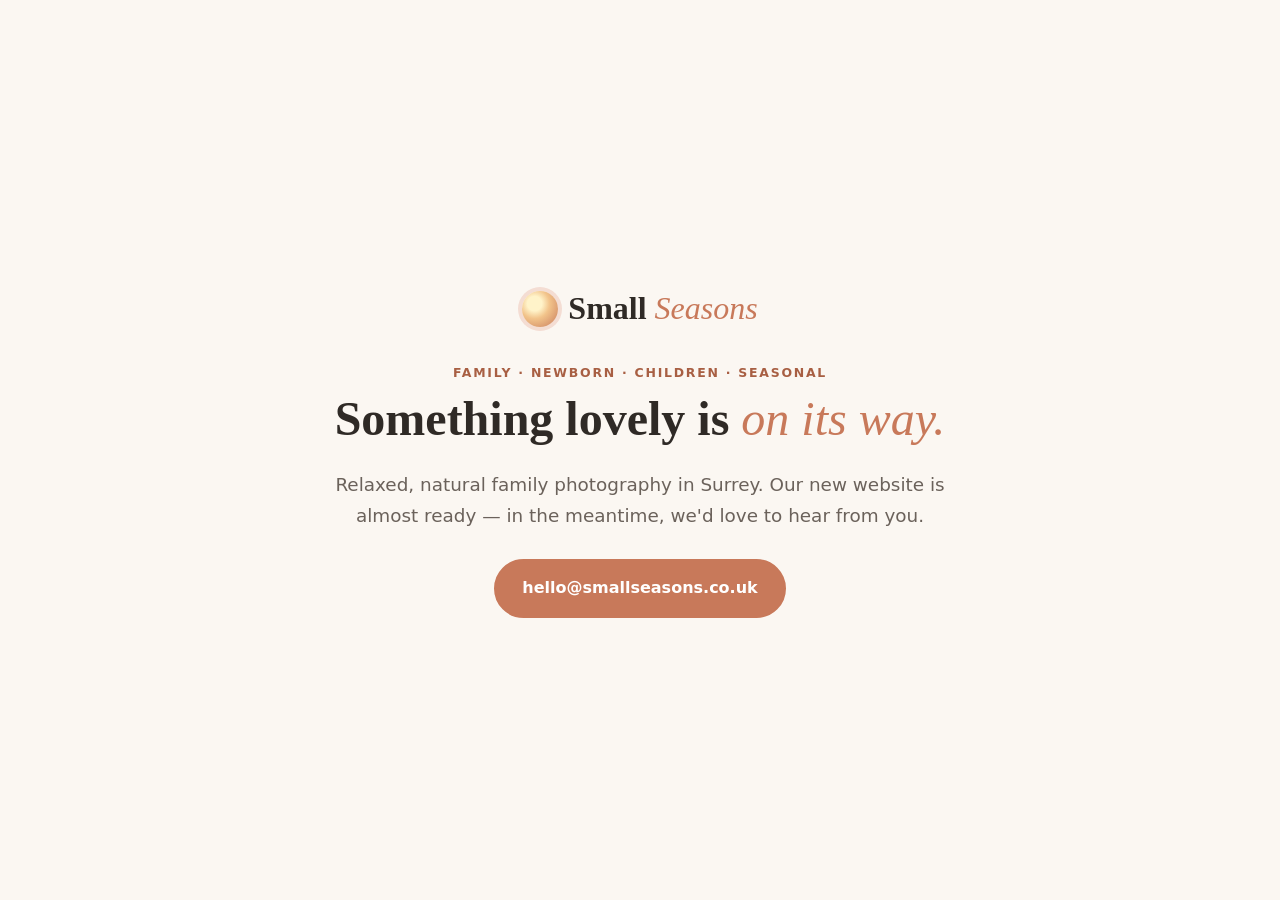
==== commit 8558093b: "Pre-launch: coming soon page at /, full site at /preview.html, block search engines Co-Authored-By: " ====
--- a/index.html
+++ b/index.html
@@ -3,356 +3,29 @@
 <head>
   <meta charset="utf-8">
   <meta name="viewport" content="width=device-width, initial-scale=1">
-  <title>Small Seasons | Family, Newborn &amp; Children's Photography in Surrey</title>
-  <meta name="description" content="Relaxed, natural family, newborn and children's photography in Surrey. Home, outdoor and seasonal sessions. Enquire for availability.">
-  <link rel="canonical" href="https://smallseasons.co.uk/">
-  <meta property="og:title" content="Small Seasons | Family &amp; Children's Photography">
-  <meta property="og:description" content="Relaxed, natural family, newborn and children's photography in Surrey.">
-  <meta property="og:image" content="https://smallseasons.co.uk/images/og-image.jpg">
-  <meta property="og:type" content="website">
+  <meta name="robots" content="noindex, nofollow">
+  <title>Small Seasons | Coming soon</title>
+  <meta name="description" content="Family, newborn and children's photography in Surrey. Coming soon.">
   <link rel="icon" href="favicon.svg" type="image/svg+xml">
-  <link rel="preconnect" href="https://fonts.googleapis.com">
-  <link rel="preconnect" href="https://fonts.gstatic.com" crossorigin>
   <link href="https://fonts.googleapis.com/css2?family=Fraunces:opsz,wght@9..144,400;9..144,600&family=Nunito+Sans:wght@400;600;700&display=swap" rel="stylesheet">
   <link rel="stylesheet" href="css/styles.css">
-  <script type="application/ld+json">
-  {
-    "@context": "https://schema.org",
-    "@type": "ProfessionalService",
-    "name": "Small Seasons",
-    "description": "Family, newborn and children's photography",
-    "url": "https://smallseasons.co.uk/",
-    "email": "hello@smallseasons.co.uk",
-    "areaServed": ["Surrey", "Caterham", "Reigate", "Redhill", "Oxted", "South London"],
-    "priceRange": "££"
-  }
-  </script>
+  <style>
+    .soon { min-height: 100vh; display: grid; place-items: center; text-align: center; padding: 40px 16px; }
+    .soon .logo { justify-content: center; font-size: 2rem; margin-bottom: 28px; }
+    .soon .logo-mark { width: 36px; height: 36px; }
+    .soon h1 { font-size: clamp(2rem, 5vw, 3rem); }
+    .soon .lead { margin: 0 auto 28px; }
+  </style>
 </head>
 <body>
-
-<a class="skip-link" href="#main">Skip to content</a>
-
-<header class="site-header">
-  <div class="container header-inner">
-    <a href="#top" class="logo" aria-label="Small Seasons home">
-      <span class="logo-mark" aria-hidden="true"></span>
-      <span>Small <em>Seasons</em></span>
-    </a>
-    <button class="nav-toggle" aria-expanded="false" aria-controls="site-nav" aria-label="Open menu">
-      <span></span><span></span><span></span>
-    </button>
-    <nav id="site-nav" class="site-nav">
-      <a href="#services">Sessions</a>
-      <a href="#pricing">Pricing</a>
-      <a href="#how">How it works</a>
-      <a href="#about">About</a>
-      <a href="#faq">FAQ</a>
-      <a href="#enquire" class="btn btn-small">Check availability</a>
-    </nav>
-  </div>
-</header>
-
-<main id="main">
-
-  <!-- HERO -->
-  <section class="hero" id="top">
-    <div class="container hero-grid">
-      <div class="hero-copy">
-        <p class="eyebrow">Family · Newborn · Children · Seasonal</p>
-        <h1>Photos of your family, <span class="accent">just as you are.</span></h1>
-        <p class="lead">Relaxed, natural photography sessions at home, outdoors or on location across Surrey. No stiff poses, no pressure &mdash; just real moments you'll want on the wall.</p>
-        <div class="hero-actions">
-          <a href="#enquire" class="btn">Check availability</a>
-          <a href="#services" class="btn btn-ghost">See sessions</a>
-        </div>
-        <ul class="trust-row">
-          <li>Online gallery within 2 weeks</li>
-          <li>Child-led, unhurried sessions</li>
-          <li>Fully insured</li>
-        </ul>
-      </div>
-      <div class="hero-media" aria-hidden="true">
-        <div class="photo photo-hero" data-img="images/hero.jpg"><span>Your hero photo</span></div>
-        <div class="photo photo-small" data-img="images/hero-2.jpg"><span>Detail shot</span></div>
-      </div>
+  <main class="soon">
+    <div class="container narrow">
+      <p class="logo"><span class="logo-mark" aria-hidden="true"></span><span>Small <em>Seasons</em></span></p>
+      <p class="eyebrow">Family · Newborn · Children · Seasonal</p>
+      <h1>Something lovely is <span class="accent">on its way.</span></h1>
+      <p class="lead">Relaxed, natural family photography in Surrey. Our new website is almost ready &mdash; in the meantime, we'd love to hear from you.</p>
+      <a class="btn" href="mailto:hello@smallseasons.co.uk">hello@smallseasons.co.uk</a>
     </div>
-  </section>
-
-  <!-- SEASONAL BANNER — edit or delete per season -->
-  <section class="banner">
-    <div class="container banner-inner">
-      <p><strong>Christmas mini sessions</strong> &mdash; 20-minute sessions, limited dates. Ready in time for cards and gifts.</p>
-      <a href="#enquire" class="btn btn-small btn-light" data-session="Christmas mini session">Book a mini</a>
-    </div>
-  </section>
-
-  <!-- SERVICES -->
-  <section class="section" id="services">
-    <div class="container">
-      <div class="section-head">
-        <p class="eyebrow">Sessions</p>
-        <h2>What we photograph</h2>
-        <p>Families and little ones are our speciality &mdash; but if you have something else in mind, just ask.</p>
-      </div>
-
-      <div class="cards">
-        <article class="card">
-          <div class="photo card-photo" data-img="images/family.jpg"><span>Family</span></div>
-          <div class="card-body">
-            <h3>Family sessions</h3>
-            <p>Outdoors in the golden hour or at home in your own space. Everyone welcome &mdash; grandparents and dogs included.</p>
-            <a href="#enquire" class="link-arrow" data-session="Family session">Enquire</a>
-          </div>
-        </article>
-
-        <article class="card">
-          <div class="photo card-photo" data-img="images/newborn.jpg"><span>Newborn</span></div>
-          <div class="card-body">
-            <h3>Newborn &amp; baby</h3>
-            <p>Gentle, lifestyle-style sessions in your home, ideally in the first few weeks. Safety and baby's comfort come first, always.</p>
-            <a href="#enquire" class="link-arrow" data-session="Newborn session">Enquire</a>
-          </div>
-        </article>
-
-        <article class="card">
-          <div class="photo card-photo" data-img="images/children.jpg"><span>Children</span></div>
-          <div class="card-body">
-            <h3>Children &amp; milestones</h3>
-            <p>Sitter sessions, first birthdays, cake smashes and the in-between ages that go by far too quickly.</p>
-            <a href="#enquire" class="link-arrow" data-session="Children / milestone session">Enquire</a>
-          </div>
-        </article>
-
-        <article class="card">
-          <div class="photo card-photo" data-img="images/seasonal.jpg"><span>Seasonal</span></div>
-          <div class="card-body">
-            <h3>Seasonal minis</h3>
-            <p>Short, great-value sessions for Christmas, spring blossom and autumn leaves. Limited slots each season.</p>
-            <a href="#enquire" class="link-arrow" data-session="Seasonal mini session">Enquire</a>
-          </div>
-        </article>
-
-        <article class="card">
-          <div class="photo card-photo" data-img="images/maternity.jpg"><span>Maternity</span></div>
-          <div class="card-body">
-            <h3>Maternity</h3>
-            <p>Relaxed bump sessions, often paired with a newborn session later at a combined price.</p>
-            <a href="#enquire" class="link-arrow" data-session="Maternity session">Enquire</a>
-          </div>
-        </article>
-
-        <article class="card">
-          <div class="photo card-photo" data-img="images/events.jpg"><span>Events &amp; more</span></div>
-          <div class="card-body">
-            <h3>Events &amp; everything else</h3>
-            <p>Christenings, parties, small celebrations, headshots and small businesses. Tell us what you need.</p>
-            <a href="#enquire" class="link-arrow" data-session="Event / other">Enquire</a>
-          </div>
-        </article>
-      </div>
-    </div>
-  </section>
-
-  <!-- GALLERY -->
-  <section class="section section-tint" id="gallery">
-    <div class="container">
-      <div class="section-head">
-        <p class="eyebrow">Recent work</p>
-        <h2>A little look</h2>
-      </div>
-      <div class="gallery">
-        <div class="photo g1" data-img="images/gallery-1.jpg"></div>
-        <div class="photo g2" data-img="images/gallery-2.jpg"></div>
-        <div class="photo g3" data-img="images/gallery-3.jpg"></div>
-        <div class="photo g4" data-img="images/gallery-4.jpg"></div>
-        <div class="photo g5" data-img="images/gallery-5.jpg"></div>
-        <div class="photo g6" data-img="images/gallery-6.jpg"></div>
-      </div>
-      <p class="center muted small">More on <a href="https://www.instagram.com/YOUR-HANDLE" rel="noopener">Instagram</a>.</p>
-    </div>
-  </section>
-
-  <!-- PRICING — replace all figures with your own -->
-  <section class="section" id="pricing">
-    <div class="container">
-      <div class="section-head">
-        <p class="eyebrow">Pricing</p>
-        <h2>Simple, clear packages</h2>
-        <p>A booking fee secures your date and comes off your final balance.</p>
-      </div>
-
-      <div class="pricing">
-        <div class="price-card">
-          <h3>Mini</h3>
-          <p class="price">£XX</p>
-          <p class="muted">Seasonal mini sessions</p>
-          <ul>
-            <li>20 minutes, set location</li>
-            <li>8 edited digital images</li>
-            <li>Private online gallery</li>
-          </ul>
-          <a href="#enquire" class="btn btn-ghost" data-session="Seasonal mini session">Enquire</a>
-        </div>
-
-        <div class="price-card featured">
-          <p class="tag">Most popular</p>
-          <h3>Family</h3>
-          <p class="price">£XXX</p>
-          <p class="muted">Family &amp; children's sessions</p>
-          <ul>
-            <li>Up to 1 hour, home or outdoors</li>
-            <li>25+ edited digital images</li>
-            <li>Private online gallery</li>
-            <li>Print release</li>
-          </ul>
-          <a href="#enquire" class="btn" data-session="Family session">Enquire</a>
-        </div>
-
-        <div class="price-card">
-          <h3>Newborn</h3>
-          <p class="price">£XXX</p>
-          <p class="muted">At home, first weeks</p>
-          <ul>
-            <li>Up to 2.5 hours, baby-led</li>
-            <li>25+ edited digital images</li>
-            <li>Family &amp; sibling shots included</li>
-            <li>Print release</li>
-          </ul>
-          <a href="#enquire" class="btn btn-ghost" data-session="Newborn session">Enquire</a>
-        </div>
-      </div>
-      <p class="center muted small">Travel included within XX miles of Caterham. Prints, albums and gift vouchers available &mdash; just ask.</p>
-    </div>
-  </section>
-
-  <!-- HOW IT WORKS -->
-  <section class="section section-tint" id="how">
-    <div class="container">
-      <div class="section-head">
-        <p class="eyebrow">How it works</p>
-        <h2>Easy from start to finish</h2>
-      </div>
-      <ol class="steps">
-        <li><span class="step-num">1</span><h3>Enquire</h3><p>Send the form below. We'll reply within 24 hours with availability.</p></li>
-        <li><span class="step-num">2</span><h3>Book</h3><p>We email your booking confirmation and an invoice for the booking fee.</p></li>
-        <li><span class="step-num">3</span><h3>Shoot</h3><p>A relaxed session at your pace. Kids are kids &mdash; that's the point.</p></li>
-        <li><span class="step-num">4</span><h3>Gallery</h3><p>Your private online gallery arrives within 2 weeks, ready to download and share.</p></li>
-      </ol>
-    </div>
-  </section>
-
-  <!-- ABOUT -->
-  <section class="section" id="about">
-    <div class="container about-grid">
-      <div class="photo about-photo" data-img="images/about.jpg"><span>Photo of Ana</span></div>
-      <div>
-        <p class="eyebrow">About</p>
-        <h2>Hello, I'm Ana</h2>
-        <p>I've loved photography for more than ten years &mdash; long before I owned a proper camera. A couple of years ago I finally picked up professional gear, and photographing families has been my favourite thing ever since.</p>
-        <p>I'm a mum of two, so I know children rarely do what they're asked, especially in front of a camera. That's why my sessions are nothing like a stiff studio shoot. We'll play, wander, chat and let things happen, and I'll catch the moments in between: the giggles, the cuddles, the way your little ones look at you.</p>
-        <p>At home, in the woods or somewhere that means something to your family, my aim is simple: a relaxed time together, and photos that feel like you.</p>
-        <p class="signature">&mdash; Ana</p>
-      </div>
-    </div>
-  </section>
-
-  <!-- FAQ -->
-  <section class="section section-tint" id="faq">
-    <div class="container narrow">
-      <div class="section-head">
-        <p class="eyebrow">FAQ</p>
-        <h2>Good questions</h2>
-      </div>
-      <details>
-        <summary>What if my children won't sit still?</summary>
-        <p>They don't need to. Sessions are child-led and built around play &mdash; some of the best photos happen when nobody's looking at the camera.</p>
-      </details>
-      <details>
-        <summary>When should I book a newborn session?</summary>
-        <p>Ideally during pregnancy, so we can pencil in your due date. Sessions usually take place in the first few weeks after birth.</p>
-      </details>
-      <details>
-        <summary>What should we wear?</summary>
-        <p>Comfortable clothes in soft, coordinating colours (not matching). We'll send a short style guide once you've booked.</p>
-      </details>
-      <details>
-        <summary>How do I pay?</summary>
-        <p>We email an invoice for the booking fee to secure your date, and the balance is due before the session. You can pay by bank transfer or card.</p>
-      </details>
-      <details>
-        <summary>What if it rains?</summary>
-        <p>We'll keep an eye on the forecast together and reschedule outdoor sessions free of charge if needed.</p>
-      </details>
-      <details>
-        <summary>Will you use our photos on your website?</summary>
-        <p>Only if you say yes. We always ask for written permission before sharing any images, and especially images of children.</p>
-      </details>
-    </div>
-  </section>
-
-  <!-- ENQUIRY FORM -->
-  <section class="section" id="enquire">
-    <div class="container narrow">
-      <div class="section-head">
-        <p class="eyebrow">Get in touch</p>
-        <h2>Check availability</h2>
-        <p>Tell us a little about what you'd like, and we'll reply within 24 hours.</p>
-      </div>
-
-      <!-- Netlify Forms: works automatically once hosted on Netlify. Submissions appear in the Netlify dashboard and can be emailed to you. -->
-      <form class="enquiry" name="enquiry" method="POST" action="/thank-you.html" data-netlify="true" netlify-honeypot="company">
-        <input type="hidden" name="form-name" value="enquiry">
-        <p class="hidden"><label>Leave this empty: <input name="company"></label></p>
-
-        <div class="field-row">
-          <label>Your name<input type="text" name="name" autocomplete="name" required></label>
-          <label>Email<input type="email" name="email" autocomplete="email" required></label>
-        </div>
-        <div class="field-row">
-          <label>Phone (optional)<input type="tel" name="phone" autocomplete="tel"></label>
-          <label>Session type
-            <select name="session" id="session-select" required>
-              <option value="">Choose one</option>
-              <option>Family session</option>
-              <option>Newborn session</option>
-              <option>Children / milestone session</option>
-              <option>Seasonal mini session</option>
-              <option>Christmas mini session</option>
-              <option>Maternity session</option>
-              <option>Event / other</option>
-            </select>
-          </label>
-        </div>
-        <div class="field-row">
-          <label>Preferred date(s)<input type="text" name="dates" placeholder="e.g. weekends in December"></label>
-          <label>Area / postcode<input type="text" name="area" placeholder="e.g. Reigate"></label>
-        </div>
-        <label>Anything else we should know?<textarea name="message" rows="4" placeholder="Who's in the photos, children's ages, any ideas..."></textarea></label>
-        <label class="check"><input type="checkbox" name="consent" required> I'm happy for Small Seasons to contact me about this enquiry. See our <a href="privacy.html">privacy policy</a>.</label>
-        <button type="submit" class="btn btn-block">Send enquiry</button>
-      </form>
-      <p class="center muted small">Prefer email? <a href="mailto:hello@smallseasons.co.uk">hello@smallseasons.co.uk</a></p>
-    </div>
-  </section>
-
-</main>
-
-<footer class="site-footer">
-  <div class="container footer-grid">
-    <div>
-      <p class="logo logo-footer"><span class="logo-mark" aria-hidden="true"></span><span>Small <em>Seasons</em></span></p>
-      <p class="muted small">Family, newborn &amp; children's photography.<br>Caterham · Reigate · Redhill · Oxted · Surrey</p>
-    </div>
-    <div class="footer-links">
-      <a href="#enquire">Enquire</a>
-      <a href="terms.html">Booking terms</a>
-      <a href="privacy.html">Privacy</a>
-      <a href="https://www.instagram.com/YOUR-HANDLE" rel="noopener">Instagram</a>
-    </div>
-  </div>
-  <div class="container"><p class="muted small">&copy; <span id="year"></span> Small Seasons. All rights reserved.</p></div>
-</footer>
-
-<script src="js/main.js"></script>
+  </main>
 </body>
 </html>
